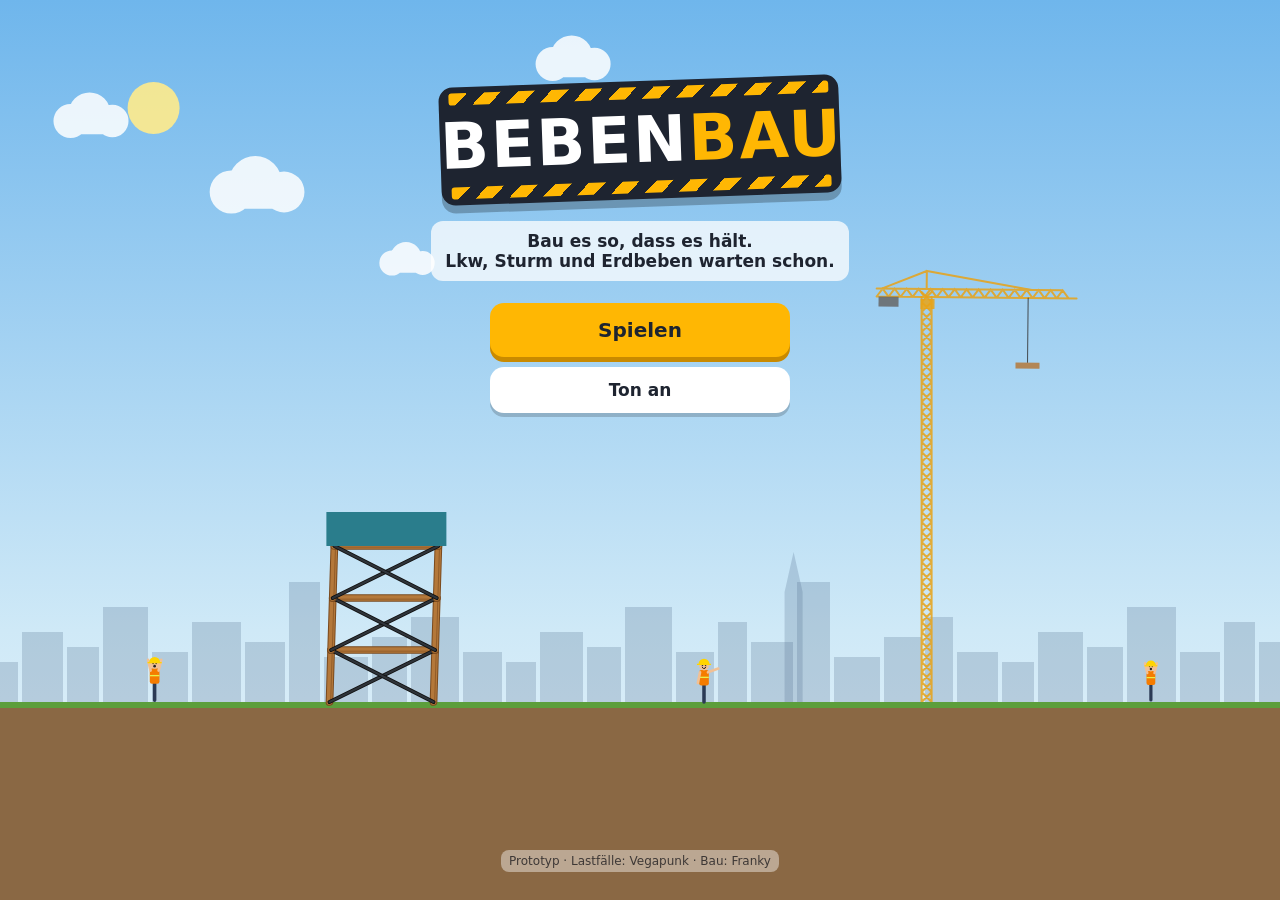
==== index.html @ c1bf20fd "Bebenbau: erster spielbarer Prototyp" ====
<!doctype html>
<html lang="de">
<head>
<meta charset="utf-8">
<meta name="viewport" content="width=device-width,initial-scale=1,maximum-scale=1,user-scalable=no,viewport-fit=cover">
<meta name="apple-mobile-web-app-capable" content="yes">
<meta name="mobile-web-app-capable" content="yes">
<meta name="apple-mobile-web-app-status-bar-style" content="black-translucent">
<meta name="apple-mobile-web-app-title" content="Bebenbau">
<meta name="theme-color" content="#ffb703">
<meta name="description" content="Bebenbau – Brücken und Türme bauen, die Lkw, Sturm und Erdbeben aushalten.">
<link rel="manifest" href="manifest.json">
<link rel="apple-touch-icon" href="icons/icon-180.png">
<link rel="icon" type="image/png" href="icons/icon-192.png">
<title>Bebenbau</title>
<style>:root { --y: #ffb703; --o: #f57c00; --d: #1e2430; --card: #fffdf6; --safe-t: env(safe-area-inset-top, 0px); --safe-b: env(safe-area-inset-bottom, 0px); }
* { box-sizing: border-box; -webkit-tap-highlight-color: transparent; }
html, body { margin: 0; height: 100%; overflow: hidden; background: #6fb6ec; font-family: -apple-system, BlinkMacSystemFont, "SF Pro Rounded", "Segoe UI", Roboto, "DejaVu Sans", sans-serif; color: var(--d); -webkit-user-select: none; user-select: none; -webkit-touch-callout: none; overscroll-behavior: none; }
canvas { position: fixed; inset: 0; touch-action: none; display: block; }
button { font: inherit; border: 0; cursor: pointer; color: inherit; }
.hidden { display: none !important; }
.screen { position: fixed; inset: 0; padding: calc(var(--safe-t) + 16px) 16px calc(var(--safe-b) + 16px); display: flex; flex-direction: column; }
#title { align-items: center; justify-content: flex-start; padding-top: calc(var(--safe-t) + 9vh); text-align: center; }
.logo { background: var(--d); border-radius: 14px; padding: 6px 0; width: min(92vw, 400px); box-shadow: 0 8px 0 rgba(0,0,0,0.25); transform: rotate(-2deg); animation: wob 3s ease-in-out infinite; }
@keyframes wob { 0%, 70%, 100% { transform: rotate(-2deg); } 75% { transform: rotate(1deg) translateX(3px); } 80% { transform: rotate(-4deg) translateX(-3px); } 85% { transform: rotate(0deg); } }
.logo h1 { margin: 4px 0; font-size: clamp(44px, 14vw, 64px); letter-spacing: 2px; color: #fff; font-weight: 900; }
.logo h1 span { color: var(--y); }
.stripes { height: 12px; margin: 0 10px; border-radius: 3px; background: repeating-linear-gradient(-45deg, var(--y) 0 12px, var(--d) 12px 24px); }
.tag { font-size: 17px; font-weight: 600; background: rgba(255,255,255,0.75); padding: 10px 14px; border-radius: 12px; margin: 22px 0; }
.tbtns { display: flex; flex-direction: column; gap: 10px; width: min(80vw, 300px); }
.tbtns button, .btns button { background: #fff; padding: 13px 16px; border-radius: 14px; font-weight: 700; font-size: 17px; box-shadow: 0 4px 0 rgba(0,0,0,0.18); }
button.big { background: var(--y) !important; font-size: 20px !important; padding: 15px 18px !important; box-shadow: 0 5px 0 #c98a00 !important; }
button:active { transform: translateY(2px); }
.foot { margin-top: auto; font-size: 12px; opacity: 0.7; background: rgba(255,255,255,0.6); padding: 4px 8px; border-radius: 8px; }
/* Levelauswahl */
#levels { background: linear-gradient(#ffd166, #ffb703); overflow-y: auto; }
.lhead { display: flex; align-items: center; gap: 10px; margin-bottom: 12px; }
.lhead h2 { margin: 0; flex: 1; font-size: 26px; font-weight: 900; }
#startotal { font-weight: 800; background: var(--d); color: var(--y); padding: 5px 10px; border-radius: 10px; }
#levelgrid { display: grid; grid-template-columns: 1fr 1fr; gap: 10px; }
.lvl { position: relative; text-align: left; background: #fffdf6; border-radius: 14px; padding: 10px 10px 8px; min-height: 118px; box-shadow: 0 4px 0 rgba(0,0,0,0.18); display: flex; flex-direction: column; gap: 4px; }
.lvl.quake { background: linear-gradient(160deg, #fffdf6 60%, #ffe1d6); }
.lvl.locked { opacity: 0.55; filter: grayscale(0.8); }
.lnr { font-size: 26px; font-weight: 900; line-height: 1; color: var(--o); }
.lname { font-weight: 800; font-size: 15px; line-height: 1.15; }
.badges { display: flex; flex-wrap: wrap; gap: 3px; }
.badge { font-size: 10.5px; font-weight: 800; padding: 2px 6px; border-radius: 6px; color: #fff; background: #555; }
.badge.beben { background: #c1121f; } .badge.sturm { background: #4361ee; } .badge.lkw { background: #6c757d; } .badge.turm { background: #2a9d8f; } .badge.steg { background: #8d6a9f; }
.lstars { margin-top: auto; font-size: 18px; font-weight: 700; }
.st.on { color: #f4a100; text-shadow: 0 1px 0 #a66d00; } .st.off { color: #d9d4c4; }
.linkbtn { background: transparent; text-decoration: underline; margin: 18px auto 6px; font-size: 13px; opacity: 0.75; }
/* HUD */
#hud { position: fixed; left: 0; right: 0; top: 0; padding: calc(var(--safe-t) + 6px) 8px 0; pointer-events: none; }
#hud > * { pointer-events: auto; }
.top { display: flex; align-items: center; gap: 6px; }
.icon { width: 42px; height: 42px; border-radius: 12px; background: rgba(255,255,255,0.92); display: grid; place-items: center; box-shadow: 0 3px 0 rgba(0,0,0,0.15); flex: none; }
.icon svg { width: 24px; height: 24px; }
#bsound .x { display: none; } #bsound.off .x { display: inline; } #bsound.off .wave { display: none; }
.tmid { flex: 1; min-width: 0; background: rgba(255,255,255,0.92); border-radius: 12px; padding: 4px 10px 5px; box-shadow: 0 3px 0 rgba(0,0,0,0.15); }
#ltitle { font-weight: 800; font-size: 14px; white-space: nowrap; overflow: hidden; text-overflow: ellipsis; }
.bwrap { position: relative; height: 18px; background: #e7e2d3; border-radius: 9px; overflow: hidden; margin-top: 2px; }
#budgetbar { position: absolute; left: 0; top: 0; bottom: 0; background: #52b788; transition: width .2s; }
#budgetbar.g2 { background: #95c623; } #budgetbar.g1 { background: #f4a100; } #budgetbar.over { background: #e63946; }
#budget { position: relative; display: block; text-align: center; font-size: 12px; font-weight: 800; line-height: 18px; }
#budget.over { color: #fff; }
#loadchip { margin: 6px auto 0; width: fit-content; max-width: 100%; font-size: 11.5px; font-weight: 700; background: rgba(30,36,48,0.78); color: #fff; padding: 4px 9px; border-radius: 9px; text-align: center; }
#warn { display: none; margin: 6px auto 0; width: fit-content; font-size: 12.5px; font-weight: 800; background: #e63946; color: #fff; padding: 5px 10px; border-radius: 9px; }
#warn.on { display: block; animation: pulse 1.2s infinite; }
@keyframes pulse { 50% { opacity: 0.75; } }
/* Werkzeuge */
#tools, #testbar { position: fixed; left: 0; right: 0; bottom: 0; padding: 6px 8px calc(var(--safe-b) + 8px); background: rgba(255,253,246,0.95); border-top: 3px solid var(--d); box-shadow: 0 -4px 14px rgba(0,0,0,0.15); }
#tools::before, #testbar::before { content: ""; position: absolute; left: 0; right: 0; top: -9px; height: 6px; background: repeating-linear-gradient(-45deg, var(--y) 0 8px, var(--d) 8px 16px); }
#matinfo { font-size: 12px; text-align: center; margin-bottom: 5px; color: #444; min-height: 15px; }
#mats { display: flex; gap: 5px; overflow-x: auto; padding-bottom: 6px; scrollbar-width: none; }
#mats::-webkit-scrollbar { display: none; }
.mat { flex: 1 0 64px; background: #fff; border-radius: 10px; padding: 5px 3px 4px; display: flex; flex-direction: column; align-items: center; gap: 2px; border: 2px solid #ddd; }
.mat.sel { border-color: var(--d); background: #ffe8a8; box-shadow: 0 0 0 2px var(--y) inset; }
.sw { width: 34px; height: 8px; border-radius: 3px; display: block; }
.sw.seil { height: 3px; margin: 2px 0 3px; } .sw.beton, .sw.mauer { height: 11px; }
.mn { font-size: 11px; font-weight: 800; white-space: nowrap; } .mc { font-size: 10.5px; color: #666; }
.acts { display: flex; gap: 6px; }
.acts button { flex: 1; background: #fff; border-radius: 12px; padding: 6px 2px 5px; font-size: 11.5px; font-weight: 800; display: flex; flex-direction: column; align-items: center; gap: 1px; box-shadow: 0 3px 0 rgba(0,0,0,0.15); border: 2px solid #e5e0d0; }
.acts button svg { width: 22px; height: 22px; }
.acts button.on { background: var(--d); color: var(--y); border-color: var(--d); }
.acts button:disabled { opacity: 0.4; }
.acts button.go { flex: 1.6; background: #2a9d48; color: #fff; border-color: #1f7a37; font-size: 15px; box-shadow: 0 3px 0 #186a2e; }
#bdel.on { background: #e63946; color: #fff; border-color: #b71c2a; }
#bspeed { font-size: 18px; justify-content: center; }
#tstatus { text-align: center; font-weight: 800; font-size: 14px; margin-bottom: 6px; min-height: 18px; }
/* Karten */
#modal { position: fixed; inset: 0; background: rgba(20,24,32,0.35); display: flex; align-items: center; justify-content: center; padding: calc(var(--safe-t) + 12px) 12px calc(var(--safe-b) + 12px); }
#card { width: min(100%, 420px); max-height: 100%; overflow-y: auto; background: var(--card); border-radius: 18px; padding: 16px; box-shadow: 0 10px 0 rgba(0,0,0,0.2); border: 3px solid var(--d); }
#modal:has(#card.bottom) { align-items: flex-end; background: rgba(20,24,32,0.08); }
#card.bottom { max-height: 54vh; }
.ihead h2 { margin: 2px 0 6px; font-size: 25px; font-weight: 900; }
.inr { font-weight: 800; color: var(--o); font-size: 14px; }
.idesc { font-size: 16px; margin: 0 0 10px; }
.chips { display: flex; flex-wrap: wrap; gap: 5px; margin-bottom: 8px; }
.chip { background: var(--d); color: #fff; font-size: 12.5px; font-weight: 700; padding: 4px 8px; border-radius: 8px; }
.ibudget { font-size: 14px; margin: 6px 0; }
.tut { font-size: 14px; padding-left: 18px; margin: 8px 0; background: #fff3c4; border-radius: 10px; padding: 8px 8px 8px 26px; }
.tut li { margin: 3px 0; }
.btns { display: flex; gap: 8px; margin-top: 12px; }
.btns button { flex: 1; }
.btns.small button { font-size: 14px; padding: 9px; box-shadow: 0 3px 0 rgba(0,0,0,0.15); background: #f1ecdc; }
.rhead { text-align: center; }
.rhead h2 { margin: 0; font-size: 30px; font-weight: 900; }
.rhead.win h2 { color: #1f8a3b; } .rhead.fail h2 { color: #d62828; }
.rhead p { margin: 4px 0 6px; font-weight: 600; }
.bigstars { font-size: 40px; line-height: 1.1; }
.explain { background: #fff; border: 2px dashed #c9c2ad; border-radius: 12px; padding: 8px 10px; font-size: 14px; }
.explain p { margin: 4px 0; } .explain .et { font-weight: 800; }
.hl { display: inline-block; background: #ff28c8; color: #fff; font-weight: 800; font-size: 11px; padding: 1px 6px; border-radius: 6px; }
.tog { display: flex; gap: 8px; align-items: center; font-size: 14px; font-weight: 600; margin-top: 8px; }
.tog input { width: 20px; height: 20px; }
#toast { position: fixed; left: 50%; top: calc(var(--safe-t) + 110px); transform: translate(-50%, -20px); background: var(--d); color: #fff; padding: 9px 14px; border-radius: 12px; font-weight: 700; font-size: 14px; opacity: 0; transition: .25s; pointer-events: none; max-width: 90vw; text-align: center; z-index: 20; }
#toast.on { opacity: 1; transform: translate(-50%, 0); }
@media (orientation: landscape) and (max-height: 500px) { .tag { margin: 10px 0; } #title { padding-top: 12px; } }
</style>
</head>
<body>
<canvas id="c"></canvas>

<div id="title" class="screen">
  <div class="logo"><div class="stripes"></div><h1>BEBEN<span>BAU</span></h1><div class="stripes"></div></div>
  <p class="tag">Bau es so, dass es hält.<br>Lkw, Sturm und Erdbeben warten schon.</p>
  <div class="tbtns"><button id="play" class="big">Spielen</button><button id="titlesound">Ton an</button></div>
  <p class="foot">Prototyp · Lastfälle: Vegapunk · Bau: Franky</p>
</div>

<div id="levels" class="screen hidden">
  <div class="lhead"><button id="lback" class="icon" aria-label="Zurück"><svg viewBox="0 0 24 24"><path d="M15 4 7 12l8 8" fill="none" stroke="currentColor" stroke-width="3" stroke-linecap="round" stroke-linejoin="round"/></svg></button><h2>Baustellen</h2><span id="startotal"></span></div>
  <div id="levelgrid"></div>
  <button id="unlockall" class="linkbtn"></button>
</div>

<div id="hud" class="hidden">
  <div class="top">
    <button id="bback" class="icon" aria-label="Levelauswahl"><svg viewBox="0 0 24 24"><path d="M15 4 7 12l8 8" fill="none" stroke="currentColor" stroke-width="3" stroke-linecap="round" stroke-linejoin="round"/></svg></button>
    <div class="tmid"><div id="ltitle"></div><div class="bwrap"><div id="budgetbar"></div><span id="budget"></span></div></div>
    <button id="binfo" class="icon" aria-label="Info"><svg viewBox="0 0 24 24"><circle cx="12" cy="12" r="9" fill="none" stroke="currentColor" stroke-width="2.4"/><path d="M12 11v6M12 7.2v.1" stroke="currentColor" stroke-width="2.8" stroke-linecap="round"/></svg></button>
    <button id="bsound" class="icon" aria-label="Ton"><svg viewBox="0 0 24 24"><path d="M4 9h4l5-4v14l-5-4H4z" fill="currentColor"/><path class="wave" d="M16 8.5a5 5 0 0 1 0 7M18.5 6a8.5 8.5 0 0 1 0 12" fill="none" stroke="currentColor" stroke-width="2" stroke-linecap="round"/><path class="x" d="M16 9l6 6M22 9l-6 6" stroke="currentColor" stroke-width="2.4" stroke-linecap="round"/></svg></button>
  </div>
  <div id="loadchip"></div>
  <div id="warn"></div>
</div>

<div id="tools" class="hidden">
  <div id="matinfo"></div>
  <div id="mats"></div>
  <div class="acts">
    <button id="bundo"><svg viewBox="0 0 24 24"><path d="M9 7 4 12l5 5M4 12h10a6 6 0 0 1 0 12" fill="none" stroke="currentColor" stroke-width="2.6" stroke-linecap="round" stroke-linejoin="round" transform="translate(0 -3)"/></svg>Zurück</button>
    <button id="bdel"><svg viewBox="0 0 24 24"><path d="M5 7h14M10 7V4h4v3M7 7l1 13h8l1-13" fill="none" stroke="currentColor" stroke-width="2.4" stroke-linejoin="round"/></svg>Löschen</button>
    <button id="bstat"><svg viewBox="0 0 24 24"><path d="M3 19 12 5l9 14zM12 5v14M7.5 12h9" fill="none" stroke="currentColor" stroke-width="2.2" stroke-linejoin="round"/></svg>Statik</button>
    <button id="bfit"><svg viewBox="0 0 24 24"><path d="M4 9V4h5M20 9V4h-5M4 15v5h5M20 15v5h-5" fill="none" stroke="currentColor" stroke-width="2.6" stroke-linecap="round"/></svg>Ansicht</button>
    <button id="btest" class="go"><svg viewBox="0 0 24 24"><path d="M7 4v16l13-8z" fill="currentColor"/></svg>Test</button>
  </div>
</div>

<div id="testbar" class="hidden">
  <div id="tstatus"></div>
  <div class="acts">
    <button id="bstop"><svg viewBox="0 0 24 24"><path d="M14.5 4.5 19.5 9.5 9 20H4v-5z" fill="none" stroke="currentColor" stroke-width="2.4" stroke-linejoin="round"/></svg>Bauen</button>
    <button id="bspeed">×1</button>
    <button id="tforces"><svg viewBox="0 0 24 24"><path d="M4 12h13M13 7l5 5-5 5" fill="none" stroke="currentColor" stroke-width="2.6" stroke-linecap="round" stroke-linejoin="round"/></svg>Kräfte</button>
  </div>
</div>

<div id="modal" class="hidden"><div id="card"></div></div>
<div id="toast"></div>
<script>window.LEVELDATA = {"hinweis": "Spielwerte, an reale Größenordnungen angelehnt, aber für Spielbarkeit vereinfacht. Keine Bemessungswerte. Erdbebenlast als horizontale Ersatzkraft F = pga_g * Masse * g, pulsierend mit frequenz_hz.", "materialien": [{"name": "Holz", "max_zug_kN": 60, "max_druck_kN": 45, "gewicht_kg_pro_m": 8, "kosten_pro_m": 10}, {"name": "Stahlseil", "max_zug_kN": 120, "max_druck_kN": 0, "gewicht_kg_pro_m": 3, "kosten_pro_m": 15}, {"name": "Stahlprofil", "max_zug_kN": 250, "max_druck_kN": 200, "gewicht_kg_pro_m": 25, "kosten_pro_m": 40}, {"name": "Stahlbeton", "max_zug_kN": 30, "max_druck_kN": 400, "gewicht_kg_pro_m": 120, "kosten_pro_m": 30}, {"name": "Mauerwerk", "max_zug_kN": 5, "max_druck_kN": 150, "gewicht_kg_pro_m": 90, "kosten_pro_m": 12}], "levels": [{"nr": 1, "name": "Feldweg", "beschreibung": "Ein Pkw muss über den Graben.", "spannweite_m": 6, "budget": 400, "ankerpunkte": [[0, 0], [6, 0]], "last": {"typ": "lkw", "gewicht_t": 1.5, "geschwindigkeit_kmh": 20}}, {"name": "Baustellenzufahrt", "nr": 2, "beschreibung": "Der Betonmischer kommt. Mittelstütze erlaubt.", "spannweite_m": 10, "budget": 900, "ankerpunkte": [[0, 0], [5, -3], [10, 0]], "last": {"typ": "lkw", "gewicht_t": 12, "geschwindigkeit_kmh": 15}}, {"nr": 3, "name": "Steg an der Alster", "beschreibung": "Fußgängersteg im Herbststurm. Leicht bauen, gut aussteifen.", "spannweite_m": 14, "budget": 900, "ankerpunkte": [[0, 0], [14, 0], [0, 4], [14, 4]], "last": {"typ": "sturm", "wind_kmh": 100, "boen_kmh": 130, "dauer_s": 20}}, {"nr": 4, "name": "Tiefgaragenrampe", "beschreibung": "Lkw mit 20 % Steigung, Bremskraft beachten.", "spannweite_m": 12, "budget": 1400, "ankerpunkte": [[0, 0], [12, -2.4], [6, -4]], "last": {"typ": "lkw", "gewicht_t": 18, "geschwindigkeit_kmh": 10, "bremsen": true}}, {"nr": 5, "name": "Erstes Beben", "beschreibung": "Ein dreistöckiger Turm muss ein leichtes Beben überstehen.", "spannweite_m": 6, "budget": 1200, "ankerpunkte": [[0, 0], [3, 0], [6, 0]], "last": {"typ": "erdbeben", "pga_g": 0.1, "dauer_s": 10, "frequenz_hz": 2, "turmhoehe_m": 9, "nutzlast_t": 3}}, {"nr": 6, "name": "Elbbrücke light", "beschreibung": "Große Spannweite, nur zwei Pfeiler. Seile helfen.", "spannweite_m": 30, "budget": 3000, "ankerpunkte": [[0, 0], [30, 0], [10, -6], [20, -6], [0, 8], [30, 8]], "last": {"typ": "lkw", "gewicht_t": 26, "geschwindigkeit_kmh": 40}}, {"nr": 7, "name": "Hochhaus im Sturm", "beschreibung": "Schmaler Turm, Wind von der Seite. Diagonalen sind Pflicht.", "spannweite_m": 8, "budget": 2500, "ankerpunkte": [[0, 0], [8, 0]], "last": {"typ": "sturm", "wind_kmh": 140, "boen_kmh": 180, "dauer_s": 30, "turmhoehe_m": 24}}, {"nr": 8, "name": "Mittleres Beben", "beschreibung": "Mehr Masse oben macht es schlimmer. Leicht und steif bauen.", "spannweite_m": 10, "budget": 2200, "ankerpunkte": [[0, 0], [5, 0], [10, 0]], "last": {"typ": "erdbeben", "pga_g": 0.3, "dauer_s": 15, "frequenz_hz": 1.5, "turmhoehe_m": 15, "nutzlast_t": 8}}, {"nr": 9, "name": "Brücke über der Verwerfung", "beschreibung": "Lkw fährt drüber, während die Erde bebt.", "spannweite_m": 20, "budget": 3200, "ankerpunkte": [[0, 0], [20, 0], [10, -5]], "last": {"typ": "erdbeben", "pga_g": 0.25, "dauer_s": 12, "frequenz_hz": 2.5, "zusatz_lkw_t": 12}}, {"nr": 10, "name": "Das große Beben", "beschreibung": "Endlevel: Turm mit 30 m Höhe, starkes Beben.", "spannweite_m": 12, "budget": 5000, "ankerpunkte": [[0, 0], [4, 0], [8, 0], [12, 0]], "last": {"typ": "erdbeben", "pga_g": 0.5, "dauer_s": 20, "frequenz_hz": 1.2, "turmhoehe_m": 30, "nutzlast_t": 15}}]};</script>
<script>/* Bebenbau – Kern: Konfiguration, Materialien, Hilfsfunktionen */
(function () {
'use strict';
const BB = globalThis.BB = globalThis.BB || {};
const G = 9.81;
const CFG = {
  dt: 1 / 60,
  substeps: 40,
  stiff: 120,          // Dehnsteifigkeit EA = stiff * max. Tragkraft  (=> ca. 0,8 % Dehnung beim Versagen)
  strength: 1.0,       // globaler Faktor auf alle Tragkräfte
  lRef: 6,             // Knicklänge: Druckstäbe länger als lRef verlieren Tragkraft mit (lRef/L)^2
  windDepthBridge: 3,  // m Breite, die bei Brücken Wind fängt (Fahrbahnbreite)
  windDepthTower: 0.25,  // m Breite pro Stab bei Türmen (Planen, Fassade)
  quakeQ: 1.0,         // Verhaltensbeiwert q (Duktilität, vgl. EN 1998): Ersatzkraft F = pga·m·g / q
  damping: 1.0,        // 1/s Geschwindigkeitsdämpfung (~5 % Bauwerksdämpfung)
  jointMass: 5,        // kg pro Knoten (Knotenblech)
  gravRamp: 0.6,       // s Hochlaufzeit der Schwerkraft
  loadStart: 0.8,      // s bis Erdbeben/Wind einsetzen
  maxTime: 90,
  sagLimitMin: 0.6,
};
const STYLE = {
  'holz': { color: '#b4783a', dark: '#7a4a1e', w: 0.22, icon: 'holz' },
  'stahlseil': { color: '#2f343a', dark: '#111', w: 0.07, icon: 'seil' },
  'stahlprofil': { color: '#3f6c99', dark: '#22415f', w: 0.2, icon: 'stahl' },
  'stahlbeton': { color: '#a3a39d', dark: '#6c6c66', w: 0.3, icon: 'beton' },
  'mauerwerk': { color: '#b8553c', dark: '#7b2f1f', w: 0.3, icon: 'mauer' },
};
const FALLBACK_COLORS = ['#8a6', '#a68', '#68a', '#aa6', '#6aa'];

function num(v, d) { const n = Number(v); return (v === null || v === undefined || v === '' || !isFinite(n)) ? d : n; }

function prepMaterials(raw) {
  raw = Array.isArray(raw) && raw.length ? raw : [{ name: 'Holz', max_zug_kN: 60, max_druck_kN: 45, gewicht_kg_pro_m: 8, kosten_pro_m: 10 }];
  return raw.map((m, i) => {
    const name = String(m.name || ('Material ' + (i + 1)));
    const st = STYLE[name.toLowerCase()] || { color: FALLBACK_COLORS[i % 5], dark: '#333', w: 0.2, icon: 'stahl' };
    const zug = Math.max(0, num(m.max_zug_kN, 50)) * 1000;
    const druck = Math.max(0, num(m.max_druck_kN, 50)) * 1000;
    return {
      name, zug, druck, kgpm: Math.max(0.5, num(m.gewicht_kg_pro_m, 10)), cost: Math.max(0, num(m.kosten_pro_m, 10)),
      color: st.color, dark: st.dark, width: st.w, icon: st.icon, cable: druck <= 0,
    };
  });
}


Object.assign(BB, { G, CFG, STYLE, num, prepMaterials });
if (typeof module !== 'undefined' && module.exports) module.exports = BB;
})();

/* Bebenbau – Level-Aufbereitung (Lastfälle aus lastfaelle.json), Raster, Validierung, Kosten */
(function () {
'use strict';
const BB = globalThis.BB = globalThis.BB || {};
const { G, CFG, num } = BB;
function vehicleSpec(t) {
  if (t <= 3.5) return { kind: 'pkw', length: 4.2, axles: [0.7, 3.3], name: 'Pkw' };
  if (t <= 16) return { kind: 'mischer', length: 7.5, axles: [0.9, 4.8, 6.2], name: 'Betonmischer' };
  return { kind: 'lkw', length: 10, axles: [0.9, 2.2, 7.5, 8.8], name: 'Lkw' };
}

function prepLevel(raw, idx) {
  const L = raw.last || {};
  const typ = String(L.typ || '').toLowerCase();
  let anchors = (Array.isArray(raw.ankerpunkte) && raw.ankerpunkte.length ? raw.ankerpunkte : [[0, 0], [num(raw.spannweite_m, 8), 0]])
    .map(p => ({ x: num(Array.isArray(p) ? p[0] : p.x, 0), y: num(Array.isArray(p) ? p[1] : p.y, 0) }));
  // doppelte Anker entfernen
  anchors = anchors.filter((a, i) => anchors.findIndex(b => Math.abs(a.x - b.x) < 1e-6 && Math.abs(a.y - b.y) < 1e-6) === i);
  const xs = anchors.map(a => a.x), ys = anchors.map(a => a.y);
  const minX = Math.min(...xs), maxX = Math.max(...xs);
  const span = num(raw.spannweite_m, maxX - minX);
  const H = num(L.turmhoehe_m, num(raw.turmhoehe_m, 0));
  const kind = H > 0 ? 'tower' : 'bridge';
  const lv = {
    nr: num(raw.nr, idx + 1), name: String(raw.name || ('Level ' + (idx + 1))), beschreibung: String(raw.beschreibung || ''),
    budget: num(raw.budget, 1000), span, anchors, kind, H, raw,
    quake: null, wind: null, truck: null, walkers: null, payload: 0,
  };
  if (typ === 'erdbeben' || L.pga_g !== undefined) {
    lv.quake = { pga: num(L.pga_g, 0.2), f: num(L.frequenz_hz, 1.5), dur: num(L.dauer_s, 10) };
  }
  if (typ === 'sturm' || L.wind_kmh !== undefined) {
    const v = num(L.wind_kmh, 90);
    lv.wind = { v: v / 3.6, gust: num(L.boen_kmh, v * 1.3) / 3.6, dur: num(L.dauer_s, 15) };
  }
  const truckT = typ === 'lkw' ? num(L.gewicht_t, 3) : num(L.zusatz_lkw_t, 0);
  if (truckT > 0) lv.truck = { t: truckT, kmh: num(L.geschwindigkeit_kmh, 15), brake: !!L.bremsen, spec: vehicleSpec(truckT) };
  lv.payload = num(L.nutzlast_t, 0) * 1000;
  if (kind === 'bridge') {
    const leftC = anchors.filter(a => Math.abs(a.x - minX) < 1e-6).sort((a, b) => Math.abs(a.y) - Math.abs(b.y));
    const rightC = anchors.filter(a => Math.abs(a.x - maxX) < 1e-6).sort((a, b) => Math.abs(a.y) - Math.abs(b.y));
    lv.roadA = leftC[0]; lv.roadB = rightC[0];
    if (!lv.truck) lv.walkers = { n: 4, kg: 90, speed: 1.3 };
  }
  const width = maxX - minX;
  const height = kind === 'tower' ? H : Math.max(...ys) - Math.min(...ys);
  lv.grid = Math.max(width, height) <= 16 ? 1 : 2;
  const g = lv.grid;
  if (kind === 'bridge') {
    const ry = [lv.roadA.y, lv.roadB.y];
    const extra = Math.max(2, Math.min(6, lv.span * 0.3));
    lv.bx0 = lv.roadA.x; lv.bx1 = lv.roadB.x;
    lv.by0 = Math.floor(Math.min(Math.min(...ys), Math.min(...ry) - extra) / g) * g;
    lv.by1 = Math.ceil(Math.max(Math.max(...ys), Math.max(...ry) + extra) / g) * g;
    lv.gapBottom = Math.min(lv.by0, Math.min(...ys)) - 1.5;
    lv.sagLimit = Math.max(CFG.sagLimitMin, lv.span / 12);
  } else {
    lv.bx0 = Math.floor((minX - g) / g) * g; lv.bx1 = Math.ceil((maxX + g) / g) * g;
    lv.by0 = 0; lv.by1 = Math.ceil(H / g) * g + g;
    lv.gapBottom = 0;
  }
  lv.maxLen = g * 7;
  lv.snaps = snapPoints(lv);
  return lv;
}

function onRoad(lv, x, y) {
  if (!lv.roadA) return false;
  const a = lv.roadA, b = lv.roadB;
  if (x < a.x - 1e-6 || x > b.x + 1e-6) return false;
  const yy = a.y + (b.y - a.y) * (x - a.x) / ((b.x - a.x) || 1);
  return Math.abs(yy - y) < 1e-3;
}
function roadY(lv, x) { const a = lv.roadA, b = lv.roadB; return a.y + (b.y - a.y) * (x - a.x) / ((b.x - a.x) || 1); }
function groundAt(lv, x) {
  if (lv.kind === 'tower') return 0;
  if (x <= lv.roadA.x) return lv.roadA.y;
  if (x >= lv.roadB.x) return lv.roadB.y;
  return lv.gapBottom;
}

function snapPoints(lv) {
  const g = lv.grid, pts = [];
  const key = (x, y) => Math.round(x * 1000) + ',' + Math.round(y * 1000);
  const seen = new Set();
  const add = (x, y, road) => { const k = key(x, y); if (seen.has(k)) return; seen.add(k); pts.push({ x, y, road: !!road }); };
  lv.anchors.forEach(a => add(a.x, a.y, onRoad(lv, a.x, a.y)));
  if (lv.roadA) {
    for (let x = Math.ceil(lv.roadA.x / g) * g; x <= lv.roadB.x + 1e-9; x += g) add(x, roadY(lv, x), true);
  }
  for (let x = Math.ceil(lv.bx0 / g) * g; x <= lv.bx1 + 1e-9; x += g)
    for (let y = lv.by0; y <= lv.by1 + 1e-9; y += g) {
      if (lv.kind === 'bridge' && lv.roadA && Math.abs(lv.roadA.y - lv.roadB.y) > 1e-6) {
        // Rampe: Rasterpunkte zu nah an der Fahrbahn weglassen
        const ry = roadY(lv, x);
        if (Math.abs(ry - y) < g * 0.35 && Math.abs(ry - y) > 1e-3) continue;
      }
      add(x, y, onRoad(lv, x, y));
    }
  return pts;
}

function designCost(design, mats) {
  let c = 0;
  for (const [a, b, m] of design.members) {
    const p = design.nodes[a], q = design.nodes[b];
    c += Math.hypot(p[0] - q[0], p[1] - q[1]) * (mats[m] ? mats[m].cost : 0);
  }
  return Math.round(c);
}
function stars(cost, budget) { if (cost > budget) return 0; if (cost <= budget * 0.7) return 3; if (cost <= budget * 0.85) return 2; return 1; }

function payloadNodeIdx(lv, design) {
  const out = [];
  design.nodes.forEach((p, i) => { if (p[1] >= lv.H - 0.01) out.push(i); });
  return out;
}

function validate(lv, design) {
  if (!design.members.length) return 'Bau zuerst ein paar Stäbe!';
  if (lv.kind === 'tower') {
    const used = new Set(); design.members.forEach(m => { used.add(m[0]); used.add(m[1]); });
    if (!payloadNodeIdx(lv, design).some(i => used.has(i))) return 'Der Turm muss bis zur Zielhöhe von ' + fmt(lv.H) + ' m reichen.';
  } else {
    // Fahrbahn durchgehend?
    const segs = design.members.filter(m => onRoad(lv, ...design.nodes[m[0]]) && onRoad(lv, ...design.nodes[m[1]]))
      .map(m => [Math.min(design.nodes[m[0]][0], design.nodes[m[1]][0]), Math.max(design.nodes[m[0]][0], design.nodes[m[1]][0])]).sort((a, b) => a[0] - b[0]);
    let reach = lv.roadA.x;
    for (const s of segs) if (s[0] <= reach + 1e-6) reach = Math.max(reach, s[1]);
    if (reach < lv.roadB.x - 1e-6) return 'Die Fahrbahn (gestrichelte Linie) muss durchgehend gebaut sein.';
  }
  return null;
}
function fmt(n) { return String(Math.round(n * 10) / 10).replace('.', ','); }


Object.assign(BB, { vehicleSpec, prepLevel, onRoad, roadY, groundAt, snapPoints, designCost, stars, payloadNodeIdx, validate, fmt });
if (typeof module !== 'undefined' && module.exports) module.exports = BB;
})();

/* Bebenbau – Physik: 2D-Fachwerk mit XPBD (kleine Teilschritte), Stabkräfte, Auflagerkräfte, Versagen */
(function () {
'use strict';
const BB = globalThis.BB = globalThis.BB || {};
const { G, CFG, payloadNodeIdx, onRoad, roadY, groundAt } = BB;
// deterministisches Rauschen
function rng(seed) { let s = seed >>> 0 || 1; return () => { s ^= s << 13; s >>>= 0; s ^= s >> 17; s ^= s << 5; s >>>= 0; return s / 4294967296; }; }

class Sim {
  constructor(lv, design, mats, opts) {
    opts = opts || {};
    this.lv = lv; this.mats = mats; this.unbreakable = !!opts.unbreakable;
    this.t = 0; this.done = false; this.result = null; this.events = [];
    this.nA = lv.anchors.length;
    const rand = rng(opts.seed || 7);
    this.nodes = design.nodes.map((p, i) => ({ x: p[0], y: p[1], px: p[0], py: p[1], bx: p[0], by: p[1], vx: 0, vy: 0, fixed: i < this.nA, m0: CFG.jointMass, extra: 0, fx: 0, fy: 0, deg: 0 }));
    this.members = [];
    design.members.forEach(([a, b, mi], k) => {
      const A = this.nodes[a], B = this.nodes[b], mat = mats[mi];
      if (!A || !B || !mat || a === b) return;
      const L0 = Math.hypot(A.x - B.x, A.y - B.y); if (L0 < 1e-6) return;
      const mass = mat.kgpm * L0;
      A.m0 += mass / 2; B.m0 += mass / 2; A.deg++; B.deg++;
      const EA = CFG.stiff * Math.max(mat.zug, mat.druck, 1000);
      this.members.push({
        id: k + 1, a, b, mi, mat, L0, peakRatio: 0, peakMode: '', mass, alpha: L0 / EA, broken: false, f: 0, acc: 0, ratio: 0, peakT: 0, peakC: 0,
        capT: mat.zug * CFG.strength, capC: mat.druck * CFG.strength * Math.min(1, (CFG.lRef / L0) ** 2),
        road: onRoad(lv, A.x, A.y) && onRoad(lv, B.x, B.y),
      });
    });
    this.failures = [];   // Reihenfolge des Versagens (für die Erklärung)
    this.reactions = this.nodes.slice(0, this.nA).map((n, i) => ({ i, x: n.x, y: n.y, rx: 0, ry: 0, peak: 0 }));
    this.roadMembers = this.members.filter(m => m.road);
    // Nutzlast (Turm)
    this.payloadNodes = [];
    if (lv.kind === 'tower') {
      this.payloadNodes = payloadNodeIdx(lv, design).filter(i => this.nodes[i].deg > 0 || this.nodes[i].fixed);
      const per = this.payloadNodes.length ? lv.payload / this.payloadNodes.length : 0;
      this.payloadNodes.forEach(i => { this.nodes[i].payload = per; });
    }
    // Fahrzeuge
    this.vehicles = [];
    if (lv.truck) {
      const sp = lv.truck.spec, m = lv.truck.t * 1000;
      this.vehicles.push({ kind: sp.kind, name: sp.name, mass: m, axles: sp.axles, length: sp.length, v0: lv.truck.kmh / 3.6, v: lv.truck.kmh / 3.6,
        s: lv.roadA.x - sp.length - 1.5, start: lv.quake ? 2.5 : 1.0, brake: lv.truck.brake ? 'pending' : null, holdT: 0, acc: 0,
        state: 'wait', ys: sp.axles.map(() => lv.roadA.y), fallT: 0, rot: 0, vy: 0, y: lv.roadA.y, endX: lv.roadB.x + 1.5 });
    }
    if (lv.walkers) {
      const w = lv.walkers;
      for (let k = 0; k < w.n; k++) this.vehicles.push({ kind: 'worker', name: 'Bauarbeiter', mass: w.kg, axles: [0], length: 0.5, v0: w.speed, v: w.speed,
        s: lv.roadA.x - 1 - k * 1.4, start: 1.0, brake: null, holdT: 0, acc: 0, state: 'wait', ys: [lv.roadA.y], fallT: 0, rot: 0, vy: 0, y: lv.roadA.y, endX: lv.roadB.x + 1 });
    }
    // Böen vorberechnen
    this.gusts = [];
    if (lv.wind) { let tt = CFG.loadStart + 1.5 + rand() * 1.5; while (tt < CFG.loadStart + lv.wind.dur) { this.gusts.push({ t: tt, d: 1.2 + rand() * 1.3 }); tt += 2.2 + rand() * 2.8; } }
    this.phase = rand() * 6.28;
    this.endTime = CFG.loadStart + Math.max(lv.quake ? lv.quake.dur : 0, lv.wind ? lv.wind.dur : 0) + 0.8;
    this.windNow = 0; this.quakeAcc = 0; this.quakeEnv = 0; this.brokenCount = 0;
  }
  quakeA(t) {
    const q = this.lv.quake; if (!q) return 0;
    const tt = t - CFG.loadStart; if (tt < 0 || tt > q.dur) return 0;
    const env = Math.min(1, tt / 1.0, (q.dur - tt) / 1.5);
    const w = 2 * Math.PI * q.f;
    const noise = 0.5 * Math.sin(2 * Math.PI * 3.7 * tt + 1 + this.phase) + 0.3 * Math.sin(2 * Math.PI * 5.3 * tt + 2) + 0.2 * Math.sin(2 * Math.PI * 0.6 * tt);
    this.quakeEnv = env;
    return q.pga * G / CFG.quakeQ * env * (Math.sin(w * tt) + 0.15 * noise);
  }
  windV(t) {
    const wd = this.lv.wind; if (!wd) return 0;
    const tt = t - CFG.loadStart; if (tt < 0 || tt > wd.dur) return 0;
    const env = Math.min(1, tt / 2, (wd.dur - tt) / 1.5);
    let gst = 0;
    for (const g of this.gusts) { const x = (t - g.t) / g.d; if (x > 0 && x < 1) gst = Math.max(gst, Math.sin(Math.PI * x) ** 2); }
    const turb = 0.04 * Math.sin(7.1 * tt + this.phase) + 0.03 * Math.sin(12.7 * tt);
    return env * (wd.v + (wd.gust - wd.v) * gst) * (1 + turb);
  }
  supportAt(x) {
    const lv = this.lv;
    if (x < lv.roadA.x || x > lv.roadB.x) return { ground: true, y: groundAt(lv, x) };
    for (const m of this.roadMembers) {
      if (m.broken) continue;
      const A = this.nodes[m.a], B = this.nodes[m.b];
      let xa = A.x, xb = B.x, ya = A.y, yb = B.y, ia = m.a, ib = m.b;
      if (xa > xb) { [xa, xb] = [xb, xa]; [ya, yb] = [yb, ya]; [ia, ib] = [ib, ia]; }
      if (x >= xa - 1e-9 && x <= xb + 1e-9) {
        const w = (x - xa) / ((xb - xa) || 1);
        return { ground: false, y: ya + (yb - ya) * w, ia, ib, w, m };
      }
    }
    return null;
  }
  step() {
    const lv = this.lv, N = CFG.substeps, h = CFG.dt / N, nodes = this.nodes;
    this.events.length = 0;
    for (const m of this.members) m.acc = 0;
    for (let s = 0; s < N; s++) {
      const t = this.t;
      for (const n of nodes) { n.extra = n.payload || 0; n.fx = 0; n.fy = 0; }
      // Fahrzeuge
      for (const v of this.vehicles) this.updVehicle(v, h, t);
      const gr = Math.min(1, t / CFG.gravRamp);
      const qa = this.quakeA(t); this.quakeAcc = qa;
      // Wind
      const W = this.windV(t); this.windNow = W;
      if (W > 0) {
        const q = 0.5 * 1.25 * W * W;
        const tower = lv.kind === 'tower';
        const depth = tower ? CFG.windDepthTower : CFG.windDepthBridge;
        const lift = tower ? 0 : (0.25 + 0.55 * Math.sin(2 * Math.PI * 0.45 * t + this.phase));
        for (const m of this.members) {
          if (m.broken) continue;
          const A = nodes[m.a], B = nodes[m.b];
          const fx = q * Math.abs(A.y - B.y) * depth * 0.5;
          const fy = q * Math.abs(A.x - B.x) * depth * 0.5 * lift;
          A.fx += fx; B.fx += fx; A.fy += fy; B.fy += fy;
        }
      }
      // Integration
      const damp = 1 - CFG.damping * h;
      for (const n of nodes) {
        if (n.fixed) continue;
        const m = n.m0 + n.extra;
        n.vx = (n.vx + h * (n.fx / m + qa)) * damp;
        n.vy = (n.vy + h * (n.fy / m - G * gr + 0.15 * qa * Math.sin(this.t * 9.3))) * damp;
        n.px = n.x; n.py = n.y;
        n.x += h * n.vx; n.y += h * n.vy;
      }
      // Stäbe
      const ih2 = 1 / (h * h);
      for (const m of this.members) {
        if (m.broken) continue;
        const A = nodes[m.a], B = nodes[m.b];
        let dx = B.x - A.x, dy = B.y - A.y;
        const d = Math.sqrt(dx * dx + dy * dy) || 1e-9;
        const C = d - m.L0;
        if (C < 0 && m.mat.cable) continue;
        const wa = A.fixed ? 0 : 1 / (A.m0 + A.extra), wb = B.fixed ? 0 : 1 / (B.m0 + B.extra);
        const at = m.alpha * ih2;
        const dl = -C / (wa + wb + at);
        dx /= d; dy /= d;
        A.x -= wa * dx * dl; A.y -= wa * dy * dl;
        B.x += wb * dx * dl; B.y += wb * dy * dl;
        m.acc += -dl * ih2;
      }
      // Boden
      for (const n of nodes) {
        if (n.fixed) continue;
        const gy = groundAt(lv, n.x);
        if (n.y < gy) { n.y = gy; n.x = n.px + (n.x - n.px) * 0.3; }
        n.vx = (n.x - n.px) / h; n.vy = (n.y - n.py) / h;
      }
      this.t += h;
    }
    // Kräfte auswerten
    for (const m of this.members) {
      if (m.broken) continue;
      const f = m.acc / N; m.f = f;
      if (f > m.peakT) m.peakT = f; if (-f > m.peakC) m.peakC = -f;
      m.ratio = f >= 0 ? (m.capT > 0 ? f / m.capT : 9) : (m.capC > 0 ? -f / m.capC : (m.mat.cable ? 0 : 9));
      if (m.ratio > m.peakRatio) { m.peakRatio = m.ratio; m.peakMode = f >= 0 ? 'zug' : 'druck'; m.peakF = f; }
      if (m.ratio > 1 && !this.unbreakable) this.breakMember(m, f >= 0 ? 'zug' : 'druck');
    }
    this.calcReactions();
    this.checkEnd();
    return this.events;
  }
  // Auflagerkräfte: Summe der Stabkräfte, die auf jeden Ankerpunkt wirken (mit umgekehrtem Vorzeichen)
  calcReactions() {
    for (const r of this.reactions) { r.rx = 0; r.ry = 0; }
    for (const m of this.members) {
      if (m.broken) continue;
      const A = this.nodes[m.a], B = this.nodes[m.b];
      if (!A.fixed && !B.fixed) continue;
      const dx = B.x - A.x, dy = B.y - A.y, d = Math.hypot(dx, dy) || 1;
      // Zugkraft f zieht A Richtung B und B Richtung A
      if (A.fixed) { const r = this.reactions[m.a]; r.rx -= m.f * dx / d; r.ry -= m.f * dy / d; }
      if (B.fixed) { const r = this.reactions[m.b]; r.rx += m.f * dx / d; r.ry += m.f * dy / d; }
    }
    for (const r of this.reactions) { const v = Math.hypot(r.rx, r.ry); if (v > r.peak) r.peak = v; }
  }
  breakMember(m, mode) {
    m.broken = true; this.brokenCount++;
    const cap = mode === 'zug' ? m.capT : m.capC;
    this.failures.push({ id: m.id, mode, f: m.f, cap, capFull: mode === 'zug' ? m.capT : m.mat.druck * CFG.strength, buckled: mode === 'druck' && m.capC < m.mat.druck * CFG.strength - 1, L0: m.L0, mat: m.mat, t: this.t });
    const A = this.nodes[m.a], B = this.nodes[m.b];
    for (const n of [A, B]) { n.m0 = Math.max(CFG.jointMass, n.m0 - m.mass / 2); n.deg--; }
    this.events.push({ type: 'break', mode, ax: A.x, ay: A.y, bx: B.x, by: B.y, mat: m.mat, vx: (A.vx + B.vx) / 2, vy: (A.vy + B.vy) / 2 });
  }
  updVehicle(v, h, t) {
    const lv = this.lv;
    if (v.state === 'wait') { if (t >= v.start) v.state = 'drive'; else { v.ys = v.axles.map(() => groundAt(lv, v.s)); return; } }
    if (v.state === 'fall') {
      v.vy -= G * h; v.y += v.vy * h; v.s += v.v * h * 0.6; v.rot += h * (v.kind === 'worker' ? 4 : 0.9);
      v.fallT += h; if (v.y < lv.gapBottom + 0.5) { v.y = lv.gapBottom + 0.5; v.vy = 0; v.v = 0; }
      return;
    }
    if (v.state === 'done') return;
    // Bremsen
    let a = 0;
    if (v.brake) {
      const mid = (lv.roadA.x + lv.roadB.x) / 2, center = v.s + v.length / 2;
      if (v.brake === 'pending' && center >= mid - v.v * v.v / (2 * 0.5 * G)) v.brake = 'braking';
      if (v.brake === 'braking') { a = -0.5 * G; if (v.v + a * h <= 0) { v.v = 0; a = 0; v.brake = 'hold'; v.holdT = 0; } }
      else if (v.brake === 'hold') { v.holdT += h; if (v.holdT > 1.5) v.brake = 'go'; }
      else if (v.brake === 'go') { a = 0.25 * G; if (v.v + a * h >= v.v0) { a = 0; v.v = v.v0; v.brake = 'done'; } }
    }
    v.v += a * h; v.acc = a; v.s += v.v * h;
    if (v.s > v.endX) { v.state = 'done'; return; }
    const mAx = v.mass / v.axles.length;
    const ys = [];
    for (let k = 0; k < v.axles.length; k++) {
      const x = v.s + v.axles[k];
      const sp = this.supportAt(x);
      if (!sp) { this.fall(v, 'Die Fahrbahn ist gebrochen'); return; }
      if (!sp.ground && sp.y < roadY(lv, x) - lv.sagLimit) { this.fall(v, 'Die Fahrbahn hängt zu weit durch'); return; }
      ys.push(sp.y);
      if (!sp.ground) {
        const A = this.nodes[sp.ia], B = this.nodes[sp.ib];
        const fx = -mAx * a; // Bremskraft wirkt nach vorn auf die Fahrbahn
        const wA = 1 - sp.w, wB = sp.w;
        if (!A.fixed) { A.extra += mAx * wA; A.fx += fx * wA; }
        if (!B.fixed) { B.extra += mAx * wB; B.fx += fx * wB; }
        // Erdbeben wirkt über die Masse automatisch mit
      }
    }
    v.ys = ys; v.y = ys.reduce((p, c) => p + c, 0) / ys.length;
  }
  fall(v, why) { v.state = 'fall'; v.vy = 0; v.y = v.ys.length ? v.ys.reduce((p, c) => p + c, 0) / v.ys.length : v.y; if (!this.failReason) this.failReason = (v.kind === 'worker' ? 'Die Bauarbeiter sind abgestürzt! ' : 'Der ' + v.name + ' ist abgestürzt! ') + why + '.'; }
  checkEnd() {
    if (this.done) return;
    const lv = this.lv;
    const fallen = this.vehicles.find(v => v.state === 'fall');
    if (fallen && fallen.fallT > 1.4) return this.finish(false, this.failReason);
    if (lv.kind === 'tower') {
      const tol = Math.max(1, lv.H * 0.1);
      for (const i of this.payloadNodes) {
        const n = this.nodes[i];
        if (n.y < lv.H - tol * 2.5 || (n.deg <= 0 && !n.fixed)) return this.finish(false, this.lv.payload > 0 ? 'Der Turm ist eingestürzt, die Nutzlast ist abgestürzt!' : 'Der Turm ist eingestürzt!');
      }
      if (!this.payloadNodes.length) return this.finish(false, 'Der Turm erreicht die Zielhöhe nicht.');
      if (this.t >= this.endTime) {
        const low = this.payloadNodes.some(i => this.nodes[i].y < lv.H - tol);
        return this.finish(!low, low ? 'Der Turm hat sich zu stark verformt.' : '');
      }
    } else {
      const allDone = this.vehicles.every(v => v.state === 'done');
      if (allDone && this.t >= this.endTime) return this.finish(true, '');
    }
    if (this.t > CFG.maxTime) this.finish(false, 'Zeit abgelaufen.');
  }
  finish(win, reason) { this.done = true; this.result = { win, reason: reason || '' }; }
}


Object.assign(BB, { Sim, rng });
if (typeof module !== 'undefined' && module.exports) module.exports = BB;
})();

/* Bebenbau – exakter statischer Fachwerklöser (Weggrößenverfahren / direct stiffness method).
   Fachwerkstäbe (gelenkig) und Biegebalken (EA, EI), linear-elastisch, kleine Verformungen.
   Lager: Festlager (x+y), Rollenlager (nur x oder nur y), Einspannung (x+y+Verdrehung r).
   Eingabe in SI (m, N). Ausgabe: Stabkräfte N (Zug +, Druck −), Auflagerkräfte und -momente, Knotenverschiebungen. Bewegliche Systeme -> { ok:false, mechanism:true, message:'System ist beweglich' }.
     solve({ nodes:[[x,y],...], members:[{a,b,EA}], supports:[{node, x:true, y:true}], loads:[{node, fx, fy}] }) */
(function () {
'use strict';
const BB = globalThis.BB = globalThis.BB || {};

const MECH_MSG = 'System ist beweglich';
function solve(model) {
  // 3 Freiheitsgrade je Knoten: u, v, Verdrehung φ. Fachwerkstäbe (type 'bar') nutzen nur u, v;
  // Biegebalken (type 'beam', EI > 0) koppeln auch φ (2D-Rahmenelement nach Euler-Bernoulli).
  const nN = model.nodes.length, nd = 3 * nN;
  const K = Array.from({ length: nd }, () => new Float64Array(nd));
  const F = new Float64Array(nd);
  const hasRot = new Uint8Array(nN);
  const geo = model.members.map(m => {
    const [xa, ya] = model.nodes[m.a], [xb, yb] = model.nodes[m.b];
    const L = Math.hypot(xb - xa, yb - ya), c = (xb - xa) / L, s = (yb - ya) / L;
    const EA = m.EA || 1e8, beam = m.type === 'beam' && m.EI > 0, EI = beam ? m.EI : 0;
    if (beam) { hasRot[m.a] = 1; hasRot[m.b] = 1; }
    // lokale Steifigkeitsmatrix [u1 v1 φ1 u2 v2 φ2]
    const a = EA / L, b12 = 12 * EI / L ** 3, b6 = 6 * EI / L ** 2, b4 = 4 * EI / L, b2 = 2 * EI / L;
    const kl = [
      [a, 0, 0, -a, 0, 0], [0, b12, b6, 0, -b12, b6], [0, b6, b4, 0, -b6, b2],
      [-a, 0, 0, a, 0, 0], [0, -b12, -b6, 0, b12, -b6], [0, b6, b2, 0, -b6, b4]];
    const T = [[c, s, 0, 0, 0, 0], [-s, c, 0, 0, 0, 0], [0, 0, 1, 0, 0, 0], [0, 0, 0, c, s, 0], [0, 0, 0, -s, c, 0], [0, 0, 0, 0, 0, 1]];
    const dofs = [3 * m.a, 3 * m.a + 1, 3 * m.a + 2, 3 * m.b, 3 * m.b + 1, 3 * m.b + 2];
    // K_global = T^T k T
    const kT = kl.map(r => T[0].map((_, j) => r.reduce((acc, v, q) => acc + v * T[q][j], 0)));
    for (let i = 0; i < 6; i++) for (let j = 0; j < 6; j++) {
      let v = 0; for (let q = 0; q < 6; q++) v += T[q][i] * kT[q][j];
      K[dofs[i]][dofs[j]] += v;
    }
    return { L, c, s, kl, T, dofs, beam };
  });
  for (const l of model.loads || []) { F[3 * l.node] += l.fx || 0; F[3 * l.node + 1] += l.fy || 0; F[3 * l.node + 2] += l.m || 0; }
  const fixed = new Uint8Array(nd);
  for (const s of model.supports || []) { if (s.x) fixed[3 * s.node] = 1; if (s.y) fixed[3 * s.node + 1] = 1; if (s.r) fixed[3 * s.node + 2] = 1; }
  const used = new Uint8Array(nN); model.members.forEach(m => { used[m.a] = 1; used[m.b] = 1; });
  for (let i = 0; i < nN; i++) {
    if (!used[i]) { fixed[3 * i] = 1; fixed[3 * i + 1] = 1; }
    if (!hasRot[i]) fixed[3 * i + 2] = 1;   // reiner Gelenkknoten: Verdrehung spielt keine Rolle
  }
  const free = []; for (let i = 0; i < nd; i++) if (!fixed[i]) free.push(i);
  const n = free.length;
  const A = free.map(i => { const r = new Float64Array(n + 1); free.forEach((j, q) => { r[q] = K[i][j]; }); r[n] = F[i]; return r; });
  const diag = free.map((i, q) => A[q][q]);
  const mech = () => ({ ok: false, mechanism: true, message: MECH_MSG, hint: 'Dein Bauwerk klappt zusammen, weil eine Diagonale (ein Dreieck) oder ein Lager fehlt.' });
  // Gauß-Elimination mit Spaltenpivotsuche; ein Pivot, der gegenüber der ursprünglichen Diagonale verschwindet, heißt: singulär = beweglich
  for (let col = 0; col < n; col++) {
    let p = col; for (let r = col + 1; r < n; r++) if (Math.abs(A[r][col]) > Math.abs(A[p][col])) p = r;
    if (!(diag[col] > 0) || Math.abs(A[p][col]) < 1e-9 * diag[col]) return mech();
    if (p !== col) { const t = A[p]; A[p] = A[col]; A[col] = t; }
    for (let r = col + 1; r < n; r++) {
      const f = A[r][col] / A[col][col]; if (!f) continue;
      for (let c = col; c <= n; c++) A[r][c] -= f * A[col][c];
    }
  }
  const u = new Float64Array(nd), x = new Float64Array(n);
  for (let r = n - 1; r >= 0; r--) { let s = A[r][n]; for (let c = r + 1; c < n; c++) s -= A[r][c] * x[c]; x[r] = s / A[r][r]; }
  if (!x.every(isFinite)) return mech();
  free.forEach((i, q) => { u[i] = x[q]; });
  // Schnittgrößen je Stab (lokal): N (Zug +), Querkraft, Momente an beiden Enden
  const ends = geo.map(g => {
    const ug = g.dofs.map(d => u[d]);
    const ul = g.T.map(r => r.reduce((acc, v, q) => acc + v * ug[q], 0));
    const fl = g.kl.map(r => r.reduce((acc, v, q) => acc + v * ul[q], 0));
    return { N: fl[3], V1: fl[1], M1: fl[2], V2: fl[4], M2: fl[5] };
  });
  const forces = ends.map(e => e.N);
  const reactions = (model.supports || []).map(s => {
    const R = [0, 0, 0];
    for (let d = 0; d < 3; d++) {
      const i = 3 * s.node + d; if (!fixed[i] || (d === 2 && !s.r)) continue;
      if ((d === 0 && !s.x) || (d === 1 && !s.y)) continue;
      let v = -F[i]; for (let j = 0; j < nd; j++) v += K[i][j] * u[j];
      R[d] = v;
    }
    return { node: s.node, rx: R[0], ry: R[1], m: R[2] };
  });
  return { ok: true, forces, ends, reactions, u };
}

/* Statische Ersatzrechnung für einen Spielentwurf:
   Eigengewicht + Nutzlast, Fahrzeug in Feldmitte (Brücke), Ersatzlast Erdbeben F = pga·m·g und Böenwind als statische Last. */
function analyzeDesign(lv, design, mats, opts) {
  opts = opts || {};
  const { G, CFG } = BB;
  const nodes = design.nodes, nA = lv.anchors.length;
  const mass = nodes.map(() => CFG.jointMass);
  const members = [];
  design.members.forEach(([a, b, mi], k) => {
    const mat = mats[mi]; if (!mat || a === b) return;
    const L = Math.hypot(nodes[a][0] - nodes[b][0], nodes[a][1] - nodes[b][1]); if (L < 1e-6) return;
    mass[a] += mat.kgpm * L / 2; mass[b] += mat.kgpm * L / 2;
    members.push({ a, b, EA: CFG.stiff * Math.max(mat.zug, mat.druck, 1000), id: k + 1, mat, L });
  });
  const loads = [], cases = [];
  if (lv.kind === 'tower' && lv.payload > 0) {
    const top = BB.payloadNodeIdx(lv, design);
    top.forEach(i => { mass[i] += lv.payload / top.length; });
    cases.push(`Nutzlast ${BB.fmt(lv.payload / 1000)} t oben`);
  }
  if (lv.truck && lv.roadA) {
    const mid = (lv.roadA.x + lv.roadB.x) / 2, sp = lv.truck.spec, mAx = lv.truck.t * 1000 / sp.axles.length;
    const s0 = mid - sp.length / 2;
    const road = members.filter(m => BB.onRoad(lv, ...nodes[m.a]) && BB.onRoad(lv, ...nodes[m.b]));
    for (const off of sp.axles) {
      const x = s0 + off;
      const m = road.find(r => x >= Math.min(nodes[r.a][0], nodes[r.b][0]) - 1e-9 && x <= Math.max(nodes[r.a][0], nodes[r.b][0]) + 1e-9);
      if (!m) continue;
      const xa = nodes[m.a][0], xb = nodes[m.b][0], w = (x - xa) / ((xb - xa) || 1);
      mass[m.a] += mAx * (1 - w); mass[m.b] += mAx * w;
    }
    cases.push(`${sp.name} (${BB.fmt(lv.truck.t)} t) in Feldmitte`);
  }
  const ax = lv.quake ? lv.quake.pga * G / CFG.quakeQ : 0;
  if (lv.quake) cases.push(`Erdbeben-Ersatzlast ${BB.fmt(lv.quake.pga)} g`);
  nodes.forEach((p, i) => { if (i >= nA) loads.push({ node: i, fx: mass[i] * ax, fy: -mass[i] * G }); });
  if (lv.wind) {
    const q = 0.5 * 1.25 * lv.wind.gust * lv.wind.gust;
    const depth = lv.kind === 'tower' ? CFG.windDepthTower : CFG.windDepthBridge;
    for (const m of members) {
      const fx = q * Math.abs(nodes[m.a][1] - nodes[m.b][1]) * depth * 0.5;
      loads.push({ node: m.a, fx }); loads.push({ node: m.b, fx });
    }
    cases.push(`Böe ${Math.round(lv.wind.gust * 3.6)} km/h`);
  }
  const supports = lv.anchors.map((a, i) => ({ node: i, x: true, y: true }));
  // freie Knoten, die auf dem Boden stehen, wirken wie Rollenlager
  nodes.forEach((p, i) => { if (i >= nA && p[1] <= BB.groundAt(lv, p[0]) + 1e-6) supports.push({ node: i, y: true }); });
  const res = solve({ nodes, members, supports, loads });
  res.members = members; res.cases = cases;
  if (res.ok) { res.byId = {}; members.forEach((m, k) => { res.byId[m.id] = res.forces[k]; }); }
  return res;
}
BB.Statics = { solve, analyzeDesign, MECH_MSG };
if (typeof module !== 'undefined' && module.exports) module.exports = BB;
})();

/* Bebenbau – Erklärungen nach jedem Test (Grundlage für spätere Lernkapitel Technische Mechanik).
   Vorzeichen: Zug +, Druck −, Kräfte in kN. */
(function () {
'use strict';
const BB = globalThis.BB = globalThis.BB || {};
const kN = f => Math.round(f / 1000);
// Kraftbetrag für Text: unter 20 kN mit einer Nachkommastelle
const kNt = f => { const v = Math.abs(f) / 1000; return v < 20 ? String(Math.round(v * 10) / 10).replace('.', ',') : String(Math.round(v)); };
const fmtN = v => String(v).replace('.', ',');
function forceLabel(f) { const v = kN(f); return (v > 0 ? '+' : v < 0 ? '−' : '') + Math.abs(v) + ' kN'; }
function capText(mat, mode) {
  if (mode === 'zug') return mat.zug > 0 ? `${mat.name} hält nur ${kNt(mat.zug)} kN Zug` : `${mat.name} hält keinen Zug`;
  return mat.druck > 0 ? `${mat.name} hält nur ${kN(mat.druck)} kN Druck` : `${mat.name} kann keinen Druck aufnehmen`;
}
function tip(fail) {
  if (fail.mode === 'zug') {
    if (fail.mat.name === 'Mauerwerk' || fail.mat.name === 'Stahlbeton') return 'Mauerwerk und Beton reißen schon bei wenig Zug. Für gezogene Stäbe nimm Stahlseil oder Stahlprofil.';
    return 'Tipp: Zugstäbe aus Stahlseil sind günstig und stark. Oder verteile die Last mit einem zusätzlichen Dreieck.';
  }
  if (fail.buckled) return `Der Stab ist ${fmtN(Math.round(fail.L0 * 10) / 10)} m lang und ist ausgeknickt: Lange Druckstäbe tragen viel weniger (nur ${kN(fail.cap)} statt ${kN(fail.capFull)} kN). Mach ihn kürzer, z. B. mit einem Zwischenknoten.`;
  if (fail.mat.name === 'Stahlseil') return 'Ein Seil kann nur ziehen, nicht drücken.';
  return 'Tipp: Für Druckstäbe sind Mauerwerk und Stahlbeton günstig und stark, solange sie kurz sind.';
}
function explain(sim, stat) {
  const res = sim.result || { win: false, reason: '' };
  const out = { win: res.win, title: '', lines: [], memberId: null, mode: null };
  const f0 = sim.failures[0];
  if (f0) {
    const verb = f0.mode === 'zug' ? 'ist gerissen' : (f0.buckled ? 'ist ausgeknickt' : 'wurde zerdrückt');
    out.memberId = f0.id; out.mode = f0.mode;
    out.title = `Stab ${f0.id} ${verb}: ${kNt(f0.f)} kN ${f0.mode === 'zug' ? 'Zug' : 'Druck'}, ` +
      (f0.buckled ? `als ${fmtN(Math.round(f0.L0 * 10) / 10)}-m-Stab aus ${f0.mat.name} hält er nur ${kNt(f0.cap)} kN` : capText(f0.mat, f0.mode)) + '.';
    out.lines.push(tip(f0));
    if (sim.failures.length === 2) out.lines.push('Danach ist noch ein weiterer Stab gebrochen.');
    else if (sim.failures.length > 2) out.lines.push(`Danach sind noch ${sim.failures.length - 1} weitere Stäbe gebrochen.`);
    if (res.win) out.lines.unshift('Gehalten hat es trotzdem, weil andere Stäbe die Last übernommen haben.');
  } else {
    // Am stärksten ausgenutzter Stab
    let best = null; for (const m of sim.members) if (!best || m.peakRatio > best.peakRatio) best = m;
    if (best && best.peakRatio > 0) {
      out.memberId = best.id; out.mode = best.peakMode;
      const cap = best.peakMode === 'zug' ? best.capT : best.capC;
      out.title = `Am stärksten belastet: Stab ${best.id} (${best.mat.name}) mit ${kNt(best.peakF)} kN ${best.peakMode === 'zug' ? 'Zug' : 'Druck'} von ${kN(cap)} kN möglich, also ${Math.round(best.peakRatio * 100)} %.`;
    }
    if (!res.win && res.reason) out.lines.push(res.reason);
    else if (res.win && best && best.peakRatio < 0.5) out.lines.push('Da ist noch Luft: Du könntest leichter und billiger bauen.');
  }
  // Statische Ersatzrechnung (exakter Fachwerklöser) zum Vergleich
  out.static = null;
  if (stat && stat.ok) {
    out.static = stat;
    if (out.memberId && stat.byId[out.memberId] !== undefined) {
      out.lines.push(`Statisch nachgerechnet (${stat.cases.join(', ') || 'Eigengewicht'}): Stab ${out.memberId} = ${forceLabel(stat.byId[out.memberId])}` +
        (sim.lv.quake || sim.lv.wind || sim.lv.truck ? '. Der Rest kommt aus der Bewegung (Schwingen, Fahren).' : '.'));
    }
    const rs = stat.reactions.filter(r => Math.hypot(r.rx, r.ry) > 500).map(r => {
      const a = sim.lv.anchors[r.node];
      return `x = ${fmtN(a.x)} m: ${kN(r.ry) >= 0 ? '↑' : '↓'} ${Math.abs(kN(r.ry))} kN` + (Math.abs(kN(r.rx)) ? `, ${kN(r.rx) >= 0 ? '→' : '←'} ${Math.abs(kN(r.rx))} kN` : '');
    });
    if (rs.length) out.lines.push('Auflagerkräfte statisch: ' + rs.join(' · '));
  } else if (stat && stat.mechanism) {
    out.lines.push('Statik-Check: System ist beweglich. Dein Bauwerk klappt zusammen, weil eine Diagonale fehlt: Nur Dreiecke sind formstabil.');
  } else {
    const r = sim.reactions.filter(x => x.peak > 500).sort((a, b) => b.peak - a.peak)[0];
    if (r) out.lines.push(`Größte Auflagerkraft: ${kN(r.peak)} kN am Anker bei x = ${fmtN(r.x)} m.`);
  }
  return out;
}
BB.Explain = { explain, forceLabel, kN, capText };
BB.LESSONS = BB.LESSONS || [];  // Platz für spätere Lernkapitel (Technische Mechanik)
if (typeof module !== 'undefined' && module.exports) module.exports = BB;
})();

/* Bebenbau – Zeichnen (Canvas 2D): Himmel, Gelände, Bauwerk, Fahrzeuge, Bauarbeiter, Trümmer, Kraftanzeige */
(function () {
'use strict';
const BB = globalThis.BB = globalThis.BB || {};
const TAU = Math.PI * 2;

function lerp(a, b, t) { return a + (b - a) * t; }
function stressColor(r) {
  r = Math.max(0, Math.min(1.2, r));
  let c;
  if (r < 0.6) { const t = r / 0.6; c = [lerp(60, 245, t), lerp(185, 205, t), lerp(80, 40, t)]; }
  else { const t = Math.min(1, (r - 0.6) / 0.4); c = [lerp(245, 225, t), lerp(205, 40, t), lerp(40, 30, t)]; }
  return `rgb(${c[0] | 0},${c[1] | 0},${c[2] | 0})`;
}

class Camera {
  constructor() { this.s = 30; this.ox = 0; this.oy = 0; this.shx = 0; this.shy = 0; }
  X(x) { return this.ox + x * this.s + this.shx; }
  Y(y) { return this.oy - y * this.s + this.shy; }
  toWorld(px, py) { return { x: (px - this.ox) / this.s, y: (this.oy - py) / this.s }; }
  fit(b, rect) {
    const bw = b.x1 - b.x0, bh = b.y1 - b.y0;
    this.s = Math.min(rect.w / bw, rect.h / bh);
    this.ox = rect.x + rect.w / 2 - (b.x0 + bw / 2) * this.s;
    this.oy = rect.y + rect.h / 2 + (b.y0 + bh / 2) * this.s;
    this.fitS = this.s;
  }
}
function levelBounds(lv) {
  if (lv.kind === 'tower') return { x0: lv.bx0 - 3, x1: lv.bx1 + 3, y0: -1.5, y1: lv.by1 + Math.max(2.5, lv.H * 0.08) };
  return { x0: lv.bx0 - 2.5, x1: lv.bx1 + 2.5, y0: lv.gapBottom - 0.5, y1: lv.by1 + 1.2 };
}

// ---------- Hintergrund ----------
function sky(ctx, W, H, t, storm) {
  const g = ctx.createLinearGradient(0, 0, 0, H);
  if (storm > 0.05) { g.addColorStop(0, `rgb(${lerp(120, 70, storm)|0},${lerp(180, 90, storm)|0},${lerp(230, 110, storm)|0})`); g.addColorStop(1, `rgb(${lerp(215, 140, storm)|0},${lerp(235, 150, storm)|0},${lerp(245, 160, storm)|0})`); }
  else { g.addColorStop(0, '#6fb6ec'); g.addColorStop(0.7, '#cfe9f7'); g.addColorStop(1, '#eaf5fb'); }
  ctx.fillStyle = g; ctx.fillRect(0, 0, W, H);
  if (storm < 0.5) { ctx.fillStyle = 'rgba(255,236,140,0.9)'; ctx.beginPath(); ctx.arc(W * 0.12, H * 0.12, 26, 0, TAU); ctx.fill(); }
  ctx.fillStyle = storm > 0.05 ? 'rgba(90,100,115,0.55)' : 'rgba(255,255,255,0.85)';
  for (let i = 0; i < 5; i++) {
    const x = ((i * 157 + t * (8 + i * 3) * (1 + storm * 6)) % (W + 200)) - 100, y = 50 + (i * 71) % (H * 0.3);
    cloud(ctx, x, y, 0.7 + (i % 3) * 0.25);
  }
}
function cloud(ctx, x, y, s) {
  ctx.beginPath(); ctx.arc(x, y, 18 * s, 0, TAU); ctx.arc(x + 20 * s, y - 8 * s, 22 * s, 0, TAU); ctx.arc(x + 44 * s, y, 17 * s, 0, TAU); ctx.rect(x, y, 44 * s, 14 * s); ctx.fill();
}
function skyline(ctx, W, gy) {
  ctx.fillStyle = 'rgba(80,110,140,0.25)';
  const hs = [40, 70, 55, 95, 50, 80, 60, 120, 45, 65, 85, 50];
  let x = -10;
  for (let i = 0; x < W; i++) { const w = 28 + (i * 13) % 22, h = hs[i % hs.length]; ctx.fillRect(x, gy - h, w, h); x += w + 4; }
  // Michel-Turm
  ctx.beginPath(); const mx = W * 0.62; ctx.moveTo(mx - 9, gy); ctx.lineTo(mx - 9, gy - 110); ctx.lineTo(mx, gy - 150); ctx.lineTo(mx + 9, gy - 110); ctx.lineTo(mx + 9, gy); ctx.fill();
}
function crane(ctx, x, gy, h, t, s) {
  s = s || 1;
  ctx.save(); ctx.strokeStyle = '#e8a317'; ctx.lineWidth = 2 * s; ctx.globalAlpha = 0.85;
  const w = 10 * s;
  ctx.beginPath();
  for (let y = 0; y < h; y += w) { ctx.moveTo(x, gy - y); ctx.lineTo(x + w, gy - y - w); ctx.moveTo(x + w, gy - y); ctx.lineTo(x, gy - y - w); }
  ctx.moveTo(x, gy); ctx.lineTo(x, gy - h); ctx.moveTo(x + w, gy); ctx.lineTo(x + w, gy - h); ctx.stroke();
  const jl = 150 * s, ang = Math.sin(t * 0.2) * 0.04;
  ctx.translate(x + w / 2, gy - h); ctx.rotate(ang);
  ctx.beginPath(); ctx.moveTo(-50 * s, 0); ctx.lineTo(jl, 0); ctx.moveTo(-50 * s, -8 * s); ctx.lineTo(jl * 0.9, -8 * s);
  for (let k = -50 * s; k < jl * 0.9; k += 12 * s) { ctx.moveTo(k, 0); ctx.lineTo(k + 6 * s, -8 * s); ctx.lineTo(k + 12 * s, 0); }
  ctx.moveTo(0, -8 * s); ctx.lineTo(0, -26 * s); ctx.lineTo(jl * 0.7, -8 * s); ctx.moveTo(0, -26 * s); ctx.lineTo(-45 * s, -8 * s); ctx.stroke();
  ctx.fillStyle = '#666'; ctx.fillRect(-48 * s, 0, 20 * s, 10 * s);
  ctx.fillStyle = '#e8a317'; ctx.fillRect(-6 * s, 2 * s, 14 * s, 10 * s);
  const hx = jl * 0.6 + Math.sin(t * 0.5) * 20 * s, hy = 60 * s + Math.sin(t * 0.7) * 6 * s;
  ctx.strokeStyle = '#333'; ctx.lineWidth = 1; ctx.beginPath(); ctx.moveTo(hx, 0); ctx.lineTo(hx, hy); ctx.stroke();
  ctx.fillStyle = '#b4783a'; ctx.fillRect(hx - 12 * s, hy, 24 * s, 6 * s);
  ctx.restore();
}

// ---------- Gelände ----------
function isWater(lv) { return /alster|elbe|fluss|hafen/i.test(lv.name + ' ' + lv.beschreibung); }
function terrain(ctx, cam, lv, W, H, t) {
  const X = x => cam.X(x), Y = y => cam.Y(y);
  const bottom = H + 400;
  if (lv.kind === 'tower') {
    const gy = Y(0);
    ctx.fillStyle = '#7a5a3a'; ctx.fillRect(-400, gy, W + 800, bottom);
    ctx.fillStyle = '#5c9e3c'; ctx.fillRect(-400, gy, W + 800, Math.max(3, cam.s * 0.25));
    ctx.fillStyle = 'rgba(0,0,0,0.12)';
    for (let i = 0; i < 30; i++) ctx.fillRect(((i * 97) % (W + 40)) - 20, gy + 12 + (i * 37) % 120, 6, 3);
    for (const a of lv.anchors) { ctx.fillStyle = '#9b9b95'; ctx.fillRect(X(a.x - 0.6), Y(a.y), cam.s * 1.2, cam.s * 0.6); }
    return;
  }
  const A = lv.roadA, B = lv.roadB, gb = lv.gapBottom;
  // Rückwand des Grabens
  const gwTop = Math.min(A.y, B.y);
  const gw = ctx.createLinearGradient(0, Y(gwTop), 0, Y(gb));
  gw.addColorStop(0, 'rgba(120,92,62,0.15)'); gw.addColorStop(1, 'rgba(90,68,46,0.55)');
  ctx.fillStyle = gw; ctx.fillRect(X(A.x), Y(gwTop), X(B.x) - X(A.x), Y(gb) - Y(gwTop));
  // Grabensohle
  if (isWater(lv)) {
    ctx.fillStyle = '#2e6fa3'; ctx.fillRect(X(A.x), Y(gb + 1.0), X(B.x) - X(A.x), bottom);
    ctx.strokeStyle = 'rgba(255,255,255,0.5)'; ctx.lineWidth = 2; ctx.beginPath();
    for (let x = A.x; x < B.x; x += 0.5) { const yy = Y(gb + 1.0 + 0.08 * Math.sin(x * 2 + t * 2)); if (x === A.x) ctx.moveTo(X(x), yy); else ctx.lineTo(X(x), yy); }
    ctx.stroke();
    ctx.fillStyle = '#5a4a3a'; ctx.fillRect(X(A.x), Y(gb), X(B.x) - X(A.x), bottom);
    ctx.fillStyle = 'rgba(46,111,163,0.85)'; ctx.fillRect(X(A.x), Y(gb + 1.0), X(B.x) - X(A.x), Y(gb) - Y(gb + 1.0) + 1);
  } else {
    ctx.fillStyle = '#6e5236'; ctx.fillRect(X(A.x), Y(gb), X(B.x) - X(A.x), bottom);
    if (/verwerfung/i.test(lv.name)) { ctx.strokeStyle = '#2b1d10'; ctx.lineWidth = 3; ctx.beginPath(); const mx = (A.x + B.x) / 2; ctx.moveTo(X(mx - 1), Y(gb)); ctx.lineTo(X(mx), Y(gb - 1)); ctx.lineTo(X(mx - 0.4), Y(gb - 2)); ctx.lineTo(X(mx + 0.5), Y(gb - 4)); ctx.stroke(); }
  }
  // Plateaus
  const plat = (x0, x1, y, flip) => {
    ctx.fillStyle = '#8a6844'; ctx.fillRect(X(x0), Y(y), X(x1) - X(x0), bottom);
    ctx.fillStyle = '#5c9e3c'; ctx.fillRect(X(x0), Y(y) - 2, X(x1) - X(x0), Math.max(4, cam.s * 0.2));
    ctx.fillStyle = '#4a4a4f'; ctx.fillRect(X(x0), Y(y) - 2, X(x1) - X(x0), Math.max(3, cam.s * 0.12));
    ctx.fillStyle = 'rgba(0,0,0,0.12)';
    for (let i = 0; i < 12; i++) { const xx = x0 + ((i * 1.7) % (x1 - x0)); ctx.fillRect(X(xx), Y(y - 1 - (i % 4) * 0.8), 6, 3); }
  };
  plat(A.x - 60, A.x, A.y); plat(B.x, B.x + 60, B.y);
  // Pfeiler und Pylone für Zusatzanker
  for (const a of lv.anchors) {
    if (BB.onRoad(lv, a.x, a.y)) continue;
    const base = (a.x <= A.x + 1e-6 || a.x >= B.x - 1e-6) ? (a.x <= A.x + 1e-6 ? A.y : B.y) : gb;
    const w = 1.1;
    if (a.y < base) continue;
    ctx.fillStyle = a.y > (A.y + B.y) / 2 ? '#a9a9a3' : '#7d746a';
    ctx.fillRect(X(a.x - w / 2), Y(a.y), w * cam.s, Y(base) - Y(a.y) + 2);
    ctx.fillStyle = 'rgba(0,0,0,0.15)'; ctx.fillRect(X(a.x + w / 4), Y(a.y), w * cam.s / 4, Y(base) - Y(a.y));
  }
  // Rampe / Tiefgarage
  if (Math.abs(A.y - B.y) > 0.5) {
    ctx.fillStyle = '#3d3d42'; ctx.fillRect(X(B.x + 1), Y(B.y + 2.6), cam.s * 4, cam.s * 2.6);
    ctx.fillStyle = '#ffd34d'; ctx.font = `bold ${Math.max(9, cam.s * 0.5)}px sans-serif`; ctx.fillText('P', X(B.x + 1.3), Y(B.y + 1.9));
  }
}

// ---------- Bauwerk ----------
function memberPath(ctx, x1, y1, x2, y2) { ctx.beginPath(); ctx.moveTo(x1, y1); ctx.lineTo(x2, y2); }
function drawMember(ctx, cam, p, q, mat, opts) {
  const x1 = cam.X(p[0]), y1 = cam.Y(p[1]), x2 = cam.X(q[0]), y2 = cam.Y(q[1]);
  const w = Math.max(mat.cable ? 2 : 4, Math.min(mat.cable ? 4 : 13, mat.width * cam.s));
  ctx.lineCap = 'round';
  if (opts.highlight) { ctx.strokeStyle = `rgba(255,40,200,${0.45 + 0.35 * Math.sin(opts.t * 8)})`; ctx.lineWidth = w + 12; memberPath(ctx, x1, y1, x2, y2); ctx.stroke(); }
  ctx.strokeStyle = opts.ghost ? 'rgba(0,0,0,0.25)' : mat.dark; ctx.lineWidth = w + 2; memberPath(ctx, x1, y1, x2, y2); ctx.stroke();
  ctx.strokeStyle = opts.stress != null ? stressColor(opts.stress) : mat.color; ctx.lineWidth = w; memberPath(ctx, x1, y1, x2, y2); ctx.stroke();
  if (opts.stress == null && !mat.cable) {
    const len = Math.hypot(x2 - x1, y2 - y1), ux = (x2 - x1) / len, uy = (y2 - y1) / len;
    ctx.strokeStyle = 'rgba(0,0,0,0.25)'; ctx.lineWidth = 1;
    if (mat.icon === 'mauer') { for (let d = 6; d < len - 4; d += 8) { ctx.beginPath(); ctx.moveTo(x1 + ux * d - uy * w / 2, y1 + uy * d + ux * w / 2); ctx.lineTo(x1 + ux * d + uy * w / 2, y1 + uy * d - ux * w / 2); ctx.stroke(); } }
    else if (mat.icon === 'stahl') { ctx.strokeStyle = 'rgba(255,255,255,0.35)'; memberPath(ctx, x1, y1, x2, y2); ctx.stroke(); }
    else if (mat.icon === 'holz') { ctx.strokeStyle = 'rgba(80,40,10,0.35)'; ctx.beginPath(); ctx.moveTo(x1 - uy * w * 0.2, y1 + ux * w * 0.2); ctx.lineTo(x2 - uy * w * 0.2, y2 + ux * w * 0.2); ctx.stroke(); }
    else if (mat.icon === 'beton') { ctx.fillStyle = 'rgba(0,0,0,0.2)'; for (let d = 5; d < len - 3; d += 11) ctx.fillRect(x1 + ux * d - 1, y1 + uy * d - 1, 2, 2); }
  }
}
function drawJoint(ctx, cam, x, y, anchor, r) {
  const X = cam.X(x), Y = cam.Y(y);
  r = r || Math.max(4, Math.min(8, cam.s * 0.18));
  if (anchor) {
    ctx.fillStyle = '#d9480f'; ctx.beginPath(); ctx.moveTo(X, Y); ctx.lineTo(X - r * 1.4, Y + r * 2); ctx.lineTo(X + r * 1.4, Y + r * 2); ctx.closePath(); ctx.fill();
    ctx.fillStyle = '#fff'; ctx.beginPath(); ctx.arc(X, Y, r * 0.9, 0, TAU); ctx.fill();
    ctx.strokeStyle = '#d9480f'; ctx.lineWidth = 3; ctx.stroke();
  } else {
    ctx.fillStyle = '#f6f6f2'; ctx.beginPath(); ctx.arc(X, Y, r * 0.75, 0, TAU); ctx.fill();
    ctx.strokeStyle = '#333'; ctx.lineWidth = 1.5; ctx.stroke();
  }
}
function arrow(ctx, x1, y1, x2, y2, color, w) {
  const a = Math.atan2(y2 - y1, x2 - x1), hl = 7 + w;
  ctx.strokeStyle = color; ctx.fillStyle = color; ctx.lineWidth = w;
  ctx.beginPath(); ctx.moveTo(x1, y1); ctx.lineTo(x2 - Math.cos(a) * hl * 0.8, y2 - Math.sin(a) * hl * 0.8); ctx.stroke();
  ctx.beginPath(); ctx.moveTo(x2, y2); ctx.lineTo(x2 - Math.cos(a - 0.45) * hl, y2 - Math.sin(a - 0.45) * hl); ctx.lineTo(x2 - Math.cos(a + 0.45) * hl, y2 - Math.sin(a + 0.45) * hl); ctx.closePath(); ctx.fill();
}
function pill(ctx, x, y, text, bg, fg, size) {
  ctx.font = `bold ${size || 10}px -apple-system, system-ui, sans-serif`;
  const w = ctx.measureText(text).width + 6, h = (size || 10) + 4;
  ctx.fillStyle = bg; ctx.beginPath(); if (ctx.roundRect) ctx.roundRect(x - w / 2, y - h / 2, w, h, 4); else ctx.rect(x - w / 2, y - h / 2, w, h); ctx.fill();
  ctx.fillStyle = fg; ctx.textAlign = 'center'; ctx.textBaseline = 'middle'; ctx.fillText(text, x, y + 0.5); ctx.textAlign = 'start'; ctx.textBaseline = 'alphabetic';
}
// Kraftanzeige: Stabkräfte (Zug + blau, Druck − rot) und Auflagerpfeile
function forceOverlay(ctx, cam, pos, members, reactions, anchors) {
  const many = members.length > 40;
  for (const m of members) {
    if (m.broken || Math.abs(m.f) < 500) continue;
    const p = pos(m.a), q = pos(m.b);
    if (many && Math.abs(m.ratio || 0) < 0.35) continue;
    const kn = Math.round(m.f / 1000);
    pill(ctx, cam.X((p[0] + q[0]) / 2), cam.Y((p[1] + q[1]) / 2), (kn > 0 ? '+' : '−') + Math.abs(kn), m.f > 0 ? 'rgba(30,90,200,0.88)' : 'rgba(200,40,40,0.88)', '#fff', 10);
  }
  for (const r of reactions) {
    const mag = Math.hypot(r.rx, r.ry); if (mag < 500) continue;
    const a = anchors[r.node !== undefined ? r.node : r.i];
    const L = Math.min(70, 18 + Math.log10(1 + mag / 1000) * 28);
    const ux = r.rx / mag, uy = r.ry / mag;
    const X = cam.X(a.x), Y = cam.Y(a.y) + 6;
    arrow(ctx, X - ux * L, Y + uy * L, X, Y, 'rgba(20,140,60,0.95)', 3);
    pill(ctx, X - ux * (L + 12), Y + uy * (L + 12), Math.round(mag / 1000) + ' kN', 'rgba(20,140,60,0.95)', '#fff', 10);
  }
}

// ---------- Figuren & Fahrzeuge ----------
function worker(ctx, x, y, s, pose, t, seed) {
  // x,y = Fußpunkt in Pixeln, s = Größe (px pro "Figur-Meter", Figur ca. 1,8 m)
  ctx.save(); ctx.translate(x, y);
  const ph = t * 8 + seed * 2;
  let bob = 0, armL = 0.6, armR = 0.6, legA = 0;
  if (pose === 'walk') { legA = Math.sin(ph) * 0.5; bob = Math.abs(Math.sin(ph)) * 0.05; armL = 0.3 + Math.sin(ph) * 0.4; armR = 0.3 - Math.sin(ph) * 0.4; }
  if (pose === 'cheer') { bob = Math.abs(Math.sin(ph * 0.8)) * 0.35; armL = 2.6 + Math.sin(ph) * 0.2; armR = 2.6 - Math.sin(ph) * 0.2; }
  if (pose === 'panic') { bob = Math.abs(Math.sin(ph * 1.5)) * 0.1; armL = 2.9; armR = 2.9; ctx.translate(Math.sin(ph * 2) * s * 0.06, 0); }
  if (pose === 'watch') { armL = 0.2; armR = 2.0 + Math.sin(ph * 0.3) * 0.1; }
  const u = s;
  ctx.translate(0, -bob * u);
  ctx.lineCap = 'round'; ctx.strokeStyle = '#2b3a55'; ctx.lineWidth = Math.max(2, u * 0.16);
  ctx.beginPath(); ctx.moveTo(0, -0.8 * u); ctx.lineTo(Math.sin(legA) * 0.45 * u, 0); ctx.moveTo(0, -0.8 * u); ctx.lineTo(-Math.sin(legA) * 0.45 * u, 0); ctx.stroke();
  ctx.fillStyle = '#f57c00'; ctx.beginPath(); if (ctx.roundRect) ctx.roundRect(-0.22 * u, -1.45 * u, 0.44 * u, 0.7 * u, 0.1 * u); else ctx.rect(-0.22 * u, -1.45 * u, 0.44 * u, 0.7 * u); ctx.fill();
  ctx.fillStyle = '#e8f04a'; ctx.fillRect(-0.22 * u, -1.15 * u, 0.44 * u, 0.06 * u);
  ctx.strokeStyle = '#f2c094'; ctx.lineWidth = Math.max(1.5, u * 0.12);
  ctx.beginPath(); ctx.moveTo(-0.18 * u, -1.35 * u); ctx.lineTo(-0.18 * u - Math.sin(armL) * 0.5 * u, -1.35 * u + Math.cos(armL) * 0.5 * u);
  ctx.moveTo(0.18 * u, -1.35 * u); ctx.lineTo(0.18 * u + Math.sin(armR) * 0.5 * u, -1.35 * u + Math.cos(armR) * 0.5 * u); ctx.stroke();
  ctx.fillStyle = '#f2c094'; ctx.beginPath(); ctx.arc(0, -1.65 * u, 0.22 * u, 0, TAU); ctx.fill();
  ctx.fillStyle = '#222'; ctx.beginPath(); ctx.arc(0.07 * u, -1.67 * u, 0.035 * u, 0, TAU); ctx.arc(-0.07 * u, -1.67 * u, 0.035 * u, 0, TAU); ctx.fill();
  if (pose === 'panic') { ctx.beginPath(); ctx.arc(0, -1.55 * u, 0.06 * u, 0, TAU); ctx.fill(); }
  else { ctx.strokeStyle = '#222'; ctx.lineWidth = 1; ctx.beginPath(); ctx.arc(0, -1.6 * u, 0.08 * u, 0.2, Math.PI - 0.2); ctx.stroke(); }
  ctx.fillStyle = '#ffd400'; ctx.beginPath(); ctx.arc(0, -1.72 * u, 0.25 * u, Math.PI, 0); ctx.fill(); ctx.fillRect(-0.32 * u, -1.74 * u, 0.64 * u, 0.06 * u);
  ctx.restore();
}
function bubble(ctx, x, y, text) {
  ctx.font = 'bold 13px -apple-system, system-ui, sans-serif';
  const w = ctx.measureText(text).width + 16, h = 24;
  const bx = Math.max(4, Math.min(ctx.canvas.width / (window.devicePixelRatio || 1) - w - 4, x - w / 2)), by = y - h - 10;
  ctx.fillStyle = '#fff'; ctx.strokeStyle = '#333'; ctx.lineWidth = 1.5;
  ctx.beginPath(); if (ctx.roundRect) ctx.roundRect(bx, by, w, h, 10); else ctx.rect(bx, by, w, h); ctx.fill(); ctx.stroke();
  ctx.beginPath(); ctx.moveTo(x - 5, by + h); ctx.lineTo(x, by + h + 8); ctx.lineTo(x + 5, by + h); ctx.fill();
  ctx.fillStyle = '#222'; ctx.fillText(text, bx + 8, by + 16.5);
}
function wheel(ctx, x, y, r, t) {
  ctx.fillStyle = '#222'; ctx.beginPath(); ctx.arc(x, y, r, 0, TAU); ctx.fill();
  ctx.fillStyle = '#bbb'; ctx.beginPath(); ctx.arc(x, y, r * 0.45, 0, TAU); ctx.fill();
  ctx.strokeStyle = '#555'; ctx.lineWidth = 1; ctx.beginPath(); ctx.moveTo(x + Math.cos(t) * r * 0.4, y + Math.sin(t) * r * 0.4); ctx.lineTo(x - Math.cos(t) * r * 0.4, y - Math.sin(t) * r * 0.4); ctx.stroke();
}
function vehicle(ctx, cam, v, t) {
  if (v.kind === 'worker') {
    const x = cam.X(v.s), y = cam.Y(v.y);
    ctx.save(); ctx.translate(x, y); ctx.rotate(v.rot); worker(ctx, 0, 0, cam.s * 0.95, v.state === 'fall' ? 'panic' : 'walk', t, v.s); ctx.restore();
    return;
  }
  const L = v.length, s = cam.s;
  const ang = v.ys.length > 1 ? Math.atan2(v.ys[v.ys.length - 1] - v.ys[0], v.axles[v.axles.length - 1] - v.axles[0]) : 0;
  ctx.save();
  ctx.translate(cam.X(v.s), cam.Y(v.state === 'fall' ? v.y : v.ys[0]));
  ctx.rotate(-ang - (v.state === 'fall' ? v.rot : 0));
  const r = v.kind === 'pkw' ? 0.33 : 0.5, roll = v.s / r;
  const wy = -r;
  if (v.kind === 'pkw') {
    ctx.fillStyle = '#d62f2f'; ctx.beginPath(); if (ctx.roundRect) ctx.roundRect(0, -1.25 * s, L * s, 0.75 * s, 0.2 * s); else ctx.rect(0, -1.25 * s, L * s, 0.75 * s); ctx.fill();
    ctx.beginPath(); ctx.moveTo(0.9 * s, -1.2 * s); ctx.lineTo(1.4 * s, -1.75 * s); ctx.lineTo(3.0 * s, -1.75 * s); ctx.lineTo(3.6 * s, -1.2 * s); ctx.fill();
    ctx.fillStyle = '#bfe3f5'; ctx.beginPath(); ctx.moveTo(1.15 * s, -1.25 * s); ctx.lineTo(1.5 * s, -1.65 * s); ctx.lineTo(2.2 * s, -1.65 * s); ctx.lineTo(2.2 * s, -1.25 * s); ctx.fill();
    ctx.beginPath(); ctx.moveTo(2.35 * s, -1.25 * s); ctx.lineTo(2.35 * s, -1.65 * s); ctx.lineTo(2.95 * s, -1.65 * s); ctx.lineTo(3.35 * s, -1.25 * s); ctx.fill();
    ctx.fillStyle = '#ffe680'; ctx.fillRect(L * s - 0.2 * s, -1.05 * s, 0.2 * s, 0.18 * s);
  } else {
    const cab = v.kind === 'lkw' ? 2.2 : 2.0;
    ctx.fillStyle = '#333'; ctx.fillRect(0, -1.3 * s, L * s, 0.35 * s);
    ctx.fillStyle = v.kind === 'lkw' ? '#1f6fbf' : '#f0b400';
    ctx.fillRect((L - cab) * s, -3.0 * s, cab * s, 1.8 * s);
    ctx.fillStyle = '#bfe3f5'; ctx.fillRect((L - cab + 0.9) * s, -2.8 * s, (cab - 1.1) * s, 0.8 * s);
    if (v.kind === 'mischer') {
      ctx.save(); ctx.translate((L - cab) * s / 2, -2.4 * s); ctx.rotate(-0.12);
      ctx.fillStyle = '#e6e6e6'; ctx.beginPath(); ctx.ellipse(0, 0, (L - cab) * s / 2 * 0.95, 1.15 * s, 0, 0, TAU); ctx.fill();
      ctx.strokeStyle = '#f08c00'; ctx.lineWidth = Math.max(2, 0.25 * s);
      for (let k = 0; k < 4; k++) { const ph = (t * 2 + k * 1.6) % 6.4 - 3.2; ctx.beginPath(); ctx.moveTo(ph * s * 0.8, -1.1 * s); ctx.lineTo(ph * s * 0.8 + 0.8 * s, 1.1 * s); ctx.stroke(); }
      ctx.restore();
    } else {
      ctx.fillStyle = '#eceae4'; ctx.fillRect(0.1 * s, -3.3 * s, (L - cab - 0.3) * s, 2.1 * s);
      ctx.fillStyle = '#d9480f'; ctx.font = `bold ${Math.max(8, 0.75 * s)}px sans-serif`; ctx.fillText('BEBENBAU', 0.5 * s, -2.0 * s);
    }
  }
  for (const a of v.axles) wheel(ctx, a * s, wy * s, r * s, roll);
  ctx.restore();
}
function payload(ctx, cam, pts, kg, t) {
  if (!pts.length) return;
  let x0 = Infinity, x1 = -Infinity, ys = 0;
  for (const p of pts) { x0 = Math.min(x0, p[0]); x1 = Math.max(x1, p[0]); ys += p[1]; }
  const yc = ys / pts.length;
  const left = pts.reduce((a, b) => a[0] < b[0] ? a : b), right = pts.reduce((a, b) => a[0] > b[0] ? a : b);
  const ang = right[0] - left[0] > 0.1 ? Math.atan2(right[1] - left[1], right[0] - left[0]) : 0;
  const w = Math.max(2.5, x1 - x0 + 0.6), h = kg > 0 ? Math.min(3, 1.2 + kg / 8000) : 0;
  ctx.save(); ctx.translate(cam.X((x0 + x1) / 2), cam.Y(yc)); ctx.rotate(-ang);
  if (kg > 0) {
    ctx.fillStyle = '#2a7d8c'; ctx.fillRect(-w / 2 * cam.s, -h * cam.s, w * cam.s, h * cam.s);
    ctx.strokeStyle = 'rgba(255,255,255,0.35)'; ctx.lineWidth = 1;
    for (let k = 1; k < 8; k++) { const xx = -w / 2 * cam.s + k * w * cam.s / 8; ctx.beginPath(); ctx.moveTo(xx, -h * cam.s); ctx.lineTo(xx, 0); ctx.stroke(); }
    pill(ctx, 0, -h * cam.s / 2, Math.round(kg / 100) / 10 + ' t', '#fff', '#1d4f57', Math.max(10, Math.min(16, cam.s * 0.5)));
  } else {
    ctx.strokeStyle = '#555'; ctx.lineWidth = 2; ctx.beginPath(); ctx.moveTo(0, 0); ctx.lineTo(0, -2.5 * cam.s); ctx.stroke();
    ctx.fillStyle = '#d9480f'; ctx.beginPath(); ctx.moveTo(0, -2.5 * cam.s); ctx.lineTo((1 + 0.1 * Math.sin(t * 9)) * cam.s, -2.2 * cam.s); ctx.lineTo(0, -1.9 * cam.s); ctx.fill();
  }
  ctx.restore();
}

BB.Render = { Camera, levelBounds, sky, skyline, crane, terrain, drawMember, drawJoint, forceOverlay, worker, bubble, vehicle, payload, stressColor, pill, arrow, isWater };
})();

/* Bebenbau – Geräusche, komplett mit WebAudio erzeugt (keine Dateien) */
(function () {
'use strict';
const BB = globalThis.BB = globalThis.BB || {};
let ac = null, master = null, noiseBuf = null, muted = false;
const loops = {};
function init() {
  if (ac) { if (ac.state === 'suspended') ac.resume(); return; }
  const AC = window.AudioContext || window.webkitAudioContext; if (!AC) return;
  ac = new AC(); master = ac.createGain(); master.gain.value = muted ? 0 : 0.7; master.connect(ac.destination);
  noiseBuf = ac.createBuffer(1, ac.sampleRate * 2, ac.sampleRate);
  const d = noiseBuf.getChannelData(0); for (let i = 0; i < d.length; i++) d[i] = Math.random() * 2 - 1;
}
function setMuted(m) { muted = m; if (master) master.gain.setTargetAtTime(m ? 0 : 0.7, ac.currentTime, 0.02); }
function tone(f, dur, type, vol, slide) {
  if (!ac) return; const t = ac.currentTime, o = ac.createOscillator(), g = ac.createGain();
  o.type = type || 'square'; o.frequency.setValueAtTime(f, t); if (slide) o.frequency.exponentialRampToValueAtTime(slide, t + dur);
  g.gain.setValueAtTime(vol || 0.15, t); g.gain.exponentialRampToValueAtTime(0.001, t + dur);
  o.connect(g); g.connect(master); o.start(t); o.stop(t + dur + 0.02);
}
function noise(dur, freq, q, vol, delay) {
  if (!ac) return; const t = ac.currentTime + (delay || 0), s = ac.createBufferSource(), f = ac.createBiquadFilter(), g = ac.createGain();
  s.buffer = noiseBuf; f.type = 'bandpass'; f.frequency.value = freq; f.Q.value = q || 1;
  g.gain.setValueAtTime(vol || 0.3, t); g.gain.exponentialRampToValueAtTime(0.001, t + dur);
  s.connect(f); f.connect(g); g.connect(master); s.start(t, Math.random()); s.stop(t + dur + 0.05);
}
function loop(name, freq, type) {
  if (!ac) return null;
  if (loops[name]) return loops[name];
  const s = ac.createBufferSource(), f = ac.createBiquadFilter(), g = ac.createGain();
  s.buffer = noiseBuf; s.loop = true; f.type = type || 'lowpass'; f.frequency.value = freq; g.gain.value = 0;
  s.connect(f); f.connect(g); g.connect(master); s.start();
  return (loops[name] = { s, f, g });
}
function setLoop(name, v, freq, type) { const l = loop(name, freq, type); if (l) l.g.gain.setTargetAtTime(Math.max(0, Math.min(1, v)), ac.currentTime, 0.08); }
let eng = null;
function setEngine(v, pitch) {
  if (!ac) return;
  if (!eng) { const o = ac.createOscillator(), f = ac.createBiquadFilter(), g = ac.createGain(); o.type = 'sawtooth'; f.type = 'lowpass'; f.frequency.value = 300; g.gain.value = 0; o.connect(f); f.connect(g); g.connect(master); o.start(); eng = { o, g }; }
  eng.g.gain.setTargetAtTime(v * 0.08, ac.currentTime, 0.1); eng.o.frequency.setTargetAtTime(40 + (pitch || 0) * 6, ac.currentTime, 0.1);
}
const S = {
  init, setMuted, get muted() { return muted; },
  click() { tone(660, 0.05, 'square', 0.06); },
  place(mat) { tone(mat === 'Stahlseil' ? 900 : mat === 'Holz' ? 300 : 500, 0.08, 'triangle', 0.18, 200); noise(0.06, 2000, 2, 0.08); },
  remove() { tone(400, 0.12, 'sawtooth', 0.07, 120); },
  crack(heavy) { noise(0.25, heavy ? 500 : 1800, 0.8, 0.5); tone(heavy ? 80 : 160, 0.3, 'sine', 0.35, 40); },
  thud() { tone(70, 0.4, 'sine', 0.4, 30); noise(0.3, 200, 0.7, 0.25); },
  win() { [523, 659, 784, 1046].forEach((f, i) => setTimeout(() => tone(f, 0.22, 'square', 0.1), i * 110)); },
  fail() { [392, 370, 349, 262].forEach((f, i) => setTimeout(() => tone(f, i === 3 ? 0.6 : 0.25, 'sawtooth', 0.08), i * 230)); },
  rumble(v) { setLoop('rumble', v * 0.9, 120, 'lowpass'); },
  wind(v) { setLoop('wind', v * 0.5, 700, 'bandpass'); },
  engine: setEngine,
  stopLoops() { if (!ac) return; for (const k in loops) loops[k].g.gain.setTargetAtTime(0, ac.currentTime, 0.05); if (eng) eng.g.gain.setTargetAtTime(0, ac.currentTime, 0.05); },
};
BB.Audio = S;
})();

/* Bebenbau – Spielablauf, Bedienung (Touch zuerst), Bildschirme, Speicherstand */
(function () {
'use strict';
const BB = window.BB, R = BB.Render, SND = BB.Audio;
const DATA = window.LEVELDATA || { materialien: [], levels: [] };
const mats = BB.prepMaterials(DATA.materialien);
const levels = (DATA.levels || []).map((r, i) => ({ r, i })).sort((a, b) => BB.num(a.r.nr, a.i + 1) - BB.num(b.r.nr, b.i + 1)).map((o, i) => BB.prepLevel(o.r, i));
const $ = id => document.getElementById(id);
const cv = $('c'), ctx = cv.getContext('2d');
const KEY = 'bebenbau.v1';
let prog = { stars: {}, designs: {}, muted: false, unlockAll: false, seen: {} };
try { Object.assign(prog, JSON.parse(localStorage.getItem(KEY) || '{}')); } catch (e) { /* leer */ }
const save = () => { try { localStorage.setItem(KEY, JSON.stringify(prog)); } catch (e) { /* voll */ } };
SND.setMuted(!!prog.muted);
const fmt = BB.fmt, kN = v => Math.round(v / 1000);
const defMat = Math.max(0, mats.findIndex(m => m.name === 'Holz'));

const S = {
  screen: 'title', lv: null, li: -1, design: null, undo: [], sel: defMat, del: false, showForces: false,
  sim: null, speed: 1, acc: 0, cam: new R.Camera(), t: 0, particles: [], debris: [], shake: 0, mood: 'idle',
  bubbles: [], highlight: null, stat: null, statView: null, resultShown: false, doneT: 0, drag: null, preview: null, seed: 1, W: 0, H: 0, dpr: 1,
};

// ---------------- Bildschirmgröße ----------------
function resize() {
  S.dpr = Math.min(3, window.devicePixelRatio || 1);
  S.W = window.innerWidth; S.H = window.innerHeight;
  cv.width = Math.round(S.W * S.dpr); cv.height = Math.round(S.H * S.dpr);
  cv.style.width = S.W + 'px'; cv.style.height = S.H + 'px';
  if (S.lv) fitCam();
}
function viewRect() {
  const top = ($('hud').classList.contains('hidden') ? 0 : $('hud').getBoundingClientRect().bottom) + 8;
  const barEl = S.screen === 'test' ? $('testbar') : $('tools');
  const bot = (barEl.classList.contains('hidden') ? S.H : barEl.getBoundingClientRect().top) - 8;
  return { x: 10, y: top, w: S.W - 20, h: Math.max(100, bot - top) };
}
function fitCam() { S.cam.fit(R.levelBounds(S.lv), viewRect()); }

// ---------------- Bildschirme ----------------
function show(id, on) { $(id).classList.toggle('hidden', !on); }
function goTitle() { S.screen = 'title'; S.lv = null; ['levels', 'hud', 'tools', 'testbar', 'modal'].forEach(i => show(i, false)); show('title', true); SND.stopLoops(); }
function unlocked(i) { if (prog.unlockAll || i === 0) return true; const prev = levels[i - 1]; return !!(prog.stars[prev.nr] > 0); }
function loadBadges(lv) {
  const b = [];
  if (lv.quake) b.push(['beben', 'Beben']);
  if (lv.wind) b.push(['sturm', 'Sturm']);
  if (lv.truck) b.push(['lkw', lv.truck.spec.name]);
  if (lv.kind === 'tower') b.push(['turm', 'Turm ' + fmt(lv.H) + ' m']);
  if (lv.walkers) b.push(['steg', 'Fußgänger']);
  return b;
}
function goLevels() {
  S.screen = 'levels'; S.lv = null; ['title', 'hud', 'tools', 'testbar', 'modal'].forEach(i => show(i, false)); show('levels', true); SND.stopLoops();
  const g = $('levelgrid'); g.innerHTML = '';
  let total = 0;
  levels.forEach((lv, i) => {
    const st = prog.stars[lv.nr] || 0; total += st;
    const ok = unlocked(i);
    const el = document.createElement('button');
    el.className = 'lvl' + (ok ? '' : ' locked') + (lv.quake ? ' quake' : '');
    el.innerHTML = `<div class="lnr">${lv.nr}</div><div class="lname">${esc(lv.name)}</div>
      <div class="badges">${loadBadges(lv).map(b => `<span class="badge ${b[0]}">${esc(b[1])}</span>`).join('')}</div>
      <div class="lstars">${ok ? stars(st) : 'gesperrt'}</div>`;
    el.onclick = () => { SND.init(); if (!ok) { toast('Schaff erst Level ' + levels[i - 1].nr + '.'); return; } SND.click(); startLevel(i); };
    g.appendChild(el);
  });
  $('startotal').textContent = `${total} / ${levels.length * 3} ★`;
  $('unlockall').textContent = prog.unlockAll ? 'Alle Level offen (Testmodus an)' : 'Alle Level freischalten (Testmodus)';
}
function stars(n) { return '<span class="st on">' + '★'.repeat(n) + '</span><span class="st off">' + '★'.repeat(3 - n) + '</span>'; }
function esc(s) { return String(s).replace(/[&<>"]/g, c => ({ '&': '&amp;', '<': '&lt;', '>': '&gt;', '"': '&quot;' })[c]); }

function freshDesign(lv) { return { nodes: lv.anchors.map(a => [a.x, a.y]), members: [] }; }
function validDesign(lv, d) {
  if (!d || !Array.isArray(d.nodes) || !Array.isArray(d.members)) return false;
  return lv.anchors.every((a, i) => d.nodes[i] && Math.abs(d.nodes[i][0] - a.x) < 1e-6 && Math.abs(d.nodes[i][1] - a.y) < 1e-6) && d.members.every(m => d.nodes[m[0]] && d.nodes[m[1]] && mats[m[2]]);
}
function startLevel(i) {
  S.li = i; S.lv = levels[i]; S.undo = []; S.del = false; S.sim = null; S.highlight = null; S.debris = []; S.particles = []; S.mood = 'idle'; S.bubbles = [];
  const saved = prog.designs[S.lv.nr];
  S.design = validDesign(S.lv, saved) ? JSON.parse(JSON.stringify(saved)) : freshDesign(S.lv);
  S.screen = 'build';
  ['title', 'levels', 'testbar', 'modal'].forEach(id => show(id, false)); show('hud', true); show('tools', true);
  buildToolbar(); changed(true); fitCam(); showIntro();
}
function loadText(lv) {
  const t = [];
  if (lv.truck) t.push(`${lv.truck.spec.name}, ${fmt(lv.truck.t)} t, ${fmt(lv.truck.kmh)} km/h${lv.truck.brake ? ', bremst mitten auf der Rampe' : ''}`);
  if (lv.walkers) t.push(`${lv.walkers.n} Bauarbeiter laufen rüber`);
  if (lv.wind) t.push(`Sturm ${Math.round(lv.wind.v * 3.6)} km/h, Böen bis ${Math.round(lv.wind.gust * 3.6)} km/h, ${fmt(lv.wind.dur)} s`);
  if (lv.quake) t.push(`Erdbeben ${fmt(lv.quake.pga)} g, ${fmt(lv.quake.f)} Hz, ${fmt(lv.quake.dur)} s`);
  if (lv.kind === 'tower') t.push(lv.payload > 0 ? `Nutzlast ${fmt(lv.payload / 1000)} t in ${fmt(lv.H)} m Höhe` : `Zielhöhe ${fmt(lv.H)} m`);
  return t;
}
function showIntro() {
  const lv = S.lv;
  const first = S.li === 0 && !prog.seen.tut;
  const tut = first || !prog.seen['k' + lv.kind] ? (lv.kind === 'tower'
    ? '<ul class="tut"><li>Bau den Turm bis zur <b>grünen Ziellinie</b>. Dort kommt die Nutzlast drauf.</li><li>Nur <b>Dreiecke</b> sind steif. Ein Viereck ohne Diagonale klappt um.</li><li>Seile halten nur Zug: Über Kreuz gespannt steifen sie gut aus.</li></ul>'
    : '<ul class="tut"><li>Zieh mit dem Finger von einem <b>roten Ankerpunkt</b> zu einem Rasterpunkt: Das wird ein Stab.</li><li>Die <b>gestrichelte Fahrbahn</b> muss durchgehend gebaut sein.</li><li>Tipp auf einen Stab, um ihm das gewählte Material zu geben. Zwei Finger zum Zoomen.</li><li>Dann <b>Test</b> drücken und zittern.</li></ul>') : '';
  const b = lv.budget;
  modal(`<div class="ihead"><span class="inr">Level ${lv.nr}</span><h2>${esc(lv.name)}</h2></div>
    <p class="idesc">${esc(lv.beschreibung)}</p>
    <div class="chips">${loadText(lv).map(x => `<span class="chip">${esc(x)}</span>`).join('')}</div>
    <p class="ibudget">Budget <b>${b} €</b> · ★★★ bis ${Math.floor(b * 0.7)} € · ★★ bis ${Math.floor(b * 0.85)} €</p>${tut}
    <div class="btns"><button class="big" id="go">Los geht's</button></div>
    <div class="btns small"><button id="reset">Neu anfangen</button><button id="tolevels">Levelauswahl</button></div>`);
  $('go').onclick = () => { SND.init(); SND.click(); prog.seen.tut = true; prog.seen['k' + lv.kind] = true; save(); show('modal', false); };
  $('reset').onclick = () => { pushUndo(); S.design = freshDesign(lv); changed(); show('modal', false); };
  $('tolevels').onclick = goLevels;
}
function modal(html) { $('card').innerHTML = html; $('card').scrollTop = 0; show('modal', true); }
let toastT = 0;
function toast(msg) { const t = $('toast'); t.textContent = msg; t.classList.add('on'); clearTimeout(toastT); toastT = setTimeout(() => t.classList.remove('on'), 2400); }

// ---------------- Werkzeugleiste ----------------
function buildToolbar() {
  const row = $('mats'); row.innerHTML = '';
  mats.forEach((m, i) => {
    const b = document.createElement('button'); b.className = 'mat' + (i === S.sel ? ' sel' : '');
    b.innerHTML = `<span class="sw ${m.icon}" style="background:${m.color}"></span><span class="mn">${esc(m.name)}</span><span class="mc">${m.cost} €/m</span>`;
    b.onclick = () => { S.sel = i; S.del = false; SND.click(); buildToolbar(); updateHUD(); };
    row.appendChild(b);
  });
  const m = mats[S.sel];
  $('matinfo').innerHTML = `<b>${esc(m.name)}</b>: Zug ${kN(m.zug)} kN · Druck ${m.druck > 0 ? kN(m.druck) + ' kN' : '—'} · ${m.kgpm} kg/m${m.cable ? ' · nur Zug' : m.zug < 0.2 * m.druck ? ' · fast nur Druck' : ''}`;
  $('bdel').classList.toggle('on', S.del);
  $('bstat').classList.toggle('on', S.showForces);
}
function updateHUD() {
  const lv = S.lv; if (!lv) return;
  const cost = BB.designCost(S.design, mats);
  $('ltitle').textContent = `${lv.nr} · ${lv.name}`;
  const bp = $('budget'); bp.textContent = `${cost} / ${lv.budget} €`; bp.classList.toggle('over', cost > lv.budget);
  const pct = Math.min(100, cost / lv.budget * 100);
  $('budgetbar').style.width = pct + '%'; $('budgetbar').className = cost > lv.budget ? 'over' : cost <= lv.budget * 0.7 ? 'g3' : cost <= lv.budget * 0.85 ? 'g2' : 'g1';
  $('loadchip').textContent = loadText(lv).join(' · ');
  const w = $('warn');
  const mech = S.stat && !S.stat.ok && S.design.members.length >= 2;
  w.textContent = mech ? 'Achtung: beweglich – da fehlt eine Diagonale' : '';
  w.classList.toggle('on', !!mech && S.screen === 'build');
  $('bundo').disabled = !S.undo.length;
  $('bsound').classList.toggle('off', SND.muted); $('tsound') && $('tsound').classList.toggle('off', SND.muted);
}

// ---------------- Entwurf bearbeiten ----------------
function pushUndo() { S.undo.push(JSON.stringify(S.design)); if (S.undo.length > 100) S.undo.shift(); }
function changed(noSave) {
  if (!noSave) { prog.designs[S.lv.nr] = S.design; save(); }
  // statische Ersatzrechnung (exakter Fachwerklöser) für Kraftanzeige und Beweglichkeitswarnung
  try { S.stat = S.design.members.length ? BB.Statics.analyzeDesign(S.lv, S.design, mats) : null; } catch (e) { S.stat = null; }
  S.statView = null;
  if (S.stat && S.stat.ok) {
    S.statView = S.stat.members.map((m, k) => {
      const f = S.stat.forces[k], buck = Math.min(1, (BB.CFG.lRef / m.L) ** 2);
      const capT = m.mat.zug * BB.CFG.strength, capC = m.mat.druck * BB.CFG.strength * buck;
      return { a: m.a, b: m.b, f, ratio: f >= 0 ? (capT > 0 ? f / capT : 9) : (capC > 0 ? -f / capC : (m.mat.cable ? 0 : 9)), id: m.id };
    });
  }
  updateHUD();
}
function nodeAt(x, y) { return S.design.nodes.findIndex(p => Math.abs(p[0] - x) < 1e-6 && Math.abs(p[1] - y) < 1e-6); }
function cleanup() {
  const d = S.design, nA = S.lv.anchors.length, used = new Set();
  d.members.forEach(m => { used.add(m[0]); used.add(m[1]); });
  const map = []; const nodes = [];
  d.nodes.forEach((p, i) => { if (i < nA || used.has(i)) { map[i] = nodes.length; nodes.push(p); } });
  d.members = d.members.map(m => [map[m[0]], map[m[1]], m[2]]); d.nodes = nodes;
}
function addMember(ia, q) {
  const d = S.design, p = d.nodes[ia];
  const L = Math.hypot(q.x - p[0], q.y - p[1]);
  if (L < 1e-6) return;
  if (L > S.lv.maxLen + 1e-6) { toast(`Zu lang: maximal ${fmt(S.lv.maxLen)} m pro Stab.`); SND.remove(); return; }
  let ib = nodeAt(q.x, q.y);
  const dup = ib >= 0 ? d.members.findIndex(m => (m[0] === ia && m[1] === ib) || (m[0] === ib && m[1] === ia)) : -1;
  pushUndo();
  if (dup >= 0) { d.members[dup][2] = S.sel; }
  else {
    if (ib < 0) { d.nodes.push([q.x, q.y]); ib = d.nodes.length - 1; }
    d.members.push([ia, ib, S.sel]);
  }
  SND.place(mats[S.sel].name); changed();
}
function hitNode(px, py, r) {
  let best = -1, bd = r * r;
  S.design.nodes.forEach((p, i) => { const dx = S.cam.X(p[0]) - px, dy = S.cam.Y(p[1]) - py, d = dx * dx + dy * dy; if (d < bd) { bd = d; best = i; } });
  return best;
}
function hitMember(px, py, r) {
  let best = -1, bd = r;
  S.design.members.forEach((m, k) => {
    const a = S.design.nodes[m[0]], b = S.design.nodes[m[1]];
    const x1 = S.cam.X(a[0]), y1 = S.cam.Y(a[1]), x2 = S.cam.X(b[0]), y2 = S.cam.Y(b[1]);
    const dx = x2 - x1, dy = y2 - y1, L2 = dx * dx + dy * dy || 1;
    const t = Math.max(0, Math.min(1, ((px - x1) * dx + (py - y1) * dy) / L2));
    const d = Math.hypot(px - (x1 + t * dx), py - (y1 + t * dy));
    if (d < bd) { bd = d; best = k; }
  });
  return best;
}
function snapAt(px, py) {
  let best = null, bd = Math.max(26, S.cam.s * S.lv.grid * 0.6) ** 2;
  for (const s of S.lv.snaps) { const dx = S.cam.X(s.x) - px, dy = S.cam.Y(s.y) - py, d = dx * dx + dy * dy; if (d < bd) { bd = d; best = s; } }
  return best;
}

// ---------------- Touch / Maus ----------------
const ptrs = new Map();
let gesture = null;
function pos(e) { const r = cv.getBoundingClientRect(); return { x: e.clientX - r.left, y: e.clientY - r.top }; }
cv.addEventListener('pointerdown', e => {
  if (!S.lv || !$('modal').classList.contains('hidden')) return;
  SND.init();
  cv.setPointerCapture(e.pointerId);
  const p = pos(e); ptrs.set(e.pointerId, p);
  if (ptrs.size === 2) {
    const [a, b] = [...ptrs.values()];
    gesture = { type: 'pinch', d0: Math.hypot(a.x - b.x, a.y - b.y), mx: (a.x + b.x) / 2, my: (a.y + b.y) / 2, s0: S.cam.s, ox: S.cam.ox, oy: S.cam.oy };
    S.preview = null; return;
  }
  if (ptrs.size > 2) return;
  const g = { type: 'pan', sx: p.x, sy: p.y, ox: S.cam.ox, oy: S.cam.oy, moved: false };
  if (S.screen === 'build') {
    const ni = hitNode(p.x, p.y, 26);
    if (ni >= 0 && !S.del) { g.type = 'draw'; g.from = ni; S.preview = { from: ni, to: null }; }
    else { g.tapNode = ni; g.tapMember = ni >= 0 ? -1 : hitMember(p.x, p.y, 16); }
  }
  gesture = g;
});
cv.addEventListener('pointermove', e => {
  if (!ptrs.has(e.pointerId)) return;
  const p = pos(e); ptrs.set(e.pointerId, p);
  const g = gesture; if (!g) return;
  if (g.type === 'pinch' && ptrs.size >= 2) {
    const [a, b] = [...ptrs.values()];
    const d = Math.hypot(a.x - b.x, a.y - b.y), mx = (a.x + b.x) / 2, my = (a.y + b.y) / 2;
    const s = Math.max(S.cam.fitS * 0.5, Math.min(Math.max(S.cam.fitS * 4, 140), g.s0 * d / g.d0));
    const wx = (g.mx - g.ox) / g.s0, wy = (g.oy - g.my) / g.s0;
    S.cam.s = s; S.cam.ox = mx - wx * s; S.cam.oy = my + wy * s;
    return;
  }
  if (Math.hypot(p.x - g.sx, p.y - g.sy) > 8) g.moved = true;
  if (g.type === 'draw') { S.preview.to = snapAt(p.x, p.y); S.preview.px = p; }
  else if (g.type === 'pan' && g.moved) { S.cam.ox = g.ox + p.x - g.sx; S.cam.oy = g.oy + p.y - g.sy; }
});
function endPtr(e) {
  if (!ptrs.has(e.pointerId)) return;
  ptrs.delete(e.pointerId);
  const g = gesture; if (!g) return;
  if (g.type === 'pinch') { if (ptrs.size === 0) gesture = null; return; }
  gesture = null;
  if (g.type === 'draw') {
    const to = S.preview && S.preview.to; S.preview = null;
    if (to && g.moved) addMember(g.from, to);
    return;
  }
  if (S.screen !== 'build' || g.moved) return;
  if (g.tapNode >= S.lv.anchors.length && S.del) {
    pushUndo(); S.design.members = S.design.members.filter(m => m[0] !== g.tapNode && m[1] !== g.tapNode); cleanup(); SND.remove(); changed();
  } else if (g.tapMember >= 0) {
    pushUndo();
    if (S.del) { S.design.members.splice(g.tapMember, 1); cleanup(); SND.remove(); }
    else { S.design.members[g.tapMember][2] = S.sel; SND.place(mats[S.sel].name); }
    changed();
  }
}
cv.addEventListener('pointerup', endPtr); cv.addEventListener('pointercancel', endPtr);
cv.addEventListener('wheel', e => { if (!S.lv) return; e.preventDefault(); const p = pos(e); const k = Math.exp(-e.deltaY * 0.0015); const s = Math.max(S.cam.fitS * 0.5, Math.min(Math.max(S.cam.fitS * 4, 140), S.cam.s * k)); const wx = (p.x - S.cam.ox) / S.cam.s, wy = (S.cam.oy - p.y) / S.cam.s; S.cam.s = s; S.cam.ox = p.x - wx * s; S.cam.oy = p.y + wy * s; }, { passive: false });
document.addEventListener('gesturestart', e => e.preventDefault());

// ---------------- Test ----------------
function startTest(sameSeed) {
  const err = BB.validate(S.lv, S.design);
  if (err) { toast(err); SND.remove(); return; }
  SND.init();
  if (!sameSeed) S.seed = 1 + Math.floor(Math.random() * 9999);
  S.sim = new BB.Sim(S.lv, S.design, mats, { seed: S.seed });
  S.screen = 'test'; S.acc = 0; S.doneT = 0; S.resultShown = false; S.highlight = null; S.debris = []; S.particles = []; S.mood = 'watch'; S.bubbles = [];
  show('tools', false); show('testbar', true); show('modal', false); $('warn').classList.remove('on');
  $('bspeed').textContent = '×' + S.speed;
  $('tforces').classList.toggle('on', S.showForces);
  fitCam();
  if (S.lv.quake) say(S.lv.quake.pga >= 0.3 ? 'Festhalten, das wird heftig!' : 'Gleich wackelt es …', 0.6);
  else if (S.lv.wind) say('Helm festhalten!', 0.6);
  else say('Na dann, Gas geben!', 0.3);
  SND.click();
}
function backToBuild() {
  S.screen = 'build'; S.sim = null; S.highlight = null; S.mood = 'idle'; S.debris = []; S.particles = [];
  show('testbar', false); show('tools', true); show('modal', false); SND.stopLoops(); updateHUD(); fitCam();
}
function say(text, delay) { S.bubbles = S.bubbles.filter(b => b.t0 > S.t + (delay || 0)); S.bubbles.push({ text, t0: S.t + (delay || 0), dur: 2.2 }); }
function stepSim() {
  const sim = S.sim;
  if (sim.done) { S.doneT += 1 / 60; if (S.doneT > 4) return; }
  const fallenBefore = sim.vehicles.filter(v => v.state === 'fall').length;
  const ev = sim.step();
  for (const e of ev) if (e.type === 'break') onBreak(e);
  if (sim.vehicles.filter(v => v.state === 'fall').length > fallenBefore) { SND.thud(); vib([60, 40, 60]); S.shake += 6; S.mood = 'panic'; say(sim.vehicles.some(v => v.state === 'fall' && v.kind === 'worker') ? 'Kollege, halt dich fest!' : 'Ach du Schande!'); }
  if (sim.done && !S.resultShown && S.doneT > (sim.result.win ? 0.6 : 1.4)) showResult();
}
function vib(p) { try { if (!SND.muted && navigator.vibrate) navigator.vibrate(p); } catch (e) { /* nicht unterstützt */ } }
function onBreak(e) {
  const heavy = /beton|mauer|stahlprofil/i.test(e.mat.name);
  SND.crack(heavy); vib(25); S.shake = Math.min(14, S.shake + (heavy ? 6 : 3));
  if (S.mood !== 'panic') { S.mood = 'panic'; say(['Da kracht was!', 'Oha!', 'Wer hat das gerechnet?!'][Math.floor(Math.random() * 3)]); }
  const mx = (e.ax + e.bx) / 2, my = (e.ay + e.by) / 2;
  for (const half of [[e.ax, e.ay, mx, my], [mx, my, e.bx, e.by]]) {
    const cx = (half[0] + half[2]) / 2, cy = (half[1] + half[3]) / 2;
    S.debris.push({ x: cx, y: cy, len: Math.hypot(half[2] - half[0], half[3] - half[1]), ang: Math.atan2(half[3] - half[1], half[2] - half[0]),
      vx: e.vx * 0.5 + (Math.random() - 0.5) * 3, vy: e.vy * 0.5 + Math.random() * 3, va: (Math.random() - 0.5) * 6, mat: e.mat, life: 6 });
  }
  for (let k = 0; k < 14; k++) S.particles.push({ x: mx, y: my, vx: (Math.random() - 0.5) * 6, vy: Math.random() * 5, life: 0.6 + Math.random() * 0.6, c: e.mat.color, r: 1 + Math.random() * 3 });
}
function showResult() {
  S.resultShown = true;
  const sim = S.sim, lv = S.lv, res = sim.result;
  const cost = BB.designCost(S.design, mats), over = cost > lv.budget;
  const st = res.win && !over ? BB.stars(cost, lv.budget) : 0;
  if (st > (prog.stars[lv.nr] || 0)) { prog.stars[lv.nr] = st; save(); }
  S.mood = res.win ? 'cheer' : 'panic';
  if (res.win) { SND.win(); say(over ? 'Hält, aber der Chef flucht über die Rechnung.' : ['Hält!', 'Statik passt!', 'Feierabend!', 'Läuft, Chef!'][Math.floor(Math.random() * 4)]); vib(40); }
  else { SND.fail(); vib([100, 50, 100]); }
  SND.stopLoops();
  const ex = BB.Explain.explain(sim, S.stat);
  S.highlight = ex.memberId;
  const next = S.li + 1 < levels.length ? S.li + 1 : -1;
  const head = res.win ? (over ? 'Hält – aber zu teuer!' : 'Hält!') : 'Eingestürzt!';
  const sub = res.win ? (over ? `Kosten ${cost} €, Budget ${lv.budget} €. Spar noch ${cost - lv.budget} € ein.` : `Kosten ${cost} von ${lv.budget} €`) : esc(res.reason || 'Das Bauwerk hat nicht gehalten.');
  modal(`<div class="rhead ${res.win ? 'win' : 'fail'}"><h2>${head}</h2>${res.win && !over ? `<div class="bigstars">${stars(st)}</div>` : ''}<p>${sub}</p></div>
    <div class="explain">${ex.memberId ? `<span class="hl">Stab ${ex.memberId}</span> ` : ''}<p class="et">${esc(ex.title || '')}</p>${ex.lines.map(l => `<p>${esc(l)}</p>`).join('')}</div>
    <label class="tog"><input type="checkbox" id="cforces" ${S.showForces ? 'checked' : ''}> Kräfte und Auflagerkräfte anzeigen</label>
    <div class="btns">${res.win && !over && next >= 0 ? '<button class="big" id="rnext">Weiter</button>' : ''}<button class="${res.win && !over ? '' : 'big'}" id="rbuild">${res.win ? 'Verbessern' : 'Nachbessern'}</button></div>
    <div class="btns small"><button id="rreplay">Nochmal ansehen</button><button id="rlevels">Levelauswahl</button></div>`);
  $('card').classList.add('bottom');
  requestAnimationFrame(() => { // Kamera so setzen, dass das Bauwerk über der Karte sichtbar bleibt
    const top = $('hud').getBoundingClientRect().bottom + 6, bot = $('card').getBoundingClientRect().top - 6;
    if (bot - top > 90) S.cam.fit(R.levelBounds(lv), { x: 10, y: top, w: S.W - 20, h: bot - top });
  });
  $('cforces').onchange = e => { S.showForces = e.target.checked; $('tforces').classList.toggle('on', S.showForces); };
  if ($('rnext')) $('rnext').onclick = () => { $('card').classList.remove('bottom'); startLevel(next); };
  $('rbuild').onclick = () => { $('card').classList.remove('bottom'); backToBuild(); };
  $('rreplay').onclick = () => { $('card').classList.remove('bottom'); startTest(true); };
  $('rlevels').onclick = () => { $('card').classList.remove('bottom'); goLevels(); };
}

// ---------------- Zeichnen ----------------
function updateFx(dt) {
  for (const d of S.debris) {
    d.vy -= 9.81 * dt; d.x += d.vx * dt; d.y += d.vy * dt; d.ang += d.va * dt; d.life -= dt;
    const gy = BB.groundAt(S.lv, d.x) + 0.1;
    if (d.y < gy) { d.y = gy; d.vy *= -0.3; d.vx *= 0.6; d.va *= 0.5; }
  }
  S.debris = S.debris.filter(d => d.life > 0);
  for (const p of S.particles) { p.vy -= 6 * dt; p.x += p.vx * dt; p.y += p.vy * dt; p.life -= dt; }
  S.particles = S.particles.filter(p => p.life > 0);
  S.shake *= Math.pow(0.02, dt);
  S.bubbles = S.bubbles.filter(b => S.t < b.t0 + b.dur);
}
function bystanders() {
  const lv = S.lv;
  if (lv.kind === 'tower') return [[lv.bx0 - 1.2, 0], [lv.bx0 - 2.3, 0]];
  return [[lv.roadB.x + 1.2, lv.roadB.y], [lv.roadB.x + 2.2, lv.roadB.y]];
}
function draw() {
  const W = S.W, H = S.H;
  ctx.setTransform(S.dpr, 0, 0, S.dpr, 0, 0);
  if (!S.lv) return drawTitle(W, H);
  const lv = S.lv, sim = S.screen === 'test' ? S.sim : null, cam = S.cam;
  const storm = sim ? Math.min(1, sim.windNow / 35) : (lv.wind ? 0.25 : 0);
  R.sky(ctx, W, H, S.t, storm);
  // Erschütterung
  const qa = sim ? sim.quakeAcc : 0;
  const qs = sim && lv.quake ? Math.min(12, Math.abs(qa) * 1.6) : 0;
  cam.shx = (Math.random() - 0.5) * S.shake + Math.sin(S.t * 2 * Math.PI * (lv.quake ? lv.quake.f : 1)) * qs;
  cam.shy = (Math.random() - 0.5) * S.shake * 0.6 + (Math.random() - 0.5) * qs * 0.3;
  const groundY = cam.Y(lv.kind === 'tower' ? 0 : lv.roadA.y);
  R.skyline(ctx, W, groundY + 2);
  R.crane(ctx, Math.min(W - 60, cam.X(lv.bx1 + 2.5)), groundY, Math.min(groundY - 120, 260), S.t, 0.9);
  R.terrain(ctx, cam, lv, W, H, S.t);
  // Raster, Fahrbahn, Ziel
  if (S.screen === 'build') {
    ctx.fillStyle = 'rgba(30,40,60,0.28)';
    const rr = Math.max(1.2, Math.min(2.5, cam.s * 0.05));
    for (const s of lv.snaps) { ctx.beginPath(); ctx.arc(cam.X(s.x), cam.Y(s.y), s.road ? rr * 1.6 : rr, 0, 6.283); ctx.fill(); }
  }
  if (lv.roadA && (S.screen === 'build')) {
    ctx.setLineDash([8, 6]); ctx.strokeStyle = 'rgba(40,40,40,0.55)'; ctx.lineWidth = 2;
    ctx.beginPath(); ctx.moveTo(cam.X(lv.roadA.x), cam.Y(lv.roadA.y)); ctx.lineTo(cam.X(lv.roadB.x), cam.Y(lv.roadB.y)); ctx.stroke(); ctx.setLineDash([]);
  }
  if (lv.kind === 'tower') {
    ctx.setLineDash([10, 6]); ctx.strokeStyle = 'rgba(30,160,70,0.9)'; ctx.lineWidth = 2.5;
    ctx.beginPath(); ctx.moveTo(cam.X(lv.bx0 - 1), cam.Y(lv.H)); ctx.lineTo(cam.X(lv.bx1 + 1), cam.Y(lv.H)); ctx.stroke(); ctx.setLineDash([]);
    R.pill(ctx, cam.X(lv.bx0 - 1) + 30, cam.Y(lv.H) - 12, `Ziel ${fmt(lv.H)} m`, 'rgba(30,160,70,0.95)', '#fff', 11);
  }
  // Bauwerk
  let P;
  if (sim) {
    P = i => [sim.nodes[i].x, sim.nodes[i].y];
    for (const m of sim.members) if (!m.broken) R.drawMember(ctx, cam, P(m.a), P(m.b), m.mat, { stress: m.ratio, highlight: S.highlight === m.id, t: S.t });
    const hl = S.highlight && sim.members.find(m => m.id === S.highlight && m.broken);
    if (hl) { // gebrochenen Stab als Geisterlinie markieren
      ctx.setLineDash([6, 5]); R.drawMember(ctx, cam, P(hl.a), P(hl.b), hl.mat, { ghost: true, highlight: true, t: S.t }); ctx.setLineDash([]);
    }
  } else {
    const d = S.design; P = i => d.nodes[i];
    const sv = S.showForces && S.statView;
    d.members.forEach((m, k) => R.drawMember(ctx, cam, d.nodes[m[0]], d.nodes[m[1]], mats[m[2]], { stress: sv ? sv[k] && sv[k].ratio : null, highlight: S.highlight === k + 1, t: S.t }));
    if (S.preview && S.preview.to) {
      const a = d.nodes[S.preview.from], b = S.preview.to, L = Math.hypot(b.x - a[0], b.y - a[1]), ok = L <= lv.maxLen + 1e-6;
      ctx.globalAlpha = 0.75; R.drawMember(ctx, cam, a, [b.x, b.y], mats[S.sel], {}); ctx.globalAlpha = 1;
      ctx.strokeStyle = ok ? '#1b7f3b' : '#d00'; ctx.lineWidth = 2.5; ctx.beginPath(); ctx.arc(cam.X(b.x), cam.Y(b.y), 12, 0, 6.283); ctx.stroke();
      R.pill(ctx, cam.X(b.x), cam.Y(b.y) - 26, `${fmt(L)} m · ${Math.round(L * mats[S.sel].cost)} €${ok ? '' : ' · zu lang'}`, ok ? 'rgba(20,20,20,0.8)' : '#d00', '#fff', 12);
    }
  }
  // Knoten
  const nn = sim ? sim.nodes.length : S.design.nodes.length, nA = lv.anchors.length;
  for (let i = 0; i < nn; i++) {
    if (sim && i >= nA && sim.nodes[i].deg <= 0) continue;
    const p = P(i); R.drawJoint(ctx, cam, p[0], p[1], i < nA);
  }
  if (S.preview && S.preview.from >= 0 && !sim) { const p = S.design.nodes[S.preview.from]; ctx.strokeStyle = '#ffb703'; ctx.lineWidth = 3; ctx.beginPath(); ctx.arc(cam.X(p[0]), cam.Y(p[1]), 14, 0, 6.283); ctx.stroke(); }
  // Nutzlast
  if (lv.kind === 'tower') {
    const idx = sim ? sim.payloadNodes : BB.payloadNodeIdx(lv, S.design).filter(i => i < nA || S.design.members.some(m => m[0] === i || m[1] === i));
    R.payload(ctx, cam, idx.map(P), lv.payload, S.t);
  }
  // Fahrzeuge
  if (sim) for (const v of sim.vehicles) R.vehicle(ctx, cam, v, S.t);
  else if (lv.truck) R.vehicle(ctx, cam, { kind: lv.truck.spec.kind, length: lv.truck.spec.length, axles: lv.truck.spec.axles, s: lv.roadA.x - lv.truck.spec.length - 1.5, ys: lv.truck.spec.axles.map(() => lv.roadA.y), state: 'wait', rot: 0, y: lv.roadA.y }, 0);
  // Zuschauer
  const by = bystanders();
  by.forEach((b, k) => R.worker(ctx, cam.X(b[0]), cam.Y(b[1]), Math.max(9, Math.min(24, cam.s * 0.9)), S.mood, S.t, k * 1.7));
  // Trümmer & Staub
  for (const d of S.debris) {
    ctx.save(); ctx.globalAlpha = Math.min(1, d.life); ctx.translate(cam.X(d.x), cam.Y(d.y)); ctx.rotate(-d.ang);
    ctx.strokeStyle = d.mat.color; ctx.lineWidth = Math.max(2, Math.min(12, d.mat.width * cam.s)); ctx.lineCap = 'butt';
    ctx.beginPath(); ctx.moveTo(-d.len / 2 * cam.s, 0); ctx.lineTo(d.len / 2 * cam.s, 0); ctx.stroke(); ctx.restore();
  }
  for (const p of S.particles) { ctx.globalAlpha = Math.max(0, Math.min(1, p.life * 2)); ctx.fillStyle = p.c; ctx.fillRect(cam.X(p.x), cam.Y(p.y), p.r, p.r); }
  ctx.globalAlpha = 1;
  // Kräfte
  if (S.showForces) {
    if (sim) R.forceOverlay(ctx, cam, P, sim.members, sim.reactions, sim.nodes.map(n => ({ x: n.x, y: n.y })));
    else if (S.statView) R.forceOverlay(ctx, cam, P, S.statView, S.stat.reactions, lv.anchors);
  }
  // Wind/Regen
  if (storm > 0.15) {
    ctx.strokeStyle = `rgba(255,255,255,${0.25 + storm * 0.3})`; ctx.lineWidth = 1;
    const n = Math.floor(30 + storm * 60);
    ctx.beginPath();
    for (let i = 0; i < n; i++) { const x = ((i * 89 + S.t * (300 + storm * 900)) % (W + 100)) - 50, y = (i * 53 + S.t * 220) % H; ctx.moveTo(x, y); ctx.lineTo(x + 18 + storm * 30, y + 6); }
    ctx.stroke();
  }
  // Sprechblasen
  const b0 = by[0];
  const vis = S.bubbles.filter(b => S.t >= b.t0).slice(-1);
  for (const b of vis) R.bubble(ctx, cam.X(b0[0]), cam.Y(b0[1]) - Math.max(9, Math.min(24, cam.s * 0.9)) * 2.1, b.text);
  // Test-Status
  if (sim) updateTestbar(sim);
}
function updateTestbar(sim) {
  const lv = S.lv; let txt = '';
  const tt = sim.t - BB.CFG.loadStart;
  if (lv.quake && tt > 0 && tt < lv.quake.dur) txt = `Beben ${fmt(Math.abs(sim.quakeAcc / 9.81))} g · noch ${Math.ceil(lv.quake.dur - tt)} s`;
  else if (lv.wind && tt > 0 && tt < lv.wind.dur) txt = `Wind ${Math.round(sim.windNow * 3.6)} km/h · noch ${Math.ceil(lv.wind.dur - tt)} s`;
  else if (sim.vehicles.some(v => v.state === 'drive')) txt = sim.vehicles[0].kind === 'worker' ? 'Bauarbeiter unterwegs' : `${sim.vehicles[0].name} fährt`;
  if (sim.done) txt = sim.result.win ? 'Geschafft!' : 'Eingestürzt';
  if (sim.brokenCount && !sim.done) txt += ` · ${sim.brokenCount} ${sim.brokenCount > 1 ? 'Stäbe' : 'Stab'} gebrochen`;
  $('tstatus').textContent = txt;
  // Geräusche
  if (!sim.done) {
    SND.rumble(lv.quake ? Math.min(1, Math.abs(sim.quakeEnv) * lv.quake.pga * 2.2) : 0);
    SND.wind(lv.wind ? Math.min(1, sim.windNow / 45) : 0);
    const drv = sim.vehicles.find(v => v.state === 'drive' && v.kind !== 'worker');
    SND.engine(drv ? 1 : 0, drv ? drv.v : 0);
  }
}
// Titelbild
function drawTitle(W, H) {
  R.sky(ctx, W, H, S.t, 0);
  const gy = H * 0.78;
  R.skyline(ctx, W, gy);
  R.crane(ctx, W * 0.72, gy, H * 0.45, S.t, 1);
  ctx.fillStyle = '#8a6844'; ctx.fillRect(0, gy, W, H - gy); ctx.fillStyle = '#5c9e3c'; ctx.fillRect(0, gy, W, 6);
  // wackelndes Fachwerkhaus
  const cam = { X: x => W * 0.3 + x * 26 + Math.sin(S.t * 9) * 3 * Math.max(0, Math.sin(S.t * 0.8)), Y: y => gy - y * 26, s: 26 };
  const sway = Math.sin(S.t * 6) * 0.25 * Math.max(0, Math.sin(S.t * 0.8));
  const n = (x, y) => [x + sway * y / 6, y];
  const mt = mats.length ? mats : [{ color: '#b4783a', dark: '#7a4a1e', width: 0.22, icon: 'holz' }];
  const m0 = mt[0], m1 = mt[Math.min(1, mt.length - 1)];
  for (let k = 0; k < 3; k++) {
    R.drawMember(ctx, cam, n(-2, k * 2), n(-2, k * 2 + 2), m0, {}); R.drawMember(ctx, cam, n(2, k * 2), n(2, k * 2 + 2), m0, {});
    R.drawMember(ctx, cam, n(-2, k * 2 + 2), n(2, k * 2 + 2), m0, {});
    R.drawMember(ctx, cam, n(-2, k * 2), n(2, k * 2 + 2), m1, {}); R.drawMember(ctx, cam, n(2, k * 2), n(-2, k * 2 + 2), m1, {});
  }
  ctx.fillStyle = '#2a7d8c'; const tp = n(0, 6); ctx.fillRect(cam.X(tp[0]) - 60, cam.Y(6) - 34, 120, 34);
  R.worker(ctx, W * 0.12, gy, 22, Math.sin(S.t * 0.8) > 0.3 ? 'panic' : 'cheer', S.t, 0);
  R.worker(ctx, W * 0.55, gy, 22, 'watch', S.t, 2);
  R.worker(ctx, W * 0.9, gy, 20, Math.sin(S.t * 0.8) > 0.3 ? 'panic' : 'idle', S.t, 4);
}
let last = performance.now();
function frame(ts) {
  const dt = Math.min(0.05, Math.max(0, (ts - last) / 1000)); last = ts; S.t += dt;
  if (S.screen === 'test' && S.sim) {
    S.acc += dt * S.speed; let n = 0;
    while (S.acc >= BB.CFG.dt && n < 8) { stepSim(); S.acc -= BB.CFG.dt; n++; }
    if (n >= 8) S.acc = 0;
  }
  if (S.lv) updateFx(dt);
  draw();
  requestAnimationFrame(frame);
}

// ---------------- Knöpfe ----------------
function soundToggle() { SND.init(); prog.muted = !SND.muted; SND.setMuted(prog.muted); save(); updateHUD(); $('titlesound').textContent = prog.muted ? 'Ton aus' : 'Ton an'; if (!prog.muted) SND.click(); }
$('play').onclick = () => { SND.init(); SND.click(); goLevels(); };
$('titlesound').onclick = soundToggle; $('titlesound').textContent = prog.muted ? 'Ton aus' : 'Ton an';
$('lback').onclick = goTitle;
$('unlockall').onclick = () => { prog.unlockAll = !prog.unlockAll; save(); goLevels(); };
$('bback').onclick = () => { if (S.screen === 'test') backToBuild(); goLevels(); };
$('bsound').onclick = soundToggle;
$('binfo').onclick = showIntro;
$('bundo').onclick = () => { if (!S.undo.length) return; S.design = JSON.parse(S.undo.pop()); SND.remove(); changed(); };
$('bdel').onclick = () => { S.del = !S.del; SND.click(); buildToolbar(); if (S.del) toast('Löschen: Tipp auf einen Stab oder Knoten.'); };
$('bstat').onclick = () => { S.showForces = !S.showForces; SND.click(); buildToolbar(); if (S.showForces) toast(S.stat && S.stat.ok ? 'Statik: Stabkräfte in kN (+ Zug, − Druck), grüne Pfeile = Auflagerkräfte' : 'Statik geht erst, wenn das Bauwerk unbeweglich ist.'); };
$('bfit').onclick = () => { fitCam(); SND.click(); };
$('btest').onclick = () => startTest(false);
$('bstop').onclick = backToBuild;
$('bspeed').onclick = () => { S.speed = S.speed === 1 ? 3 : 1; $('bspeed').textContent = '×' + S.speed; SND.click(); };
$('tforces').onclick = () => { S.showForces = !S.showForces; $('tforces').classList.toggle('on', S.showForces); };
window.addEventListener('resize', resize);
window.addEventListener('orientationchange', () => setTimeout(resize, 200));
document.addEventListener('visibilitychange', () => { if (document.hidden) SND.stopLoops(); });
resize(); requestAnimationFrame(frame);
if ('serviceWorker' in navigator && location.protocol === 'https:') navigator.serviceWorker.register('sw.js').catch(() => {});

// Testschnittstelle (für automatische Tests)
window.__bb = { S, levels, mats, startLevel, startTest, backToBuild, goLevels, goTitle, stepSim, showResult, changed,
  setDesign(d) { S.design = JSON.parse(JSON.stringify(d)); changed(); }, fitCam };
})();
</script>
</body>
</html>
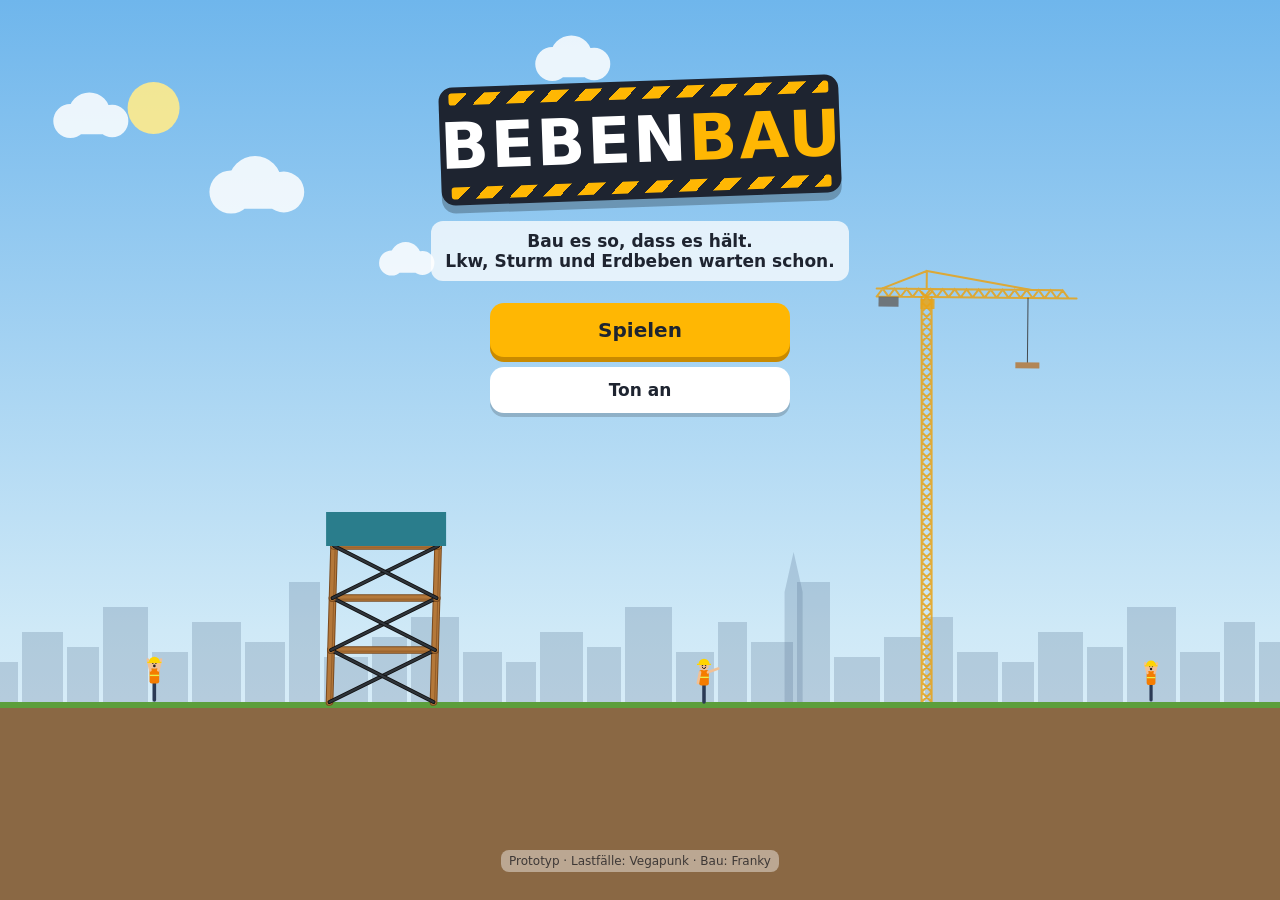
==== commit 3cb84ae9: "Build 9e49aebd4f" ====
--- a/index.html
+++ b/index.html
@@ -168,7 +168,7 @@
 
 <div id="modal" class="hidden"><div id="card"></div></div>
 <div id="toast"></div>
-<script>window.LEVELDATA = {"hinweis": "Spielwerte, an reale Größenordnungen angelehnt, aber für Spielbarkeit vereinfacht. Keine Bemessungswerte. Erdbebenlast als horizontale Ersatzkraft F = pga_g * Masse * g, pulsierend mit frequenz_hz.", "materialien": [{"name": "Holz", "max_zug_kN": 60, "max_druck_kN": 45, "gewicht_kg_pro_m": 8, "kosten_pro_m": 10}, {"name": "Stahlseil", "max_zug_kN": 120, "max_druck_kN": 0, "gewicht_kg_pro_m": 3, "kosten_pro_m": 15}, {"name": "Stahlprofil", "max_zug_kN": 250, "max_druck_kN": 200, "gewicht_kg_pro_m": 25, "kosten_pro_m": 40}, {"name": "Stahlbeton", "max_zug_kN": 30, "max_druck_kN": 400, "gewicht_kg_pro_m": 120, "kosten_pro_m": 30}, {"name": "Mauerwerk", "max_zug_kN": 5, "max_druck_kN": 150, "gewicht_kg_pro_m": 90, "kosten_pro_m": 12}], "levels": [{"nr": 1, "name": "Feldweg", "beschreibung": "Ein Pkw muss über den Graben.", "spannweite_m": 6, "budget": 400, "ankerpunkte": [[0, 0], [6, 0]], "last": {"typ": "lkw", "gewicht_t": 1.5, "geschwindigkeit_kmh": 20}}, {"name": "Baustellenzufahrt", "nr": 2, "beschreibung": "Der Betonmischer kommt. Mittelstütze erlaubt.", "spannweite_m": 10, "budget": 900, "ankerpunkte": [[0, 0], [5, -3], [10, 0]], "last": {"typ": "lkw", "gewicht_t": 12, "geschwindigkeit_kmh": 15}}, {"nr": 3, "name": "Steg an der Alster", "beschreibung": "Fußgängersteg im Herbststurm. Leicht bauen, gut aussteifen.", "spannweite_m": 14, "budget": 900, "ankerpunkte": [[0, 0], [14, 0], [0, 4], [14, 4]], "last": {"typ": "sturm", "wind_kmh": 100, "boen_kmh": 130, "dauer_s": 20}}, {"nr": 4, "name": "Tiefgaragenrampe", "beschreibung": "Lkw mit 20 % Steigung, Bremskraft beachten.", "spannweite_m": 12, "budget": 1400, "ankerpunkte": [[0, 0], [12, -2.4], [6, -4]], "last": {"typ": "lkw", "gewicht_t": 18, "geschwindigkeit_kmh": 10, "bremsen": true}}, {"nr": 5, "name": "Erstes Beben", "beschreibung": "Ein dreistöckiger Turm muss ein leichtes Beben überstehen.", "spannweite_m": 6, "budget": 1200, "ankerpunkte": [[0, 0], [3, 0], [6, 0]], "last": {"typ": "erdbeben", "pga_g": 0.1, "dauer_s": 10, "frequenz_hz": 2, "turmhoehe_m": 9, "nutzlast_t": 3}}, {"nr": 6, "name": "Elbbrücke light", "beschreibung": "Große Spannweite, nur zwei Pfeiler. Seile helfen.", "spannweite_m": 30, "budget": 3000, "ankerpunkte": [[0, 0], [30, 0], [10, -6], [20, -6], [0, 8], [30, 8]], "last": {"typ": "lkw", "gewicht_t": 26, "geschwindigkeit_kmh": 40}}, {"nr": 7, "name": "Hochhaus im Sturm", "beschreibung": "Schmaler Turm, Wind von der Seite. Diagonalen sind Pflicht.", "spannweite_m": 8, "budget": 2500, "ankerpunkte": [[0, 0], [8, 0]], "last": {"typ": "sturm", "wind_kmh": 140, "boen_kmh": 180, "dauer_s": 30, "turmhoehe_m": 24}}, {"nr": 8, "name": "Mittleres Beben", "beschreibung": "Mehr Masse oben macht es schlimmer. Leicht und steif bauen.", "spannweite_m": 10, "budget": 2200, "ankerpunkte": [[0, 0], [5, 0], [10, 0]], "last": {"typ": "erdbeben", "pga_g": 0.3, "dauer_s": 15, "frequenz_hz": 1.5, "turmhoehe_m": 15, "nutzlast_t": 8}}, {"nr": 9, "name": "Brücke über der Verwerfung", "beschreibung": "Lkw fährt drüber, während die Erde bebt.", "spannweite_m": 20, "budget": 3200, "ankerpunkte": [[0, 0], [20, 0], [10, -5]], "last": {"typ": "erdbeben", "pga_g": 0.25, "dauer_s": 12, "frequenz_hz": 2.5, "zusatz_lkw_t": 12}}, {"nr": 10, "name": "Das große Beben", "beschreibung": "Endlevel: Turm mit 30 m Höhe, starkes Beben.", "spannweite_m": 12, "budget": 5000, "ankerpunkte": [[0, 0], [4, 0], [8, 0], [12, 0]], "last": {"typ": "erdbeben", "pga_g": 0.5, "dauer_s": 20, "frequenz_hz": 1.2, "turmhoehe_m": 30, "nutzlast_t": 15}}]};</script>
+<script>window.LEVELDATA = {"hinweis": "Spielwerte, an reale Größenordnungen angelehnt, aber für Spielbarkeit vereinfacht. Keine Bemessungswerte. Erdbebenlast als horizontale Ersatzkraft F = pga_g * Masse * g, pulsierend mit frequenz_hz.", "materialien": [{"name": "Holz", "max_zug_kN": 60, "max_druck_kN": 45, "gewicht_kg_pro_m": 8, "kosten_pro_m": 10}, {"name": "Stahlseil", "max_zug_kN": 120, "max_druck_kN": 0, "gewicht_kg_pro_m": 3, "kosten_pro_m": 15}, {"name": "Stahlprofil", "max_zug_kN": 250, "max_druck_kN": 200, "gewicht_kg_pro_m": 25, "kosten_pro_m": 40}, {"name": "Stahlbeton", "max_zug_kN": 30, "max_druck_kN": 400, "gewicht_kg_pro_m": 120, "kosten_pro_m": 30}, {"name": "Mauerwerk", "max_zug_kN": 5, "max_druck_kN": 150, "gewicht_kg_pro_m": 90, "kosten_pro_m": 12}], "levels": [{"nr": 1, "name": "Feldweg", "beschreibung": "Ein Pkw muss über den Graben.", "spannweite_m": 6, "budget": 220, "ankerpunkte": [[0, 0], [6, 0]], "last": {"typ": "lkw", "gewicht_t": 1.5, "geschwindigkeit_kmh": 20}}, {"name": "Baustellenzufahrt", "nr": 2, "beschreibung": "Der Betonmischer kommt. Mittelstütze erlaubt.", "spannweite_m": 10, "budget": 500, "ankerpunkte": [[0, 0], [5, -3], [10, 0]], "last": {"typ": "lkw", "gewicht_t": 12, "geschwindigkeit_kmh": 15}}, {"nr": 3, "name": "Steg an der Alster", "beschreibung": "Fußgängersteg im Herbststurm. Leicht bauen, gut aussteifen.", "spannweite_m": 14, "budget": 900, "ankerpunkte": [[0, 0], [14, 0], [0, 4], [14, 4]], "last": {"typ": "sturm", "wind_kmh": 100, "boen_kmh": 130, "dauer_s": 20}}, {"nr": 4, "name": "Tiefgaragenrampe", "beschreibung": "Lkw mit 20 % Steigung, Bremskraft beachten.", "spannweite_m": 12, "budget": 780, "ankerpunkte": [[0, 0], [12, -2.4], [6, -4]], "last": {"typ": "lkw", "gewicht_t": 18, "geschwindigkeit_kmh": 10, "bremsen": true}}, {"nr": 5, "name": "Erstes Beben", "beschreibung": "Ein dreistöckiger Turm muss ein leichtes Beben überstehen.", "spannweite_m": 6, "budget": 1200, "ankerpunkte": [[0, 0], [3, 0], [6, 0]], "last": {"typ": "erdbeben", "pga_g": 0.1, "dauer_s": 10, "frequenz_hz": 2, "turmhoehe_m": 9, "nutzlast_t": 3}}, {"nr": 6, "name": "Elbbrücke light", "beschreibung": "Große Spannweite, nur zwei Pfeiler. Seile helfen.", "spannweite_m": 30, "budget": 3000, "ankerpunkte": [[0, 0], [30, 0], [10, -6], [20, -6], [0, 8], [30, 8]], "last": {"typ": "lkw", "gewicht_t": 26, "geschwindigkeit_kmh": 40}}, {"nr": 7, "name": "Hochhaus im Sturm", "beschreibung": "Schmaler Turm, Wind von der Seite. Diagonalen sind Pflicht.", "spannweite_m": 8, "budget": 2500, "ankerpunkte": [[0, 0], [8, 0]], "last": {"typ": "sturm", "wind_kmh": 140, "boen_kmh": 180, "dauer_s": 30, "turmhoehe_m": 24}}, {"nr": 8, "name": "Mittleres Beben", "beschreibung": "Mehr Masse oben macht es schlimmer. Leicht und steif bauen.", "spannweite_m": 10, "budget": 2200, "ankerpunkte": [[0, 0], [5, 0], [10, 0]], "last": {"typ": "erdbeben", "pga_g": 0.3, "dauer_s": 15, "frequenz_hz": 1.5, "turmhoehe_m": 15, "nutzlast_t": 8}}, {"nr": 9, "name": "Brücke über der Verwerfung", "beschreibung": "Lkw fährt drüber, während die Erde bebt.", "spannweite_m": 20, "budget": 1800, "ankerpunkte": [[0, 0], [20, 0], [10, -5]], "last": {"typ": "erdbeben", "pga_g": 0.25, "dauer_s": 12, "frequenz_hz": 2.5, "zusatz_lkw_t": 12}}, {"nr": 10, "name": "Das große Beben", "beschreibung": "Endlevel: Turm mit 30 m Höhe, starkes Beben.", "spannweite_m": 12, "budget": 5600, "ankerpunkte": [[0, 0], [4, 0], [8, 0], [12, 0]], "last": {"typ": "erdbeben", "pga_g": 0.5, "dauer_s": 20, "frequenz_hz": 1.2, "turmhoehe_m": 30, "nutzlast_t": 15}}]};</script>
 <script>/* Bebenbau – Kern: Konfiguration, Materialien, Hilfsfunktionen */
 (function () {
 'use strict';
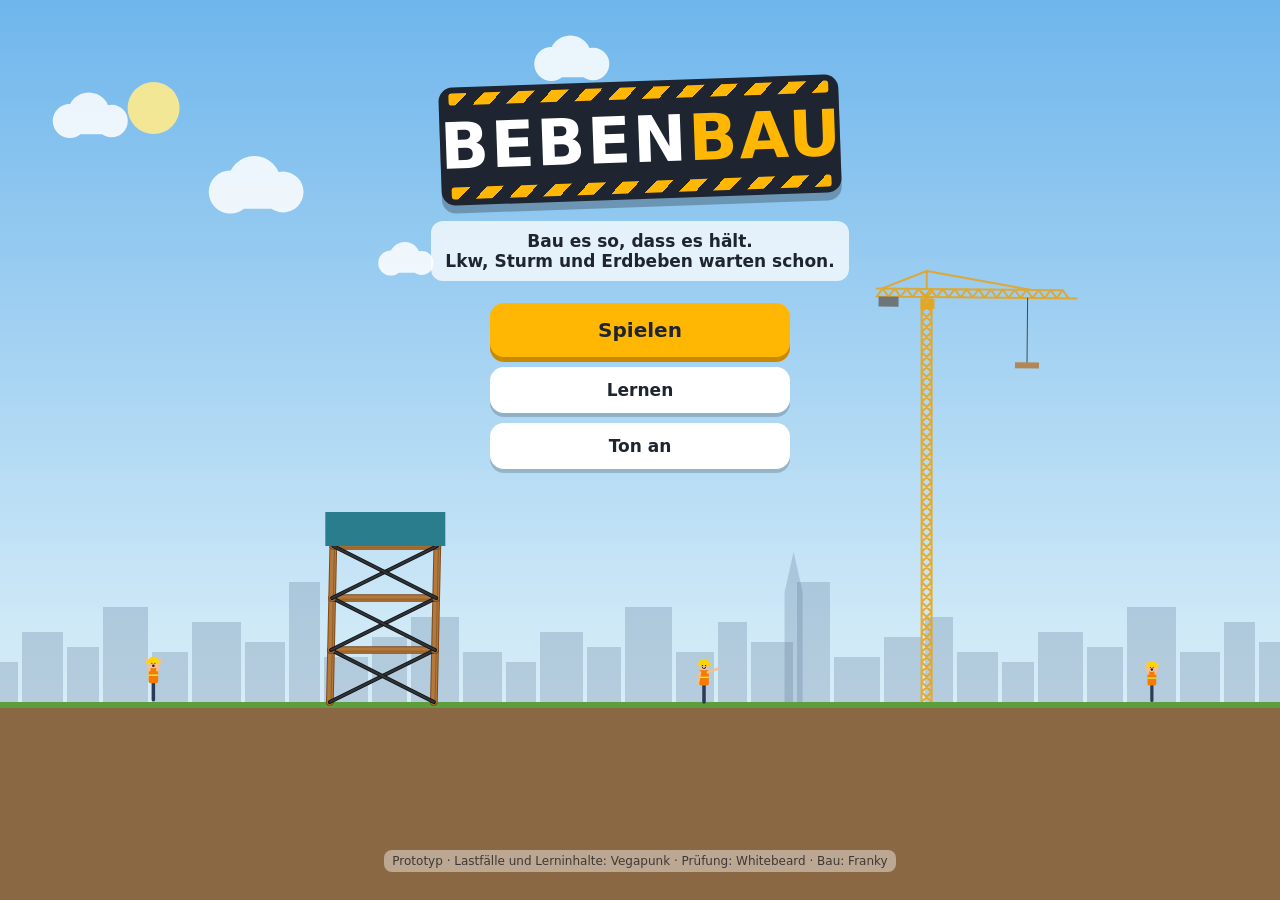
==== commit 8e74c24d: "Lernen: TM-Kapitel 1 und 2 (Kräfte, Gleichgewicht, Auflager) mit 10 Lektionen" ====
--- a/index.html
+++ b/index.html
@@ -116,6 +116,39 @@
 #toast { position: fixed; left: 50%; top: calc(var(--safe-t) + 110px); transform: translate(-50%, -20px); background: var(--d); color: #fff; padding: 9px 14px; border-radius: 12px; font-weight: 700; font-size: 14px; opacity: 0; transition: .25s; pointer-events: none; max-width: 90vw; text-align: center; z-index: 20; }
 #toast.on { opacity: 1; transform: translate(-50%, 0); }
 @media (orientation: landscape) and (max-height: 500px) { .tag { margin: 10px 0; } #title { padding-top: 12px; } }
+/* Lernen (Technische Mechanik) */
+#lernen { background: linear-gradient(#cfe8ff, #9fd0f5); overflow-y: auto; z-index: 5; }
+#lernen .lsub { margin: 0 0 10px; font-size: 14px; font-weight: 600; }
+.chap { background: rgba(255,255,255,0.55); border-radius: 16px; padding: 10px; margin-bottom: 12px; }
+.chead { display: flex; align-items: baseline; gap: 8px; margin-bottom: 8px; font-size: 17px; }
+.chead b { flex: 1; } .cnr { font-weight: 800; color: var(--o); font-size: 13px; } .cprog { font-weight: 800; background: var(--d); color: var(--y); padding: 2px 8px; border-radius: 8px; font-size: 13px; }
+.les { display: flex; align-items: center; gap: 10px; width: 100%; text-align: left; background: #fffdf6; border-radius: 12px; padding: 9px 10px; margin-bottom: 7px; box-shadow: 0 3px 0 rgba(0,0,0,0.15); }
+.les.done { background: #e6f6e9; }
+.lnr2 { font-size: 20px; font-weight: 900; color: var(--o); min-width: 34px; }
+.lnm { flex: 1; font-weight: 800; font-size: 15px; } .lnm small { display: block; font-weight: 600; font-size: 12px; color: #666; }
+.lck { font-size: 20px; font-weight: 900; color: #1f8a3b; }
+.note { background: #fff3c4; border-radius: 12px; padding: 8px 10px; font-size: 13.5px; margin-top: 6px; }
+.lcard { background: var(--card); border: 3px solid var(--d); border-radius: 16px; padding: 10px 12px; margin-bottom: 10px; font-size: 15px; }
+.lcard p { margin: 6px 0; }
+.lsec { font-weight: 800; color: var(--o); font-size: 13px; }
+.ltask { font-weight: 700; }
+svg.lg { width: 100%; height: auto; display: block; background: #fff; border-radius: 10px; border: 1px solid #e5e0d0; margin: 6px 0; }
+.fm { font-family: "DejaVu Serif", Georgia, serif; font-style: italic; }
+.fbox { background: #eef5ff; border-radius: 10px; padding: 8px 10px; margin: 6px 0; font-size: 15px; line-height: 1.5; }
+.lsl { display: grid; grid-template-columns: 1fr 72px; grid-template-rows: auto auto; gap: 2px 8px; margin: 8px 0; font-size: 13.5px; font-weight: 700; }
+.lsl input { grid-column: 1 / 3; width: 100%; height: 28px; accent-color: var(--o); }
+.lsl b { text-align: right; grid-row: 1; grid-column: 2; }
+#lstat { font-size: 13.5px; font-weight: 700; text-align: center; min-height: 20px; }
+.lamp { display: inline-block; margin: 2px 3px; padding: 3px 8px; border-radius: 9px; color: #fff; font-weight: 800; font-size: 13px; }
+.lamp.g { background: #2a9d48; } .lamp.r { background: #e63946; } .lamp.o { background: #9aa0a6; }
+.mini { font-size: 12px; font-weight: 600; color: #444; margin-top: 3px; }
+.okc { color: #1f8a3b; } .okh { font-size: 22px; font-weight: 900; color: #1f8a3b; margin: 0 0 4px !important; }
+.lbad { background: #ffe1df; border-radius: 10px; padding: 8px 10px; font-weight: 700; font-size: 14px; margin-top: 6px; }
+.slots { display: flex; gap: 6px; flex-wrap: wrap; justify-content: center; margin: 2px 0 8px; }
+.slot { background: #fff; border: 2px solid #3a6ea5; border-radius: 10px; padding: 7px 9px; font-weight: 800; font-size: 13px; }
+.slot.fix { border-color: #999; color: #555; }
+.lt { border-collapse: collapse; font-size: 12px; width: 100%; } .lt th, .lt td { border: 1px solid #d8d1bd; padding: 3px 4px; text-align: left; } .lt th { background: #f1ecdc; }
+#lernen .btns { margin-bottom: 16px; }
 </style>
 </head>
 <body>
@@ -124,8 +157,8 @@
 <div id="title" class="screen">
   <div class="logo"><div class="stripes"></div><h1>BEBEN<span>BAU</span></h1><div class="stripes"></div></div>
   <p class="tag">Bau es so, dass es hält.<br>Lkw, Sturm und Erdbeben warten schon.</p>
-  <div class="tbtns"><button id="play" class="big">Spielen</button><button id="titlesound">Ton an</button></div>
-  <p class="foot">Prototyp · Lastfälle: Vegapunk · Bau: Franky</p>
+  <div class="tbtns"><button id="play" class="big">Spielen</button><button id="learn">Lernen</button><button id="titlesound">Ton an</button></div>
+  <p class="foot">Prototyp · Lastfälle und Lerninhalte: Vegapunk · Prüfung: Whitebeard · Bau: Franky</p>
 </div>
 
 <div id="levels" class="screen hidden">
@@ -133,6 +166,8 @@
   <div id="levelgrid"></div>
   <button id="unlockall" class="linkbtn"></button>
 </div>
+
+<div id="lernen" class="screen hidden"></div>
 
 <div id="hud" class="hidden">
   <div class="top">
@@ -835,6 +870,486 @@
 if (typeof module !== 'undefined' && module.exports) module.exports = BB;
 })();
 
+/* Bebenbau – Lernen: Technische Mechanik, Kapitel 1 (Kräfte und Gleichgewicht) und 2 (Auflager).
+   Inhalte: Vegapunk (TM-Lernpaket, geprüft von Whitebeard, abgenommen von Erik). Ohne Materialien, nur starre Körper und Kräfte.
+   Achsen: x nach rechts, z nach oben (positiv). Einheiten kN / kNm. Alle Auflagerrechnungen laufen über BB.Statics.solve. */
+(function () {
+'use strict';
+const BB = globalThis.BB = globalThis.BB || {};
+
+// ---------------- Rechenkern (auch in Node testbar) ----------------
+const VAL = { los: 1, fest: 2, ein: 3 };
+const NAME = { los: 'Loslager', fest: 'Festlager', ein: 'Einspannung' };
+/* Träger auf Lagern. cfg: { L, sup:[{x, t:'los'|'fest'|'ein'}], P:[{x, F}] (kN, nach unten +), q (kN/m über 0..L) }
+   Rückgabe { ok, R:[{x, t, V (kN, nach oben +), H (kN, nach rechts +), M (kNm, gegen Uhrzeiger +)}] } oder { ok:false, mechanism:true } */
+function beam(cfg) {
+  const L = cfg.L, xs = new Set([0, L]);
+  (cfg.sup || []).forEach(s => xs.add(+s.x)); (cfg.P || []).forEach(p => xs.add(+p.x));
+  if (cfg.q) for (let i = 1; i < 40; i++) xs.add(L * i / 40);
+  const X = [...xs].map(v => Math.round(v * 1e6) / 1e6).filter((v, i, a) => a.indexOf(v) === i).sort((a, b) => a - b);
+  const idx = x => X.indexOf(Math.round(x * 1e6) / 1e6);
+  const nodes = X.map(x => [x, 0]);
+  const members = []; for (let i = 0; i + 1 < X.length; i++) members.push({ a: i, b: i + 1, EA: 1e10, EI: 1e8, type: 'beam' });
+  const loads = [];
+  (cfg.P || []).forEach(p => loads.push({ node: idx(p.x), fy: -p.F * 1000 }));
+  if (cfg.q) for (let i = 0; i + 1 < X.length; i++) { const h = cfg.q * (X[i + 1] - X[i]) / 2 * 1000; loads.push({ node: i, fy: -h }); loads.push({ node: i + 1, fy: -h }); }
+  const supports = (cfg.sup || []).map(s => ({ node: idx(s.x), y: true, x: s.t !== 'los', r: s.t === 'ein' }));
+  const r = BB.Statics.solve({ nodes, members, supports, loads });
+  if (!r.ok) return { ok: false, mechanism: true };
+  return { ok: true, R: cfg.sup.map((s, k) => ({ x: s.x, t: s.t, V: r.reactions[k].ry / 1000, H: r.reactions[k].rx / 1000, M: r.reactions[k].m / 1000 })) };
+}
+/* statisch bestimmt / unbestimmt / beweglich (Abschnitt 2.3): Beweglichkeit prüft der Löser (singuläres System), dann Wertigkeit = 3 oder > 3 */
+function classify(sup, L) {
+  const val = sup.reduce((s, x) => s + VAL[x.t], 0);
+  const r = sup.length ? beam({ L, sup, P: [{ x: L / 2, F: 1 }] }) : { ok: false };
+  const kind = !r.ok ? 'beweglich' : val === 3 ? 'bestimmt' : 'unbestimmt';
+  return { val, kind };
+}
+/* Resultierende mehrerer Kräfte an einem Punkt (kN), gegengerechnet über den Löser: Ring an zwei Stäben, die Lagerkräfte heben die Resultierende auf */
+function resultant(forces) {
+  const Rx = forces.reduce((s, f) => s + f[0], 0), Rz = forces.reduce((s, f) => s + f[1], 0);
+  const r = BB.Statics.solve({ nodes: [[0, 0], [1, 0], [0, 1]], members: [{ a: 0, b: 1, EA: 1e9 }, { a: 0, b: 2, EA: 1e9 }],
+    supports: [{ node: 1, x: true, y: true }, { node: 2, x: true, y: true }], loads: [{ node: 0, fx: Rx * 1000, fy: Rz * 1000 }] });
+  const sx = -(r.reactions[0].rx + r.reactions[1].rx) / 1000, sz = -(r.reactions[0].ry + r.reactions[1].ry) / 1000;
+  return { Rx, Rz, R: Math.hypot(Rx, Rz), statik: { Rx: sx, Rz: sz, R: Math.hypot(sx, sz) } };
+}
+/* Wippe: Drehpunkt (Festlager) in der Mitte, Gewichte G1 links im Abstand a1, G2 rechts im Abstand a2 (kN, m).
+   Zur Kontrolle hängt ein Loslager am rechten Ende (3,5 m): bei Gleichgewicht ist seine Kraft null. */
+function seesaw(G1, a1, G2, a2) {
+  const r = beam({ L: 7, sup: [{ x: 3.5, t: 'fest' }, { x: 7, t: 'los' }], P: [{ x: 3.5 - a1, F: G1 }, { x: 3.5 + a2, F: G2 }] });
+  const ML = G1 * a1, MR = G2 * a2, B = r.R[1].V;
+  return { ML, MR, net: ML - MR, statikNet: B * 3.5, balanced: Math.abs(B) < 1e-6 };
+}
+function ramp(G, deg) { const a = deg * Math.PI / 180; return { down: G * Math.sin(a), normal: G * Math.cos(a) }; }
+BB.LessonCalc = { beam, classify, resultant, seesaw, ramp, VAL, NAME };
+
+const de = (v, d = 2) => { const f = 10 ** d; let r = Math.round(v * f) / f; if (Object.is(r, -0)) r = 0; return r.toLocaleString('de-DE', { maximumFractionDigits: d }); };
+BB.LessonCalc.de = de;
+
+// ---------------- Inhalte (Texte aus dem Lernpaket, wörtlich) ----------------
+const CHAPTERS = [
+  { nr: 1, title: 'Kräfte und Gleichgewicht',
+    note: '<b>Vereinfachungshinweis Kapitel 1:</b> Alle Körper sind im Spiel starr, sie verformen sich nicht. In Wirklichkeit verformt sich alles ein wenig; das kommt später in der Festigkeitslehre.' },
+  { nr: 2, title: 'Auflager',
+    note: '<b>Vereinfachungshinweis Kapitel 2:</b> Die Auflager im Spiel sind ideal (reibungsfrei, starr). Echte Lager haben Reibung und geben etwas nach. Im Bauwesen werden Auflager nach Eurocode bemessen; das Spiel zeigt nur das Prinzip.' },
+];
+const LESSONS = [];
+BB.LESSONS = LESSONS; BB.LESSON_CHAPTERS = CHAPTERS;
+
+// ---------------- SVG-Bausteine (Bildschirm: y nach unten; Kräfte: z nach oben) ----------------
+const RED = '#d62828', GRN = '#1f8a3b', BLU = '#3a6ea5', DK = '#1e2430';
+function arr(x1, y1, x2, y2, c = RED, lab = '', w = 3) {
+  const L = Math.hypot(x2 - x1, y2 - y1); if (L < 2) return '';
+  const ux = (x2 - x1) / L, uy = (y2 - y1) / L, h = Math.min(11, L * 0.6), bx = x2 - ux * h, by = y2 - uy * h, px = -uy * h * 0.5, py = ux * h * 0.5;
+  return `<line x1="${x1}" y1="${y1}" x2="${bx}" y2="${by}" stroke="${c}" stroke-width="${w}" stroke-linecap="round"/><polygon points="${x2},${y2} ${bx + px},${by + py} ${bx - px},${by - py}" fill="${c}"/>` +
+    (lab ? txt(x2 + ux * 14 + (Math.abs(uy) > 0.9 ? 18 : 0), y2 + uy * 12 + 4, lab, c) : '');
+}
+// Kraftpfeil: Fußpunkt (x, y) in px, Kraft (fx, fz) in kN, k px je kN
+const farr = (x, y, fx, fz, k, c, lab) => arr(x, y, x + fx * k, y - fz * k, c, lab);
+const farrTo = (x, y, fx, fz, k, c, lab) => arr(x - fx * k, y + fz * k, x, y, c, lab);  // Pfeil endet im Angriffspunkt (drückt)
+function txt(x, y, s, c = DK, size = 13, anchor = 'middle') {
+  return `<text x="${x}" y="${y}" fill="${c}" font-size="${size}" font-weight="800" text-anchor="${anchor}" stroke="#fffdf6" stroke-width="3.5" paint-order="stroke">${s}</text>`;
+}
+function axes(x, y) {
+  return `<g opacity="0.8">${arr(x, y, x + 30, y, '#444', '', 1.6)}${arr(x, y, x, y - 30, '#444', '', 1.6)}${txt(x + 37, y + 4, 'x', '#444', 12)}${txt(x, y - 36, 'z', '#444', 12)}</g>`;
+}
+function hatch(x1, x2, y, down = true) {
+  let s = `<line x1="${x1}" y1="${y}" x2="${x2}" y2="${y}" stroke="${DK}" stroke-width="2"/>`;
+  for (let x = x1 + 2; x < x2; x += 6) s += `<line x1="${x}" y1="${y}" x2="${x - 5}" y2="${y + (down ? 6 : -6)}" stroke="${DK}" stroke-width="1.2"/>`;
+  return s;
+}
+function supFest(x, y) { return `<polygon points="${x},${y} ${x - 11},${y + 17} ${x + 11},${y + 17}" fill="#fff" stroke="${DK}" stroke-width="2"/><circle cx="${x}" cy="${y}" r="2.5" fill="${DK}"/>` + hatch(x - 16, x + 16, y + 17); }
+function supLos(x, y) { return `<polygon points="${x},${y} ${x - 11},${y + 14} ${x + 11},${y + 14}" fill="#fff" stroke="${DK}" stroke-width="2"/><circle cx="${x}" cy="${y}" r="2.5" fill="${DK}"/><circle cx="${x - 6}" cy="${y + 17.5}" r="3" fill="#fff" stroke="${DK}" stroke-width="1.6"/><circle cx="${x + 6}" cy="${y + 17.5}" r="3" fill="#fff" stroke="${DK}" stroke-width="1.6"/>` + hatch(x - 16, x + 16, y + 21); }
+function supEin(x, y, side = -1) {
+  let s = `<line x1="${x}" y1="${y - 24}" x2="${x}" y2="${y + 24}" stroke="${DK}" stroke-width="2.5"/>`;
+  for (let yy = y - 22; yy <= y + 24; yy += 6) s += `<line x1="${x}" y1="${yy}" x2="${x + side * 7}" y2="${yy - 5}" stroke="${DK}" stroke-width="1.2"/>`;
+  return s;
+}
+function sup(t, x, y, side) { return t === 'los' ? supLos(x, y) : t === 'fest' ? supFest(x, y) : t === 'ein' ? supEin(x, y, side) : ''; }
+function bar(x1, x2, y, c = '#b4783a') { return `<rect x="${x1}" y="${y - 4}" width="${x2 - x1}" height="8" rx="2" fill="${c}" stroke="${DK}" stroke-width="1.5"/>`; }
+function qload(x1, x2, y, h, lab) {
+  let s = `<rect x="${x1}" y="${y - h}" width="${x2 - x1}" height="${h}" fill="rgba(214,40,40,0.12)" stroke="${RED}" stroke-width="1.5"/>`;
+  const n = Math.max(2, Math.round((x2 - x1) / 20));
+  for (let i = 0; i <= n; i++) { const x = x1 + (x2 - x1) * i / n; s += arr(x, y - h, x, y - 1, RED, '', 1.6); }
+  return s + (lab ? txt((x1 + x2) / 2, y - h - 6, lab, RED) : '');
+}
+function boxAt(x, y, w = 44, h = 34) { return `<rect x="${x - w / 2}" y="${y - h / 2}" width="${w}" height="${h}" rx="3" fill="#d9a066" stroke="#7a4a1e" stroke-width="2"/><path d="M${x - w / 2} ${y - h / 2}L${x + w / 2} ${y + h / 2}M${x + w / 2} ${y - h / 2}L${x - w / 2} ${y + h / 2}" stroke="#7a4a1e" stroke-width="1.2" opacity="0.5"/>`; }
+function dim(x1, x2, y, lab) { return `<path d="M${x1} ${y - 4}v8M${x2} ${y - 4}v8M${x1} ${y}H${x2}" stroke="#666" stroke-width="1.2" fill="none"/>` + txt((x1 + x2) / 2, y + 15, lab, '#555', 12); }
+const svg = (inner, h = 230, id = '') => `<svg ${id ? `id="${id}"` : ''} class="lg" viewBox="0 0 340 ${h}" xmlns="http://www.w3.org/2000/svg">${inner}</svg>`;
+function kid(x, y, c, lab) { return `<circle cx="${x}" cy="${y - 30}" r="8" fill="${c}"/><rect x="${x - 8}" y="${y - 22}" width="16" height="20" rx="5" fill="${c}"/>` + txt(x, y - 44, lab, DK, 12); }
+
+// Abstraktionen für Träger: Bild 340 px breit, Träger zwischen 40 und 300 px
+const BX0 = 40, BX1 = 300;
+const bxp = (x, L) => BX0 + (BX1 - BX0) * x / L;
+function beamPic(o) {
+  // o: { L, y, sup:[{x,t}], P:[{x,F}], q, R:[{x,V,H,M}], dims:[[x1,x2,lab]], k }
+  const y = o.y || 120, L = o.L, k = o.k || 2.2;
+  let s = axes(22, 214 - 4);
+  if (o.q) s += qload(bxp(0, L), bxp(L, L), y - 5, 14 + o.q * 4, o.qlab || `q = ${de(o.q)} kN/m`);
+  s += bar(bxp(0, L), bxp(L, L), y);
+  (o.sup || []).forEach(p => { s += sup(p.t, bxp(p.x, L) + (p.t === 'ein' ? (p.x === 0 ? -1 : 1) * 0 : 0), y + (p.t === 'ein' ? 0 : 4), p.x === 0 ? -1 : 1); });
+  (o.P || []).forEach(p => { s += farrTo(bxp(p.x, L), y - 5, 0, -p.F, k, RED, `${de(p.F)} kN`); });
+  (o.R || []).forEach(r => {
+    const X = bxp(r.x, L);
+    if (Math.abs(r.V) > 1e-6 && r.V > 0) {
+      const right = r.x > L / 2, ax = X + (r.t === 'ein' ? 30 : right ? -24 : 24), kk = Math.min(k, 40 / Math.max(1, Math.abs(r.V)));
+      s += farrTo(ax, y + 34, 0, r.V, kk, GRN, '') + txt(ax + (right ? -8 : 8), y + 34 + r.V * kk - 6, `${de(r.V)} kN`, GRN, 13, right ? 'end' : 'start');
+    }
+    if (Math.abs(r.M) > 1e-6) s += `<path d="M${X + 22} ${y - 22} A 26 26 0 0 1 ${X + 22} ${y + 22}" fill="none" stroke="${GRN}" stroke-width="2.6"/>` + txt(X + 50, y - 26, `${de(Math.abs(r.M))} kNm`, GRN);
+  });
+  (o.labels || []).forEach(([x, lab]) => { s += txt(bxp(x, L), y + 52, lab, DK, 13); });
+  (o.dims || []).forEach(([a, b, lab]) => { s += dim(bxp(a, L), bxp(b, L), (o.dy || 182), lab); });
+  return svg(s, 230, o.id);
+}
+
+// ---------------- Lektionen ----------------
+const near = (a, b, t) => Math.abs(a - b) <= t;
+const snap = (v, st = 0.5) => Math.round(v / st) * st;
+const slider = (id, lab, min, max, step, val, unit) => `<label class="lsl"><span>${lab}</span><input type="range" id="${id}" min="${min}" max="${max}" step="${step}" value="${val}"><b id="${id}v">${de(val)} ${unit}</b></label>`;
+
+// 1.1 Pfeil-Puzzle
+LESSONS.push({ id: '1.1', ch: 1, name: 'Pfeil-Puzzle', sec: 'Was ist eine Kraft?',
+  intro: ['Eine Kraft hat drei Eigenschaften: <b>Betrag</b> (wie groß, in N oder kN), <b>Richtung</b> und <b>Angriffspunkt</b>. Darum zeichnen wir sie als Pfeil.', 'Merksatz: 1 kN ≈ das Gewicht von 100 kg.'],
+  introPic: () => svg(axes(30, 200) + boxAt(170, 120) + farr(192, 120, 3, 0, 22, RED, '3 kN') + txt(250, 160, 'Betrag · Richtung', '#555', 12) + txt(250, 176, 'Angriffspunkt', '#555', 12) + `<circle cx="192" cy="120" r="4" fill="${RED}"/>`),
+  task: 'Ziehe deinen blauen Pfeil (Betrag und Richtung), bis die Kiste stillsteht.',
+  init: () => ({ P: [1, 1] }),
+  F: [[-3, 0], [0, -2]], O: [170, 115], K: 22, drag: 'P',
+  draw(st) {
+    const [ox, oy] = this.O, K = this.K, sx = this.F[0][0] + this.F[1][0] + st.P[0], sz = this.F[0][1] + this.F[1][1] + st.P[1];
+    const dx = Math.max(-30, Math.min(30, sx * 6)), dz = Math.max(-30, Math.min(30, sz * 6));
+    let s = axes(26, 214) + `<g transform="translate(${dx} ${-dz})">` + boxAt(ox, oy) + '</g>';
+    s += farr(ox - 22, oy, -3, 0, K, RED, '3 kN') + farr(ox, oy + 17, 0, -2, K, RED, '2 kN');
+    s += farr(ox, oy, st.P[0], st.P[1], K, BLU, `${de(Math.hypot(...st.P))} kN`) + `<circle cx="${ox + st.P[0] * K}" cy="${oy - st.P[1] * K}" r="11" fill="${BLU}" opacity="0.25"/>`;
+    return svg(s, 230, 'tsvg');
+  },
+  status(st) { const sx = st.P[0] - 3, sz = st.P[1] - 2; return `Σ F<sub>x</sub> = ${de(sx)} kN · Σ F<sub>z</sub> = ${de(sz)} kN` + (near(sx, 0, 1e-9) && near(sz, 0, 1e-9) ? ' · <b class="okc">Kiste steht still</b>' : ''); },
+  check(st) { const ok = near(st.P[0], 3, 1e-9) && near(st.P[1], 2, 1e-9); return { ok, msg: ok ? '' : 'Die Kiste bewegt sich noch: Die Summe der Kräfte ist nicht null.' }; },
+  explain: () => ({ text: '„Die Kiste bewegt sich nicht, weil sich alle Kräfte gegenseitig aufheben.“', formula: 'Σ F<sub>x</sub> = −3 kN + 3 kN = 0<br>Σ F<sub>z</sub> = −2 kN + 2 kN = 0',
+    pic: svg(axes(26, 214) + boxAt(170, 115) + farr(148, 115, -3, 0, 22, RED, '3 kN') + farr(170, 132, 0, -2, 22, RED, '2 kN') + farr(170, 115, 3, 2, 22, BLU, `${de(Math.hypot(3, 2))} kN`)) }),
+});
+
+// 1.2 Seilziehen (Prüffall 3/4/5-Dreieck)
+LESSONS.push({ id: '1.2', ch: 1, name: 'Seilziehen', sec: 'Kräfte zusammensetzen – die Resultierende',
+  intro: ['Mehrere Kräfte an einem Punkt lassen sich zu <b>einer</b> Ersatzkraft zusammenfassen, der Resultierenden R.',
+    '• Gleiche Wirkungslinie: einfach addieren (Richtung beachten).<br>• Unter einem Winkel: Kräfteparallelogramm oder Krafteck (Pfeile aneinanderhängen).',
+    'Achsen im Spiel: x nach rechts, z nach oben (positiv), mit Achsenkreuz in jedem Bild. Hinweis: In vielen TM-Vorlesungen zeigt z nach unten; dann drehen sich nur die Vorzeichen, die Ergebnisse bleiben gleich.',
+    'Rechnerisch über Komponenten:<br><span class="fm">R<sub>x</sub> = Σ F<sub>i</sub>·cos α<sub>i</sub>, R<sub>z</sub> = Σ F<sub>i</sub>·sin α<sub>i</sub>, R = √(R<sub>x</sub>² + R<sub>z</sub>²)</span>',
+    'Beispiel: 3 kN nach rechts und 4 kN nach oben ergeben R = 5 kN.'],
+  introPic: () => { const o = [120, 170], K = 22; return svg(axes(26, 214) + `<path d="M${o[0] + 66} ${o[1]}L${o[0] + 66} ${o[1] - 88}L${o[0]} ${o[1] - 88}" stroke="#999" stroke-dasharray="4 4" fill="none"/>` + farr(o[0], o[1], 3, 0, K, RED, '3 kN') + farr(o[0], o[1], 0, 4, K, RED, '4 kN') + farr(o[0], o[1], 3, 4, K, BLU, 'R = 5 kN')); },
+  task: 'Zwei Seile ziehen am Ring. Setze das dritte Seil (blau) so, dass der Ring ruht.',
+  init: () => ({ P: [2, -1] }), O: [170, 125], K: 18, drag: 'P',
+  draw(st) {
+    const [ox, oy] = this.O, K = this.K;
+    let s = axes(26, 214) + farr(ox, oy, 3, 0, K, RED, '3 kN') + farr(ox, oy, 0, 4, K, RED, '4 kN') + farr(ox, oy, st.P[0], st.P[1], K, BLU, `${de(Math.hypot(...st.P))} kN`);
+    s += `<circle cx="${ox}" cy="${oy}" r="9" fill="none" stroke="${DK}" stroke-width="3.5"/><circle cx="${ox + st.P[0] * K}" cy="${oy - st.P[1] * K}" r="11" fill="${BLU}" opacity="0.25"/>`;
+    return svg(s, 230, 'tsvg');
+  },
+  status(st) { const r = resultant([[3, 0], [0, 4], st.P]); return `R aller drei Seile: R<sub>x</sub> = ${de(r.Rx)} kN, R<sub>z</sub> = ${de(r.Rz)} kN, R = ${de(r.R)} kN`; },
+  check(st) { const r = resultant([[3, 0], [0, 4], st.P]); const ok = r.R < 1e-9; return { ok, msg: ok ? '' : `Der Ring wird noch mit ${de(r.R)} kN weggezogen.` }; },
+  explain: () => { const r = resultant([[3, 0], [0, 4]]); return { text: '„Dein drittes Seil muss genau die Resultierende der anderen beiden aufheben: gleich groß, entgegengesetzt.“',
+    formula: `R = √(3² + 4²) kN = ${de(r.R)} kN<br>drittes Seil: 5 kN, Richtung (−3 | −4)`,
+    pic: svg(axes(26, 214) + farr(170, 125, 3, 0, 18, RED, '3 kN') + farr(170, 125, 0, 4, 18, RED, '4 kN') + farr(170, 125, 3, 4, 18, '#888', 'R') + farr(170, 125, -3, -4, 18, BLU, '5 kN')) }; },
+});
+
+// 1.3 Rampe (schiefe Ebene)
+function rampPic(deg, G, comps, est) {
+  const a = deg * Math.PI / 180, x0 = 30, y0 = 190, len = 280, x1 = x0 + len * Math.cos(a), y1 = y0 - len * Math.sin(a);
+  const t = 0.55, px = x0 + (x1 - x0) * t, py = y0 + (y1 - y0) * t, nx = -Math.sin(a), ny = -Math.cos(a);  // Normale (Bildschirm)
+  const cx = px + nx * 18, cy = py + ny * 18, K = 9;
+  let s = axes(26, 222) + `<polygon points="${x0},${y0} ${x1},${y0} ${x1},${y1}" fill="#e7e2d3" stroke="${DK}" stroke-width="2"/>`;
+  s += `<path d="M${x0 + 40} ${y0} A 40 40 0 0 0 ${x0 + 40 * Math.cos(a)} ${y0 - 40 * Math.sin(a)}" fill="none" stroke="#555"/>` + txt(x0 + 56, y0 - 8, `α = ${deg}°`, '#555', 12);
+  s += `<g transform="rotate(${-deg} ${cx} ${cy})">${boxAt(cx, cy, 40, 30)}</g>`;
+  s += farr(cx, cy, 0, -G, K, RED, `G = ${de(G)} kN`);
+  if (comps) {
+    const d = comps.down, n = comps.normal, ux = -Math.cos(a), uz = -Math.sin(a), wx = Math.sin(a), wz = -Math.cos(a);
+    s += farr(cx, cy, ux * d, uz * d, K, BLU, `${de(d, 1)} kN`) + farr(cx, cy, wx * n, wz * n, K, GRN, `${de(n, 1)} kN`);
+  }
+  return svg(s, 230, est ? 'tsvg' : '');
+}
+LESSONS.push({ id: '1.3', ch: 1, name: 'Rampe', sec: 'Zerlegen einer Kraft',
+  intro: ['Eine schräge Kraft lässt sich in zwei Komponenten zerlegen: <span class="fm">F<sub>x</sub> = F·cos α, F<sub>z</sub> = F·sin α</span>.'],
+  introPic: () => svg(axes(26, 214) + farr(120, 170, 4 * Math.cos(Math.PI / 6), 4 * Math.sin(Math.PI / 6), 30, RED, 'F') + farr(120, 170, 4 * Math.cos(Math.PI / 6), 0, 30, BLU, 'F·cos α') + farr(120 + 4 * Math.cos(Math.PI / 6) * 30, 170, 0, 2, 30, BLU, 'F·sin α')),
+  task: 'Kiste auf schiefer Ebene, G = 10 kN, α = 30°. Welcher Anteil drückt in die Rampe, welcher zieht sie herunter? Schätze beide.',
+  init: () => ({ d: 2, n: 6 }),
+  controls: st => slider('s_d', 'hangabwärts', 0, 10, 0.5, st.d, 'kN') + slider('s_n', 'in die Rampe', 0, 10, 0.5, st.n, 'kN'),
+  bind: (st, r) => { onIn('s_d', v => { st.d = v; r(); }, 'kN'); onIn('s_n', v => { st.n = v; r(); }, 'kN'); },
+  draw: st => rampPic(30, 10, { down: st.d, normal: st.n }, true),
+  status: () => 'Blau: hangabwärts · Grün: senkrecht zur Rampe',
+  check(st) { const c = ramp(10, 30), ok = near(st.d, c.down, 0.5) && near(st.n, c.normal, 0.5);
+    return { ok, msg: ok ? '' : 'Noch nicht. Tipp: Bei kleinem Winkel drückt fast alles in die Rampe, bei steilem zieht fast alles herunter.' }; },
+  explain: () => { const c = ramp(10, 30); return { text: 'Gewicht G zerfällt in G·cos α (senkrecht zur Rampe) und G·sin α (hangabwärts).',
+    formula: `G·sin α = 10 kN · sin 30° = ${de(c.down)} kN<br>G·cos α = 10 kN · cos 30° = ${de(c.normal)} kN`, pic: rampPic(30, 10, c) }; },
+});
+
+// 1.4 Wippe (Prüffall 0,3 kN × 2 m = 0,2 kN × 3 m = 0,6 kNm)
+function seesawPic(a1, a2, id) {
+  const m = seesaw(0.3, a1, 0.2, a2), ang = Math.max(-14, Math.min(14, m.net * 12)), cx = 170, cy = 140, k = 40;
+  let s = axes(26, 214) + `<polygon points="${cx},${cy} ${cx - 14},${cy + 40} ${cx + 14},${cy + 40}" fill="#8d99ae" stroke="${DK}" stroke-width="2"/>` + hatch(cx - 30, cx + 30, cy + 40);
+  s += `<g transform="rotate(${-ang} ${cx} ${cy})">${bar(cx - 3.5 * k, cx + 3.5 * k, cy - 4)}${kid(cx - a1 * k, cy - 8, '#e76f51', '30 kg')}${kid(cx + a2 * k, cy - 8, '#2a9d8f', '20 kg')}` +
+    farr(cx - a1 * k, cy - 8, 0, -0.3, 80, RED, '') + farr(cx + a2 * k, cy - 8, 0, -0.2, 80, RED, '') + '</g>';
+  s += txt(cx - 95, 40, `${de(0.3, 1)} kN × ${de(a1, 1)} m`, RED, 12) + txt(cx + 95, 40, `${de(0.2, 1)} kN × ${de(a2, 1)} m`, RED, 12);
+  s += txt(cx - 95, 56, `= ${de(m.ML)} kNm`, RED, 12) + txt(cx + 95, 56, `= ${de(m.MR)} kNm`, RED, 12);
+  return svg(s, 230, id);
+}
+LESSONS.push({ id: '1.4', ch: 1, name: 'Wippe', sec: 'Das Moment',
+  intro: ['Eine Kraft, die nicht durch den Drehpunkt geht, will drehen. Das <b>Moment</b> ist <span class="fm">M = F · a</span> (Kraft mal Hebelarm, senkrechter Abstand der Wirkungslinie zum Drehpunkt), Einheit kNm.'],
+  introPic: () => svg(axes(26, 214) + `<circle cx="80" cy="130" r="5" fill="${DK}"/>` + bar(80, 260, 130) + farr(240, 126, 0, -2, 25, RED, 'F') + dim(80, 240, 165, 'a') + `<path d="M120 100 A 50 50 0 0 1 130 160" fill="none" stroke="${BLU}" stroke-width="2.5"/>` + txt(140, 96, 'M = F · a', BLU)),
+  task: 'Zwei Kinder auf einer Wippe (30 kg und 20 kg). Verschiebe sie, bis die Wippe waagerecht steht.',
+  init: () => ({ a1: 3, a2: 1 }),
+  controls: st => slider('s_a1', 'Kind links (30 kg)', 0.5, 3.5, 0.5, st.a1, 'm') + slider('s_a2', 'Kind rechts (20 kg)', 0.5, 3.5, 0.5, st.a2, 'm'),
+  bind: (st, r) => { onIn('s_a1', v => { st.a1 = v; r(); }, 'm'); onIn('s_a2', v => { st.a2 = v; r(); }, 'm'); },
+  draw: st => seesawPic(st.a1, st.a2, 'tsvg'),
+  status(st) { const m = seesaw(0.3, st.a1, 0.2, st.a2); return m.balanced ? '<b class="okc">Die Wippe steht waagerecht.</b>' : `Die Wippe kippt nach ${m.net > 0 ? 'links' : 'rechts'}: ${de(Math.abs(m.net))} kNm Unterschied`; },
+  check(st) { const ok = seesaw(0.3, st.a1, 0.2, st.a2).balanced; return { ok, msg: ok ? '' : 'Die Wippe kippt noch. Vergleiche die beiden Momente links und rechts.' }; },
+  explain: () => ({ text: '„Links 0,3 kN × 2 m = 0,6 kNm, rechts 0,2 kN × 3 m = 0,6 kNm. Gleiche Momente, also Gleichgewicht.“ (Kinder mit 30 kg und 20 kg; gerechnet wird mit ihrem Gewicht, nicht der Masse. Ein Moment hat immer die Einheit Kraft × Länge.)',
+    formula: 'M = F · a<br>0,3 kN · 2 m = 0,2 kN · 3 m = 0,6 kNm', pic: seesawPic(2, 3) }),
+});
+
+// 1.5 Balanceakt
+const BAL = { L: 6, loads: [[1, 6], [4, 3]], H0: 2 };
+function balSums(st) { const Fz = st.S - 9, Fx = BAL.H0 + st.H, M = st.S * st.xs - (6 * 1 + 3 * 4); return { Fx, Fz, M }; }
+function balPic(st, id) {
+  const L = BAL.L, y = 120, X = x => bxp(x, L), z = balSums(st), ang = Math.max(-8, Math.min(8, z.M * 0.6));
+  let s = axes(26, 214) + `<g transform="rotate(${-ang} ${X(st.xs)} ${y})">` + bar(X(0), X(L), y);
+  BAL.loads.forEach(([x, F]) => { s += farrTo(X(x), y - 5, 0, -F, 7, RED, `${de(F)} kN`); });
+  s += farrTo(X(0) - 2, y, BAL.H0, 0, 9, RED, '') + txt(X(0) - 4, y - 12, '2 kN', RED, 12);
+  if (st.H) s += farrTo(X(L) + (st.H < 0 ? 2 : 0), y, st.H, 0, 9, BLU, `${de(Math.abs(st.H))} kN`);
+  s += '</g>' + `<rect x="${X(st.xs) - 6}" y="${y + 5}" width="12" height="${200 - y - 5}" fill="#8d99ae" stroke="${DK}" stroke-width="1.5"/>` + hatch(X(st.xs) - 18, X(st.xs) + 18, 200);
+  s += farrTo(X(st.xs) + 16, y + 6, 0, st.S, 4, BLU, `${de(st.S)} kN`);
+  s += dim(X(0), X(st.xs), 215, `${de(st.xs)} m`);
+  return svg(s, 230, id);
+}
+const lamp = (lab, v, u) => `<span class="lamp ${Math.abs(v) < 1e-9 ? 'g' : 'r'}">${lab} = ${de(v)} ${u}</span>`;
+LESSONS.push({ id: '1.5', ch: 1, name: 'Balanceakt', sec: 'Die drei Gleichgewichtsbedingungen (Ebene)',
+  intro: ['Ein Körper ruht nur, wenn gilt:<br><span class="fm">Σ F<sub>x</sub> = 0, Σ F<sub>z</sub> = 0, Σ M = 0 (um einen beliebigen Punkt)</span>', 'Das ist das wichtigste Werkzeug der ganzen Statik.'],
+  introPic: () => svg(axes(26, 214) + boxAt(170, 120) + farr(192, 120, 2, 0, 20, RED, '') + farr(148, 120, -2, 0, 20, RED, '') + farr(170, 103, 0, 2, 20, RED, '') + farr(170, 137, 0, -2, 20, RED, '') + txt(170, 40, 'Σ F_x = 0 · Σ F_z = 0 · Σ M = 0', DK, 12)),
+  task: 'Brett mit mehreren Lasten. Setze die Stütze (Lage und Kraft) und eine waagerechte Kraft so, dass alle drei Ampeln grün sind.',
+  init: () => ({ xs: 4, S: 6, H: 0 }),
+  controls: st => slider('s_xs', 'Stütze bei x', 0, 6, 0.5, st.xs, 'm') + slider('s_S', 'Stützkraft ↑', 0, 15, 0.5, st.S, 'kN') + slider('s_H', 'Kraft rechts (+ →)', -5, 5, 0.5, st.H, 'kN'),
+  bind: (st, r) => { onIn('s_xs', v => { st.xs = v; r(); }, 'm'); onIn('s_S', v => { st.S = v; r(); }, 'kN'); onIn('s_H', v => { st.H = v; r(); }, 'kN'); },
+  draw: st => balPic(st, 'tsvg'),
+  status(st) { const z = balSums(st); return lamp('ΣF<sub>x</sub>', z.Fx, 'kN') + lamp('ΣF<sub>z</sub>', z.Fz, 'kN') + lamp('ΣM', z.M, 'kNm') + '<div class="mini">ΣM um das linke Brettende, gegen den Uhrzeiger positiv</div>'; },
+  check(st) {
+    const z = balSums(st), ok = [z.Fx, z.Fz, z.M].every(v => Math.abs(v) < 1e-9);
+    let msg = '';
+    if (Math.abs(z.Fx) > 1e-9) msg = `ΣF_x ist nicht null, dein Brett rutscht mit ${de(Math.abs(z.Fx))} kN nach ${z.Fx > 0 ? 'rechts' : 'links'}.`;
+    else if (Math.abs(z.Fz) > 1e-9) msg = `ΣF_z ist nicht null, dein Brett bewegt sich mit ${de(Math.abs(z.Fz))} kN nach ${z.Fz > 0 ? 'oben' : 'unten'}.`;
+    else if (Math.abs(z.M) > 1e-9) msg = `ΣM ist nicht null, dein Brett dreht sich um ${de(Math.abs(z.M))} kNm nach ${z.M > 0 ? 'links' : 'rechts'}.`;
+    return { ok, msg };
+  },
+  explain: () => ({ text: 'Alle drei Ampeln sind grün: Das Brett ruht.', formula: 'Σ F<sub>x</sub> = 2 kN − 2 kN = 0<br>Σ F<sub>z</sub> = 9 kN − 6 kN − 3 kN = 0<br>Σ M = 9 kN · 2 m − 6 kN · 1 m − 3 kN · 4 m = 0',
+    pic: balPic({ xs: 2, S: 9, H: -2 }) }),
+});
+
+// 2.1 Welches Lager?
+const TYPES = ['', 'los', 'fest', 'ein'];
+const tName = t => t ? NAME[t] : 'kein Lager';
+const BRIDGES = [
+  { name: 'Brücke 1', L: 6, slots: [0, 6], fixed: {} },
+  { name: 'Brücke 2 (Balkon an der Wand)', L: 3, slots: [0], fixed: {} },
+  { name: 'Brücke 3', L: 6, slots: [0, 6], fixed: { 0: 'fest' } },
+];
+function supsOf(br, sel) { return br.slots.map((x, i) => ({ x, t: br.fixed[i] || sel[i] })).filter(s => s.t); }
+function bridgePic(br, sel, id) {
+  const sp = supsOf(br, sel), c = classify(sp, br.L);
+  let s = beamPic({ L: br.L, sup: sp, y: 100, labels: [] }).replace(/^<svg[^>]*>|<\/svg>$/g, '');
+  br.slots.forEach((x, i) => { if (!br.fixed[i] && !sel[i]) s += `<rect x="${bxp(x, br.L) - 16}" y="106" width="32" height="24" rx="5" fill="none" stroke="${BLU}" stroke-dasharray="4 3" stroke-width="2"/>` + txt(bxp(x, br.L), 123, '?', BLU); });
+  s += txt(170, 30, br.name, DK, 14) + txt(170, 175, c.kind === 'bestimmt' ? 'statisch bestimmt ✓' : c.kind === 'unbestimmt' ? 'statisch unbestimmt' : 'beweglich', c.kind === 'bestimmt' ? GRN : RED, 13);
+  return svg(s, 190, id);
+}
+LESSONS.push({ id: '2.1', ch: 2, name: 'Welches Lager?', sec: 'Wozu Auflager? · Die drei Grundtypen',
+  intro: ['Auflager verbinden ein Bauteil mit der Umgebung und leiten die Lasten weiter. Jedes Auflager kann bestimmte Kräfte aufnehmen, die <b>Auflagerkräfte</b> (Lagerreaktionen).',
+    '<table class="lt"><tr><th>Auflager</th><th>Symbol im Spiel</th><th>nimmt auf</th><th>Wertigkeit</th></tr><tr><td>Loslager (verschieblich)</td><td>Dreieck auf Rollen</td><td>1 Kraft senkrecht zur Bahn</td><td>1</td></tr><tr><td>Festlager (gelenkig)</td><td>Dreieck</td><td>2 Kräfte (horizontal + vertikal)</td><td>2</td></tr><tr><td>Einspannung</td><td>schraffierte Wand</td><td>2 Kräfte + 1 Moment</td><td>3</td></tr></table>'],
+  introPic: () => svg(axes(22, 214) + supLos(60, 90) + txt(60, 140, 'Loslager', DK, 12) + farrTo(84, 104, 0, 1, 26, GRN, '') +
+    supFest(170, 90) + txt(170, 140, 'Festlager', DK, 12) + farrTo(194, 104, 0, 1, 26, GRN, '') + farrTo(150, 120, 1, 0, 22, GRN, '') +
+    bar(282, 320, 90) + supEin(282, 90, -1) + txt(290, 140, 'Einspannung', DK, 12) + farrTo(292, 105, 0, 1, 22, GRN, '') + `<path d="M300 72 A 18 18 0 0 1 300 108" fill="none" stroke="${GRN}" stroke-width="2.4"/>`),
+  task: 'Drei Brücken: Tippe auf die Lagerplätze und wähle passende Lager, bis jede Brücke statisch bestimmt gelagert ist.',
+  init: () => ({ sel: BRIDGES.map(() => ({})) }),
+  draw(st) { return `<div id="tsvg">${BRIDGES.map((b, i) => `<div class="brw" data-b="${i}">${bridgePic(b, st.sel[i])}<div class="slots">${b.slots.map((x, j) => b.fixed[j] ? `<span class="slot fix">${b.slots.length > 1 ? (j ? 'rechts' : 'links') + ': ' : ''}${NAME[b.fixed[j]]}</span>` : `<button class="slot" data-b="${i}" data-s="${j}">${b.slots.length > 1 ? (j ? 'rechts' : 'links') + ': ' : ''}${tName(st.sel[i][j])}</button>`).join('')}</div></div>`).join('')}</div>`; },
+  after_draw(st, r) { document.querySelectorAll('#tsvg button.slot').forEach(b => { b.onclick = () => { const i = +b.dataset.b, j = +b.dataset.s, cur = st.sel[i][j] || ''; st.sel[i][j] = TYPES[(TYPES.indexOf(cur) + 1) % TYPES.length]; r(); }; }); },
+  status: () => 'Jeder Tipp wechselt: kein Lager → Loslager → Festlager → Einspannung',
+  check(st) {
+    const res = BRIDGES.map((b, i) => ({ b, sp: supsOf(b, st.sel[i]), c: classify(supsOf(b, st.sel[i]), b.L) }));
+    const bad = res.find(r => r.c.kind !== 'bestimmt');
+    if (!bad) return { ok: true };
+    const twoFest = bad.sp.length === 2 && bad.sp.every(s => s.t === 'fest');
+    return { ok: false, msg: `${bad.b.name}: ${bad.c.kind === 'beweglich' ? 'beweglich' : 'statisch unbestimmt'} (Wertigkeit ${bad.c.val}).` + (twoFest ? ' Zwei Festlager verhindern, dass die Brücke länger wird. Dabei entstehen Zwangskräfte.' : '') };
+  },
+  explain: () => ({ text: '„Ein Loslager lässt die Brücke bei Wärme wachsen. Zwei Festlager verhindern, dass die Brücke länger wird. Dabei entstehen Zwangskräfte.“',
+    formula: 'Festlager (2) + Loslager (1) = 3<br>Einspannung allein = 3', pic: beamPic({ L: 6, sup: [{ x: 0, t: 'fest' }, { x: 6, t: 'los' }], y: 100 }) }),
+});
+
+// 2.2 Kippt es?
+const KSLOTS = [0, 3, 6];
+function kippPic(st, id) {
+  const sp = KSLOTS.map((x, i) => ({ x, t: st.t[i] })).filter(s => s.t), c = classify(sp, 6);
+  let s = beamPic({ L: 6, sup: sp, y: 100 }).replace(/^<svg[^>]*>|<\/svg>$/g, '');
+  KSLOTS.forEach((x, i) => { if (!st.t[i]) s += `<rect x="${bxp(x, 6) - 16}" y="106" width="32" height="24" rx="5" fill="none" stroke="${BLU}" stroke-dasharray="4 3" stroke-width="2"/>`; });
+  s += txt(170, 175, `Wertigkeit ${c.val} → ${c.kind === 'beweglich' ? 'beweglich' : 'statisch ' + c.kind}`, c.kind === 'bestimmt' ? GRN : c.kind === 'unbestimmt' ? '#b5651d' : RED, 14);
+  return svg(s, 190, id);
+}
+LESSONS.push({ id: '2.2', ch: 2, name: 'Kippt es?', sec: 'Statisch bestimmt, unbestimmt, beweglich',
+  intro: ['In der Ebene gibt es 3 Gleichgewichtsbedingungen. Ein einzelner Körper braucht Auflager mit der Summe der Wertigkeiten 3:',
+    '• weniger als 3: <b>beweglich</b> (kinematisch), das System kippt oder rutscht weg,<br>• genau 3 (und richtig angeordnet): <b>statisch bestimmt</b>, mit den drei Gleichgewichtsbedingungen lösbar,<br>• mehr als 3: <b>statisch unbestimmt</b>, braucht zusätzlich Verformungen (kommt später).',
+    'Achtung: Auch 3 Wertigkeiten können beweglich sein, z. B. drei Loslager, deren Wirkungslinien sich in einem Punkt schneiden oder alle parallel sind.'],
+  introPic: () => svg(axes(22, 214) + bar(40, 300, 100) + supLos(40, 104) + supLos(170, 104) + supLos(300, 104) + arr(170, 70, 230, 70, RED, '') + txt(170, 160, '3 Loslager, alle parallel: beweglich', RED, 13)),
+  task: 'Baue Systeme aus bis zu drei Lagern. Finde jeden der drei Fälle einmal: beweglich, bestimmt und unbestimmt.',
+  init: () => ({ t: ['los', '', 'los'], found: {} }),
+  draw(st) { return `<div id="tsvg">${kippPic(st)}<div class="slots">${KSLOTS.map((x, i) => `<button class="slot" data-s="${i}">x = ${de(x)} m: ${tName(st.t[i])}</button>`).join('')}</div></div>`; },
+  after_draw(st, r) { document.querySelectorAll('#tsvg button.slot').forEach(b => { b.onclick = () => { const i = +b.dataset.s; st.t[i] = TYPES[(TYPES.indexOf(st.t[i] || '') + 1) % TYPES.length]; r(); }; }); },
+  status(st) {
+    const sp = KSLOTS.map((x, i) => ({ x, t: st.t[i] })).filter(s => s.t), c = classify(sp, 6); st.found[c.kind] = true;
+    const tl = ['beweglich', 'bestimmt', 'unbestimmt'].map(k => `<span class="lamp ${st.found[k] ? 'g' : 'o'}">${st.found[k] ? '✓' : '○'} ${k}</span>`).join('');
+    const hint = c.kind === 'beweglich' && sp.length === 2 && sp.every(s => s.t === 'los') ? '<div class="mini">„Zwei Loslager können keine horizontale Kraft aufnehmen, dein Träger rutscht weg.“</div>' : '';
+    return tl + hint;
+  },
+  check(st) { const ok = ['beweglich', 'bestimmt', 'unbestimmt'].every(k => st.found[k]); return { ok, msg: ok ? '' : 'Es fehlen noch Fälle: ' + ['beweglich', 'bestimmt', 'unbestimmt'].filter(k => !st.found[k]).join(', ') + '.' }; },
+  explain: () => ({ text: 'Erklärung bei „beweglich“: „Zwei Loslager können keine horizontale Kraft aufnehmen, dein Träger rutscht weg.“',
+    formula: 'Wertigkeit &lt; 3: beweglich<br>= 3 (richtig angeordnet): statisch bestimmt<br>&gt; 3: statisch unbestimmt', pic: beamPic({ L: 6, sup: [{ x: 0, t: 'los' }, { x: 6, t: 'los' }], y: 100 }).replace('</svg>', arr(170, 70, 230, 70, RED, '') + txt(170, 170, 'beweglich: rutscht weg', RED) + '</svg>') }),
+});
+
+// 2.3 Schätz mal (Prüffall Einfeldträger A = 20 kN, B = 10 kN)
+const EF = { L: 6, a: 2, F: 30 };
+const efSup = [{ x: 0, t: 'fest' }, { x: 6, t: 'los' }];
+LESSONS.push({ id: '2.3', ch: 2, name: 'Schätz mal', sec: 'Auflagerkräfte berechnen – Einfeldträger',
+  intro: ['Träger auf Festlager A und Loslager B, Länge L, Einzellast F im Abstand a von A:',
+    '<span class="fm">Σ M<sub>A</sub> = 0: B·L − F·a = 0, also B = F·a / L<br>Σ F<sub>z</sub> = 0: A + B − F = 0, also A = F·(L−a) / L<br>Σ F<sub>x</sub> = 0: A<sub>x</sub> = 0 (keine Horizontallast)</span>'],
+  introPic: () => beamPic({ L: 6, sup: efSup, P: [{ x: 2, F: 30 }], labels: [[0, 'A'], [6, 'B']], dims: [[0, 2, 'a'], [0, 6, 'L']], dy: 196, k: 1.6 }),
+  task: 'L = 6 m, a = 2 m, F = 30 kN. Schätze A und B mit den Schiebereglern. Dann fährt die Last drüber und das Spiel zeigt die echten Werte.',
+  init: () => ({ A: 15, B: 15, x: 2, shown: false }),
+  controls: st => slider('s_A', 'A', 0, 30, 1, st.A, 'kN') + slider('s_B', 'B', 0, 30, 1, st.B, 'kN'),
+  bind: (st, r) => { onIn('s_A', v => { st.A = v; r(); }, 'kN'); onIn('s_B', v => { st.B = v; r(); }, 'kN'); },
+  draw(st) { const res = beam({ L: 6, sup: efSup, P: [{ x: st.x, F: 30 }] }); return beamPic({ id: 'tsvg', L: 6, sup: efSup, P: [{ x: st.x, F: 30 }], R: st.shown ? res.R : [], labels: [[0, st.shown ? 'A' : `A ≈ ${de(st.A)} kN?`], [6, st.shown ? 'B' : `B ≈ ${de(st.B)} kN?`]], dims: [[0, st.x, `a = ${de(st.x, 1)} m`]], dy: 196, k: 1.6 }); },
+  status(st) { return st.shown ? (() => { const r = beam({ L: 6, sup: efSup, P: [{ x: st.x, F: 30 }] }).R; return `A = ${de(r[0].V, 1)} kN · B = ${de(r[1].V, 1)} kN`; })() : `Deine Schätzung: A + B = ${de(st.A + st.B)} kN`; },
+  run(st, r, done) {  // Last fährt von links nach rechts und zurück auf a = 2 m
+    st.shown = true; const path = []; for (let i = 0; i <= 30; i++) path.push(6 * i / 30); for (let i = 30; i >= 10; i--) path.push(6 * i / 30);
+    let k = 0; const step = () => { st.x = Math.round(path[k] * 100) / 100; r(); k++; if (k < path.length) setTimeout(step, 45); else done(); }; step();
+  },
+  check(st) { const r = beam({ L: 6, sup: efSup, P: [{ x: 2, F: 30 }] }).R, ok = near(st.A, r[0].V, 2) && near(st.B, r[1].V, 2);
+    return { ok, msg: ok ? '' : `Deine Schätzung: A = ${de(st.A)} kN, B = ${de(st.B)} kN. Echt: A = ${de(r[0].V)} kN, B = ${de(r[1].V)} kN.` }; },
+  explain: () => { const r = beam({ L: 6, sup: efSup, P: [{ x: 2, F: 30 }] }).R; return { text: `Beispiel: L = 6 m, a = 2 m, F = 30 kN ergibt A = ${de(r[0].V)} kN, B = ${de(r[1].V)} kN. Das Lager näher an der Last trägt mehr.`,
+    formula: 'B = F·a / L = 30 kN · 2 m / 6 m = 10 kN<br>A = F·(L−a) / L = 30 kN · 4 m / 6 m = 20 kN', pic: beamPic({ L: 6, sup: efSup, P: [{ x: 2, F: 30 }], R: r, k: 1.6 }) }; },
+});
+
+// 2.4 Balkon (Prüffall Kragträger A = 10 kN, M_A = 30 kNm)
+const kragSup = [{ x: 0, t: 'ein' }];
+const kragPic = (L, id, show) => { const r = beam({ L, sup: kragSup, P: [{ x: L, F: 10 }] }); return beamPic({ id, L: 4, sup: kragSup, P: [{ x: L, F: 10 }], R: show ? r.R : [], dims: [[0, L, `L = ${de(L, 1)} m`]], k: 3 }).replace(`width="${BX1 - BX0}"`, `width="${(BX1 - BX0) * L / 4}"`); };
+LESSONS.push({ id: '2.4', ch: 2, name: 'Balkon', sec: 'Kragträger (Einspannung)',
+  intro: ['Länge L, Last F am freien Ende: <span class="fm">Auflagerkraft A = F, Einspannmoment M<sub>A</sub> = F·L</span>.'],
+  introPic: () => kragPic(3, '', true),
+  task: 'Ein Balkon (L = 3 m) muss eine Person tragen, F = 10 kN am freien Ende. Schätze das Einspannmoment an der Wand.',
+  init: () => ({ M: 10, L: 3, shown: false }),
+  controls: st => st.shown ? slider('s_L', 'Balkonlänge L', 1, 4, 0.5, st.L, 'm') : slider('s_M', 'M<sub>A</sub>', 0, 60, 5, st.M, 'kNm'),
+  bind: (st, r) => { onIn('s_M', v => { st.M = v; r(); }, 'kNm'); onIn('s_L', v => { st.L = v; r(); }, 'm'); },
+  draw: st => kragPic(st.L, 'tsvg', st.shown),
+  status(st) { if (!st.shown) return `Deine Schätzung: M<sub>A</sub> = ${de(st.M)} kNm`; const r = beam({ L: st.L, sup: kragSup, P: [{ x: st.L, F: 10 }] }).R[0]; return `A = ${de(r.V)} kN · M<sub>A</sub> = ${de(Math.abs(r.M))} kNm – zieh an der Länge!`; },
+  check(st) { const r = beam({ L: 3, sup: kragSup, P: [{ x: 3, F: 10 }] }).R[0], ok = near(st.M, Math.abs(r.M), 2.5);
+    return { ok, msg: ok ? '' : `Deine Schätzung: ${de(st.M)} kNm. Echt: M_A = ${de(Math.abs(r.M))} kNm.` }; },
+  run(st, r, done) { st.shown = true; st.L = 3; r(); done(); },
+  explain: () => { const r = beam({ L: 3, sup: kragSup, P: [{ x: 3, F: 10 }] }).R[0]; return { text: '„Doppelt so lang heißt doppeltes Moment an der Wand, darum sind lange Balkone so aufwendig.“',
+    formula: `Beispiel: L = 3 m, F = 10 kN ergibt A = ${de(r.V)} kN, M<sub>A</sub> = ${de(Math.abs(r.M))} kNm.<br>M<sub>A</sub> = F·L`, pic: kragPic(3, '', true) }; },
+});
+
+// 2.5 Schnee aufs Dach (Prüffall q = 5 kN/m, L = 4 m: A = B = 10 kN)
+const snowSup = [{ x: 0, t: 'fest' }, { x: 4, t: 'los' }];
+LESSONS.push({ id: '2.5', ch: 2, name: 'Schnee aufs Dach', sec: 'Streckenlast',
+  intro: ['Eine gleichmäßig verteilte Last q (kN/m) ersetzt man für die Auflagerkräfte durch ihre Resultierende <span class="fm">Q = q·L</span> in der Mitte der Belastungslänge.', 'Einfeldträger mit q über die ganze Länge: <span class="fm">A = B = q·L/2</span>.'],
+  introPic: () => beamPic({ L: 4, sup: snowSup, q: 3, qlab: 'q', y: 130, labels: [[0, 'A'], [4, 'B']], dims: [[0, 4, 'L']], dy: 200 }).replace('</svg>', farrTo(170, 80, 0, -2, 14, '#888', 'Q = q·L') + '</svg>'),
+  task: 'Schnee fällt auf einen Träger, L = 4 m, bis q = 5 kN/m. Schätze vorher, wie groß A dann wird.',
+  init: () => ({ A: 4, q: 0, shown: false }),
+  controls: st => slider('s_A', 'A bei q = 5 kN/m', 0, 20, 1, st.A, 'kN'),
+  bind: (st, r) => onIn('s_A', v => { st.A = v; r(); }, 'kN'),
+  draw(st) { const res = st.q ? beam({ L: 4, sup: snowSup, q: st.q }) : null; return beamPic({ id: 'tsvg', L: 4, sup: snowSup, q: st.q, y: 130, R: res ? res.R : [], labels: [[0, 'A'], [4, 'B']], dims: [[0, 4, 'L = 4 m']], dy: 200, k: 3 }); },
+  status(st) { if (!st.shown) return `Deine Schätzung: A = ${de(st.A)} kN`; const r = beam({ L: 4, sup: snowSup, q: st.q }).R; return `q = ${de(st.q, 1)} kN/m · A = ${de(r[0].V, 1)} kN · B = ${de(r[1].V, 1)} kN`; },
+  run(st, r, done) { st.shown = true; let k = 0; const step = () => { k++; st.q = Math.min(5, k * 0.25); r(); if (st.q < 5) setTimeout(step, 60); else done(); }; step(); },
+  check(st) { const r = beam({ L: 4, sup: snowSup, q: 5 }).R, ok = near(st.A, r[0].V, 1); return { ok, msg: ok ? '' : `Deine Schätzung: ${de(st.A)} kN. Echt: A = ${de(r[0].V)} kN.` }; },
+  explain: () => { const r = beam({ L: 4, sup: snowSup, q: 5 }).R; return { text: 'Die Streckenlast wirkt für die Auflagerkräfte wie ihre Resultierende Q = q·L in der Mitte.',
+    formula: `Q = 5 kN/m · 4 m = 20 kN<br>A = B = q·L/2 = ${de(r[0].V)} kN`, pic: beamPic({ L: 4, sup: snowSup, q: 5, y: 130, R: r, k: 3 }) }; },
+});
+
+if (typeof module !== 'undefined' && module.exports) module.exports = BB;
+if (typeof document === 'undefined') return;
+
+// ---------------- Oberfläche ----------------
+const $ = id => document.getElementById(id);
+const KEY = 'bebenbau.lernen.v1';
+let prog = { done: {} };
+try { Object.assign(prog, JSON.parse(localStorage.getItem(KEY) || '{}')); } catch (e) { /* leer */ }
+const save = () => { try { localStorage.setItem(KEY, JSON.stringify(prog)); } catch (e) { /* voll */ } };
+const root = () => $('lernen');
+const click = () => { try { BB.Audio.init(); BB.Audio.click(); } catch (e) { /* ohne Ton */ } };
+function onIn(id, fn, unit) { const el = $(id); if (!el) return; el.oninput = () => { const v = +el.value; $(id + 'v').textContent = `${de(v)} ${unit}`; fn(v); }; }
+function head(title, back) { return `<div class="lhead"><button id="lnback" class="icon" aria-label="Zurück"><svg viewBox="0 0 24 24"><path d="M15 4 7 12l8 8" fill="none" stroke="currentColor" stroke-width="3" stroke-linecap="round" stroke-linejoin="round"/></svg></button><h2>${title}</h2></div>`; }
+function open() { $('title').classList.add('hidden'); root().classList.remove('hidden'); list(); }
+function close() { root().classList.add('hidden'); $('title').classList.remove('hidden'); }
+function list() {
+  const r = root();
+  r.innerHTML = head('Lernen') + '<p class="lsub">Technische Mechanik ohne Materialien: nur starre Körper und Kräfte.</p>' + CHAPTERS.map(c => {
+    const ls = LESSONS.filter(l => l.ch === c.nr), n = ls.filter(l => prog.done[l.id]).length;
+    return `<div class="chap"><div class="chead"><span class="cnr">Kapitel ${c.nr}</span><b>${c.title}</b><span class="cprog">${n}/${ls.length}</span></div>` +
+      ls.map(l => `<button class="les${prog.done[l.id] ? ' done' : ''}" data-id="${l.id}"><span class="lnr2">${l.id.replace('.', ',')}</span><span class="lnm">${l.name}<small>${l.sec}</small></span><span class="lck">${prog.done[l.id] ? '✓' : '›'}</span></button>`).join('') +
+      (n === ls.length ? `<div class="note">${c.note}</div>` : '') + '</div>';
+  }).join('');
+  r.scrollTop = 0;
+  $('lnback').onclick = () => { click(); close(); };
+  r.querySelectorAll('.les').forEach(b => { b.onclick = () => { click(); intro(LESSONS.find(l => l.id === b.dataset.id)); }; });
+}
+function intro(l) {
+  const r = root();
+  r.innerHTML = head(`${l.id.replace('.', ',')} ${l.name}`) + `<div class="lcard"><p class="lsec">${l.sec}</p>${l.introPic()}${l.intro.map(p => `<p>${p}</p>`).join('')}</div><div class="btns"><button id="lgo" class="big">Los geht's</button></div>`;
+  r.scrollTop = 0;
+  $('lnback').onclick = () => { click(); list(); };
+  $('lgo').onclick = () => { click(); task(l); };
+}
+function task(l) {
+  const r = root(), st = l.init();
+  let busy = false;
+  r.innerHTML = head(`${l.id.replace('.', ',')} ${l.name}`) + `<div class="lcard"><p class="ltask">${l.task}</p><div id="lpic"></div><div id="lstat"></div><div id="lctl"></div><div id="lmsg"></div></div><div class="btns"><button id="lcheck" class="big">Prüfen</button></div>`;
+  r.scrollTop = 0;
+  const redraw = () => { $('lpic').innerHTML = l.draw(st); $('lstat').innerHTML = l.status ? l.status(st) : ''; if (l.after_draw) l.after_draw(st, redraw); bindDrag(); };
+  const ctl = () => { $('lctl').innerHTML = l.controls ? l.controls(st) : ''; if (l.bind) l.bind(st, redraw); };
+  function bindDrag() {
+    if (!l.drag) return; const el = $('tsvg'); if (!el) return;
+    const set = e => { const m = el.getScreenCTM(); if (!m) return; const p = new DOMPoint(e.clientX, e.clientY).matrixTransform(m.inverse());
+      st[l.drag] = [snap((p.x - l.O[0]) / l.K), snap(-(p.y - l.O[1]) / l.K)].map(v => Math.max(-6, Math.min(6, v)));
+      $('lstat').innerHTML = l.status(st); const ns = l.draw(st); el.innerHTML = ns.replace(/^<svg[^>]*>|<\/svg>$/g, ''); };
+    el.style.touchAction = 'none';
+    el.onpointerdown = e => { if (busy) return; el.setPointerCapture(e.pointerId); el._d = true; set(e); };
+    el.onpointermove = e => { if (el._d) set(e); };
+    el.onpointerup = el.onpointercancel = () => { el._d = false; };
+  }
+  ctl(); redraw();
+  $('lnback').onclick = () => { click(); list(); };
+  $('lcheck').onclick = () => {
+    if (busy) return; click();
+    const fin = () => {
+      busy = false; const res = l.check(st);
+      if (res.ok) { prog.done[l.id] = true; save(); try { BB.Audio.win && BB.Audio.win(); } catch (e) { /* */ } explainCard(l, st); }
+      else { $('lmsg').innerHTML = `<div class="lbad">${res.msg}</div>`; $('lcheck').textContent = l.run ? 'Nochmal' : 'Prüfen';
+        if (l.run) { $('lcheck').onclick = () => { click(); task(l); }; ctl(); } }
+    };
+    if (l.run && !st.shown) { busy = true; $('lctl').innerHTML = ''; l.run(st, redraw, fin); } else fin();
+  };
+}
+function explainCard(l, st) {
+  const e = l.explain(st), r = root(), ls = LESSONS.filter(x => x.ch === l.ch), last = ls[ls.length - 1] === l, nxt = LESSONS[LESSONS.indexOf(l) + 1];
+  const ch = CHAPTERS.find(c => c.nr === l.ch);
+  const live = $('lpic') ? $('lpic').innerHTML : '';
+  r.innerHTML = head(`${l.id.replace('.', ',')} ${l.name}`) + (l.keepLive && live ? `<div class="lcard">${live}</div>` : '') +
+    `<div class="lcard ex"><p class="okh">Geschafft!</p><p class="et">${e.text}</p><div class="fm fbox">${e.formula}</div>${e.pic}</div>` +
+    (l.id === '2.4' ? `<div class="lcard"><p class="ltask">Probier es aus: Wie wächst das Einspannmoment mit der Länge?</p><div id="lpic">${kragPic(st.L || 3, 'tsvg', true)}</div><div id="lstat"></div>${slider('s_L', 'Balkonlänge L', 1, 4, 0.5, st.L || 3, 'm')}</div>` : '') +
+    (last ? `<div class="note">${ch.note}</div>` : '') +
+    `<div class="btns"><button id="lagain">Nochmal</button><button id="lnext" class="big">${last ? 'Zur Übersicht' : 'Weiter'}</button></div>`;
+  r.scrollTop = 0;
+  if (l.id === '2.4') { const rd = () => { $('lpic').innerHTML = kragPic(st.L, 'tsvg', true); $('lstat').innerHTML = l.status(st); }; st.L = st.L || 3; rd(); onIn('s_L', v => { st.L = v; rd(); }, 'm'); }
+  $('lnback').onclick = () => { click(); list(); };
+  $('lagain').onclick = () => { click(); task(l); };
+  $('lnext').onclick = () => { click(); if (last || !nxt) list(); else intro(nxt); };
+}
+BB.Lessons = { open, close, list, intro, task, prog: () => prog, LESSONS, CHAPTERS };
+const btn = $('learn'); if (btn) btn.onclick = () => { click(); open(); };
+})();
+
 /* Bebenbau – Zeichnen (Canvas 2D): Himmel, Gelände, Bauwerk, Fahrzeuge, Bauarbeiter, Trümmer, Kraftanzeige */
 (function () {
 'use strict';
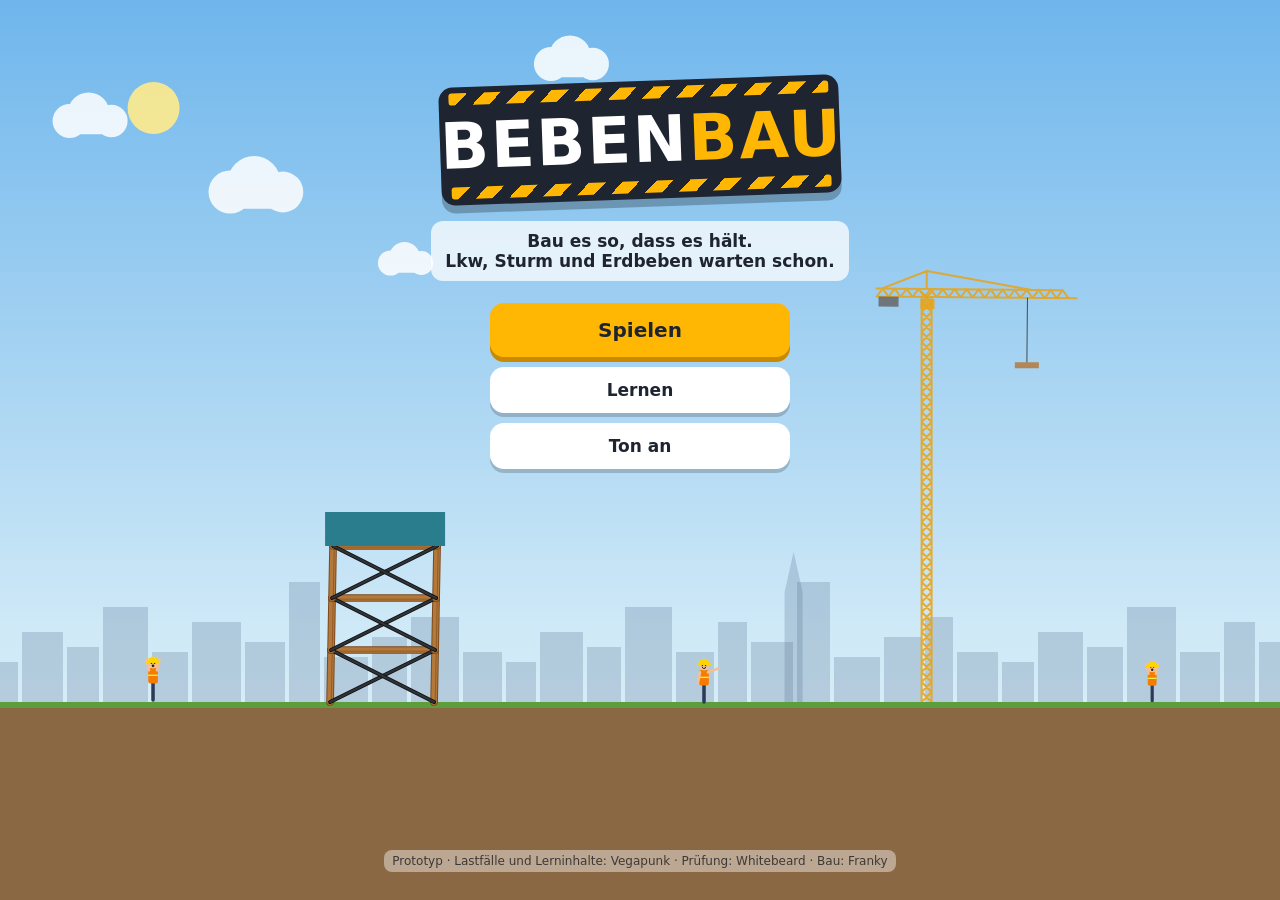
==== commit c7735663: "Lernen: Toleranz 2.3 auf ±1 kN, Hinweis g ≈ 10 m/s² bei kg→kN" ====
--- a/index.html
+++ b/index.html
@@ -1009,7 +1009,7 @@
 
 // 1.1 Pfeil-Puzzle
 LESSONS.push({ id: '1.1', ch: 1, name: 'Pfeil-Puzzle', sec: 'Was ist eine Kraft?',
-  intro: ['Eine Kraft hat drei Eigenschaften: <b>Betrag</b> (wie groß, in N oder kN), <b>Richtung</b> und <b>Angriffspunkt</b>. Darum zeichnen wir sie als Pfeil.', 'Merksatz: 1 kN ≈ das Gewicht von 100 kg.'],
+  intro: ['Eine Kraft hat drei Eigenschaften: <b>Betrag</b> (wie groß, in N oder kN), <b>Richtung</b> und <b>Angriffspunkt</b>. Darum zeichnen wir sie als Pfeil.', 'Merksatz: 1 kN ≈ das Gewicht von 100 kg.<br><small>„gerechnet mit g ≈ 10 m/s², genau 9,81 m/s²“</small>'],
   introPic: () => svg(axes(30, 200) + boxAt(170, 120) + farr(192, 120, 3, 0, 22, RED, '3 kN') + txt(250, 160, 'Betrag · Richtung', '#555', 12) + txt(250, 176, 'Angriffspunkt', '#555', 12) + `<circle cx="192" cy="120" r="4" fill="${RED}"/>`),
   task: 'Ziehe deinen blauen Pfeil (Betrag und Richtung), bis die Kiste stillsteht.',
   init: () => ({ P: [1, 1] }),
@@ -1094,14 +1094,14 @@
 LESSONS.push({ id: '1.4', ch: 1, name: 'Wippe', sec: 'Das Moment',
   intro: ['Eine Kraft, die nicht durch den Drehpunkt geht, will drehen. Das <b>Moment</b> ist <span class="fm">M = F · a</span> (Kraft mal Hebelarm, senkrechter Abstand der Wirkungslinie zum Drehpunkt), Einheit kNm.'],
   introPic: () => svg(axes(26, 214) + `<circle cx="80" cy="130" r="5" fill="${DK}"/>` + bar(80, 260, 130) + farr(240, 126, 0, -2, 25, RED, 'F') + dim(80, 240, 165, 'a') + `<path d="M120 100 A 50 50 0 0 1 130 160" fill="none" stroke="${BLU}" stroke-width="2.5"/>` + txt(140, 96, 'M = F · a', BLU)),
-  task: 'Zwei Kinder auf einer Wippe (30 kg und 20 kg). Verschiebe sie, bis die Wippe waagerecht steht.',
+  task: 'Zwei Kinder auf einer Wippe (30 kg ≙ 0,3 kN und 20 kg ≙ 0,2 kN, gerechnet mit g ≈ 10 m/s², genau 9,81 m/s²). Verschiebe sie, bis die Wippe waagerecht steht.',
   init: () => ({ a1: 3, a2: 1 }),
   controls: st => slider('s_a1', 'Kind links (30 kg)', 0.5, 3.5, 0.5, st.a1, 'm') + slider('s_a2', 'Kind rechts (20 kg)', 0.5, 3.5, 0.5, st.a2, 'm'),
   bind: (st, r) => { onIn('s_a1', v => { st.a1 = v; r(); }, 'm'); onIn('s_a2', v => { st.a2 = v; r(); }, 'm'); },
   draw: st => seesawPic(st.a1, st.a2, 'tsvg'),
   status(st) { const m = seesaw(0.3, st.a1, 0.2, st.a2); return m.balanced ? '<b class="okc">Die Wippe steht waagerecht.</b>' : `Die Wippe kippt nach ${m.net > 0 ? 'links' : 'rechts'}: ${de(Math.abs(m.net))} kNm Unterschied`; },
   check(st) { const ok = seesaw(0.3, st.a1, 0.2, st.a2).balanced; return { ok, msg: ok ? '' : 'Die Wippe kippt noch. Vergleiche die beiden Momente links und rechts.' }; },
-  explain: () => ({ text: '„Links 0,3 kN × 2 m = 0,6 kNm, rechts 0,2 kN × 3 m = 0,6 kNm. Gleiche Momente, also Gleichgewicht.“ (Kinder mit 30 kg und 20 kg; gerechnet wird mit ihrem Gewicht, nicht der Masse. Ein Moment hat immer die Einheit Kraft × Länge.)',
+  explain: () => ({ text: '„Links 0,3 kN × 2 m = 0,6 kNm, rechts 0,2 kN × 3 m = 0,6 kNm. Gleiche Momente, also Gleichgewicht.“ (Kinder mit 30 kg und 20 kg; gerechnet wird mit ihrem Gewicht, nicht der Masse. Ein Moment hat immer die Einheit Kraft × Länge.)<br><small>30 kg → 0,3 kN, 20 kg → 0,2 kN: gerechnet mit g ≈ 10 m/s², genau 9,81 m/s².</small>',
     formula: 'M = F · a<br>0,3 kN · 2 m = 0,2 kN · 3 m = 0,6 kNm', pic: seesawPic(2, 3) }),
 });
 
@@ -1225,7 +1225,7 @@
     st.shown = true; const path = []; for (let i = 0; i <= 30; i++) path.push(6 * i / 30); for (let i = 30; i >= 10; i--) path.push(6 * i / 30);
     let k = 0; const step = () => { st.x = Math.round(path[k] * 100) / 100; r(); k++; if (k < path.length) setTimeout(step, 45); else done(); }; step();
   },
-  check(st) { const r = beam({ L: 6, sup: efSup, P: [{ x: 2, F: 30 }] }).R, ok = near(st.A, r[0].V, 2) && near(st.B, r[1].V, 2);
+  check(st) { const r = beam({ L: 6, sup: efSup, P: [{ x: 2, F: 30 }] }).R, ok = near(st.A, r[0].V, 1) && near(st.B, r[1].V, 1);
     return { ok, msg: ok ? '' : `Deine Schätzung: A = ${de(st.A)} kN, B = ${de(st.B)} kN. Echt: A = ${de(r[0].V)} kN, B = ${de(r[1].V)} kN.` }; },
   explain: () => { const r = beam({ L: 6, sup: efSup, P: [{ x: 2, F: 30 }] }).R; return { text: `Beispiel: L = 6 m, a = 2 m, F = 30 kN ergibt A = ${de(r[0].V)} kN, B = ${de(r[1].V)} kN. Das Lager näher an der Last trägt mehr.`,
     formula: 'B = F·a / L = 30 kN · 2 m / 6 m = 10 kN<br>A = F·(L−a) / L = 30 kN · 4 m / 6 m = 20 kN', pic: beamPic({ L: 6, sup: efSup, P: [{ x: 2, F: 30 }], R: r, k: 1.6 }) }; },
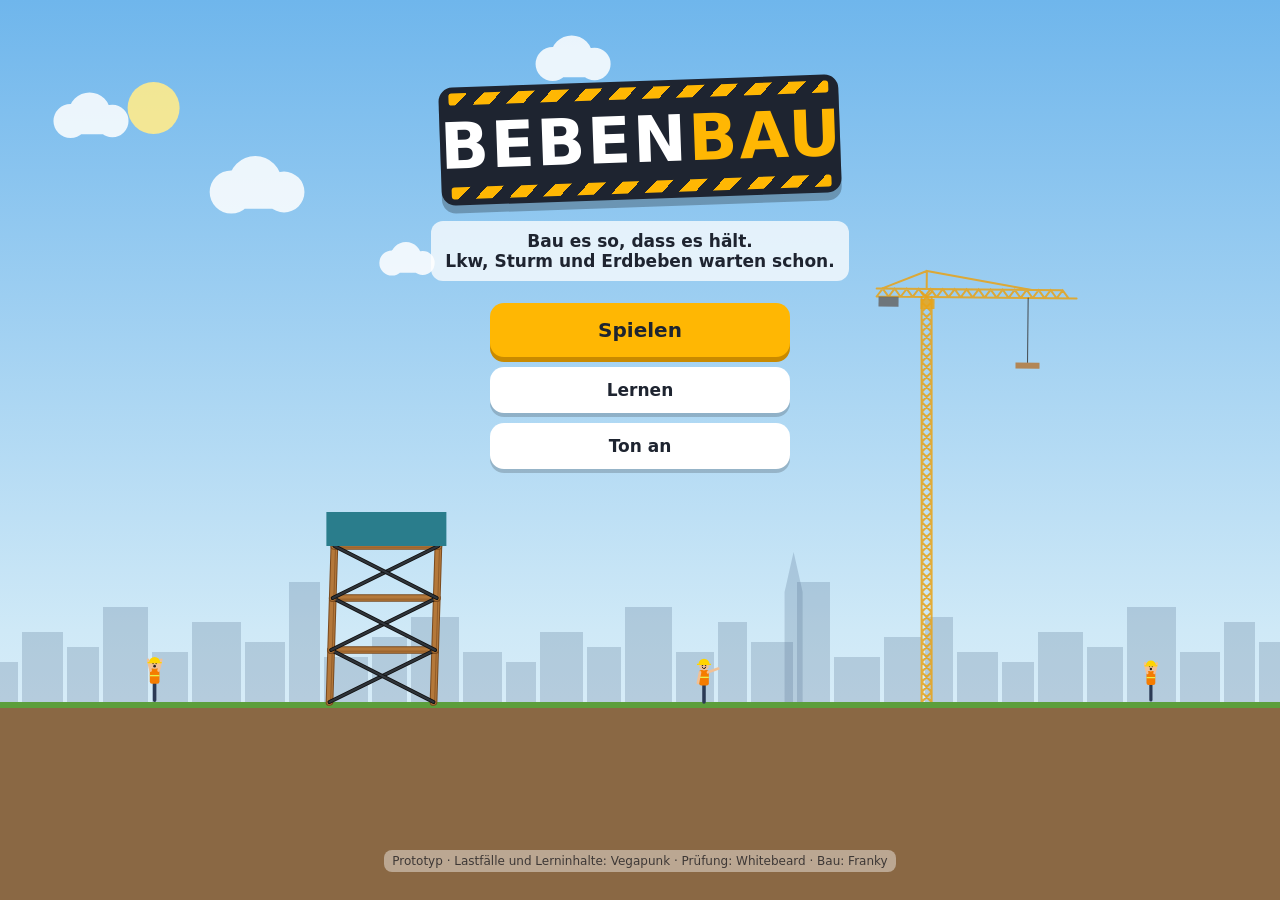
==== commit 55c612c2: "Lernen QA: Lektionsnummern mit Punkt, 1.5 Festlager + lesbare Beschriftung, Einspannmoment mit Pfeil" ====
--- a/index.html
+++ b/index.html
@@ -995,7 +995,11 @@
       const right = r.x > L / 2, ax = X + (r.t === 'ein' ? 30 : right ? -24 : 24), kk = Math.min(k, 40 / Math.max(1, Math.abs(r.V)));
       s += farrTo(ax, y + 34, 0, r.V, kk, GRN, '') + txt(ax + (right ? -8 : 8), y + 34 + r.V * kk - 6, `${de(r.V)} kN`, GRN, 13, right ? 'end' : 'start');
     }
-    if (Math.abs(r.M) > 1e-6) s += `<path d="M${X + 22} ${y - 22} A 26 26 0 0 1 ${X + 22} ${y + 22}" fill="none" stroke="${GRN}" stroke-width="2.6"/>` + txt(X + 50, y - 26, `${de(Math.abs(r.M))} kNm`, GRN);
+    if (Math.abs(r.M) > 1e-6) {  // Einspannmoment: Bogen mit Pfeilspitze, gegen den Uhrzeiger bei M > 0
+      const sg = r.M > 0 ? 1 : -1, R0 = 26, th = 60 * Math.PI / 180, P = t => [X + R0 * Math.cos(t), y - R0 * Math.sin(t)];
+      const [x0, y0] = P(-sg * th), [x1, y1] = P(sg * th), tx = -Math.sin(sg * th) * sg, ty = -Math.cos(sg * th) * sg;
+      s += `<path d="M${x0} ${y0} A ${R0} ${R0} 0 0 ${sg > 0 ? 0 : 1} ${x1} ${y1}" fill="none" stroke="${GRN}" stroke-width="2.6"/>` + arr(x1 - tx * 9, y1 - ty * 9, x1 + tx * 3, y1 + ty * 3, GRN, '', 2.6) + txt(X + 50, y - 26, `${de(Math.abs(r.M))} kNm`, GRN);
+    }
   });
   (o.labels || []).forEach(([x, lab]) => { s += txt(bxp(x, L), y + 52, lab, DK, 13); });
   (o.dims || []).forEach(([a, b, lab]) => { s += dim(bxp(a, L), bxp(b, L), (o.dy || 182), lab); });
@@ -1108,15 +1112,20 @@
 // 1.5 Balanceakt
 const BAL = { L: 6, loads: [[1, 6], [4, 3]], H0: 2 };
 function balSums(st) { const Fz = st.S - 9, Fx = BAL.H0 + st.H, M = st.S * st.xs - (6 * 1 + 3 * 4); return { Fx, Fz, M }; }
+function lbl(x, y, t, c, anchor = 'middle') {
+  const w = t.length * 7.4 + 8, x0 = anchor === 'middle' ? x - w / 2 : anchor === 'end' ? x - w : x;
+  return `<rect x="${x0}" y="${y - 12}" width="${w}" height="16" rx="4" fill="#fff" stroke="${c}" stroke-width="1" opacity="0.95"/>` + `<text x="${x0 + w / 2}" y="${y}" fill="${c}" font-size="12" font-weight="800" text-anchor="middle">${t}</text>`;
+}
 function balPic(st, id) {
-  const L = BAL.L, y = 120, X = x => bxp(x, L), z = balSums(st), ang = Math.max(-8, Math.min(8, z.M * 0.6));
-  let s = axes(26, 214) + `<g transform="rotate(${-ang} ${X(st.xs)} ${y})">` + bar(X(0), X(L), y);
-  BAL.loads.forEach(([x, F]) => { s += farrTo(X(x), y - 5, 0, -F, 7, RED, `${de(F)} kN`); });
-  s += farrTo(X(0) - 2, y, BAL.H0, 0, 9, RED, '') + txt(X(0) - 4, y - 12, '2 kN', RED, 12);
-  if (st.H) s += farrTo(X(L) + (st.H < 0 ? 2 : 0), y, st.H, 0, 9, BLU, `${de(Math.abs(st.H))} kN`);
-  s += '</g>' + `<rect x="${X(st.xs) - 6}" y="${y + 5}" width="12" height="${200 - y - 5}" fill="#8d99ae" stroke="${DK}" stroke-width="1.5"/>` + hatch(X(st.xs) - 18, X(st.xs) + 18, 200);
-  s += farrTo(X(st.xs) + 16, y + 6, 0, st.S, 4, BLU, `${de(st.S)} kN`);
-  s += dim(X(0), X(st.xs), 215, `${de(st.xs)} m`);
+  const L = BAL.L, y = 100, X = x => bxp(x, L), z = balSums(st), ang = Math.max(-8, Math.min(8, z.M * 0.6)), xs = X(st.xs), hy = y + 4;
+  let s = axes(26, 214) + `<g transform="rotate(${-ang} ${xs} ${hy})">` + bar(X(0), X(L), y);
+  BAL.loads.forEach(([x, F]) => { s += farrTo(X(x), y - 5, 0, -F, 7, RED, '') + lbl(X(x), y - 5 - F * 7 - 6, `${de(F)} kN`, RED); });
+  s += farrTo(X(0) - 1, y, BAL.H0, 0, 9, RED, '') + lbl(X(0) - 10, y - 12, `${de(BAL.H0)} kN`, RED, 'middle') + '</g>';
+  s += supFest(xs, hy);  // Festlager: gelenkig, nimmt H und V auf, kein Moment
+  if (st.H) s += farrTo(xs - (st.H < 0 ? -1 : 1) * 12, hy, st.H, 0, 9, BLU, '') + lbl(xs - (st.H < 0 ? -1 : 1) * (12 + Math.abs(st.H) * 9 + 4), hy + 4, `${de(Math.abs(st.H))} kN`, BLU, st.H < 0 ? 'start' : 'end');
+  if (st.S) s += farrTo(xs, hy + 24, 0, st.S, 3.5, BLU, '') ;
+  s += lbl(xs + 14, hy + 24 + st.S * 3.5 - 2, `${de(st.S)} kN ↑`, BLU, 'start');
+  s += dim(X(0), xs, 216, `${de(st.xs)} m`);
   return svg(s, 230, id);
 }
 const lamp = (lab, v, u) => `<span class="lamp ${Math.abs(v) < 1e-9 ? 'g' : 'r'}">${lab} = ${de(v)} ${u}</span>`;
@@ -1287,7 +1296,7 @@
   r.innerHTML = head('Lernen') + '<p class="lsub">Technische Mechanik ohne Materialien: nur starre Körper und Kräfte.</p>' + CHAPTERS.map(c => {
     const ls = LESSONS.filter(l => l.ch === c.nr), n = ls.filter(l => prog.done[l.id]).length;
     return `<div class="chap"><div class="chead"><span class="cnr">Kapitel ${c.nr}</span><b>${c.title}</b><span class="cprog">${n}/${ls.length}</span></div>` +
-      ls.map(l => `<button class="les${prog.done[l.id] ? ' done' : ''}" data-id="${l.id}"><span class="lnr2">${l.id.replace('.', ',')}</span><span class="lnm">${l.name}<small>${l.sec}</small></span><span class="lck">${prog.done[l.id] ? '✓' : '›'}</span></button>`).join('') +
+      ls.map(l => `<button class="les${prog.done[l.id] ? ' done' : ''}" data-id="${l.id}"><span class="lnr2">${l.id}</span><span class="lnm">${l.name}<small>${l.sec}</small></span><span class="lck">${prog.done[l.id] ? '✓' : '›'}</span></button>`).join('') +
       (n === ls.length ? `<div class="note">${c.note}</div>` : '') + '</div>';
   }).join('');
   r.scrollTop = 0;
@@ -1296,7 +1305,7 @@
 }
 function intro(l) {
   const r = root();
-  r.innerHTML = head(`${l.id.replace('.', ',')} ${l.name}`) + `<div class="lcard"><p class="lsec">${l.sec}</p>${l.introPic()}${l.intro.map(p => `<p>${p}</p>`).join('')}</div><div class="btns"><button id="lgo" class="big">Los geht's</button></div>`;
+  r.innerHTML = head(`${l.id} ${l.name}`) + `<div class="lcard"><p class="lsec">${l.sec}</p>${l.introPic()}${l.intro.map(p => `<p>${p}</p>`).join('')}</div><div class="btns"><button id="lgo" class="big">Los geht's</button></div>`;
   r.scrollTop = 0;
   $('lnback').onclick = () => { click(); list(); };
   $('lgo').onclick = () => { click(); task(l); };
@@ -1304,7 +1313,7 @@
 function task(l) {
   const r = root(), st = l.init();
   let busy = false;
-  r.innerHTML = head(`${l.id.replace('.', ',')} ${l.name}`) + `<div class="lcard"><p class="ltask">${l.task}</p><div id="lpic"></div><div id="lstat"></div><div id="lctl"></div><div id="lmsg"></div></div><div class="btns"><button id="lcheck" class="big">Prüfen</button></div>`;
+  r.innerHTML = head(`${l.id} ${l.name}`) + `<div class="lcard"><p class="ltask">${l.task}</p><div id="lpic"></div><div id="lstat"></div><div id="lctl"></div><div id="lmsg"></div></div><div class="btns"><button id="lcheck" class="big">Prüfen</button></div>`;
   r.scrollTop = 0;
   const redraw = () => { $('lpic').innerHTML = l.draw(st); $('lstat').innerHTML = l.status ? l.status(st) : ''; if (l.after_draw) l.after_draw(st, redraw); bindDrag(); };
   const ctl = () => { $('lctl').innerHTML = l.controls ? l.controls(st) : ''; if (l.bind) l.bind(st, redraw); };
@@ -1335,7 +1344,7 @@
   const e = l.explain(st), r = root(), ls = LESSONS.filter(x => x.ch === l.ch), last = ls[ls.length - 1] === l, nxt = LESSONS[LESSONS.indexOf(l) + 1];
   const ch = CHAPTERS.find(c => c.nr === l.ch);
   const live = $('lpic') ? $('lpic').innerHTML : '';
-  r.innerHTML = head(`${l.id.replace('.', ',')} ${l.name}`) + (l.keepLive && live ? `<div class="lcard">${live}</div>` : '') +
+  r.innerHTML = head(`${l.id} ${l.name}`) + (l.keepLive && live ? `<div class="lcard">${live}</div>` : '') +
     `<div class="lcard ex"><p class="okh">Geschafft!</p><p class="et">${e.text}</p><div class="fm fbox">${e.formula}</div>${e.pic}</div>` +
     (l.id === '2.4' ? `<div class="lcard"><p class="ltask">Probier es aus: Wie wächst das Einspannmoment mit der Länge?</p><div id="lpic">${kragPic(st.L || 3, 'tsvg', true)}</div><div id="lstat"></div>${slider('s_L', 'Balkonlänge L', 1, 4, 0.5, st.L || 3, 'm')}</div>` : '') +
     (last ? `<div class="note">${ch.note}</div>` : '') +
